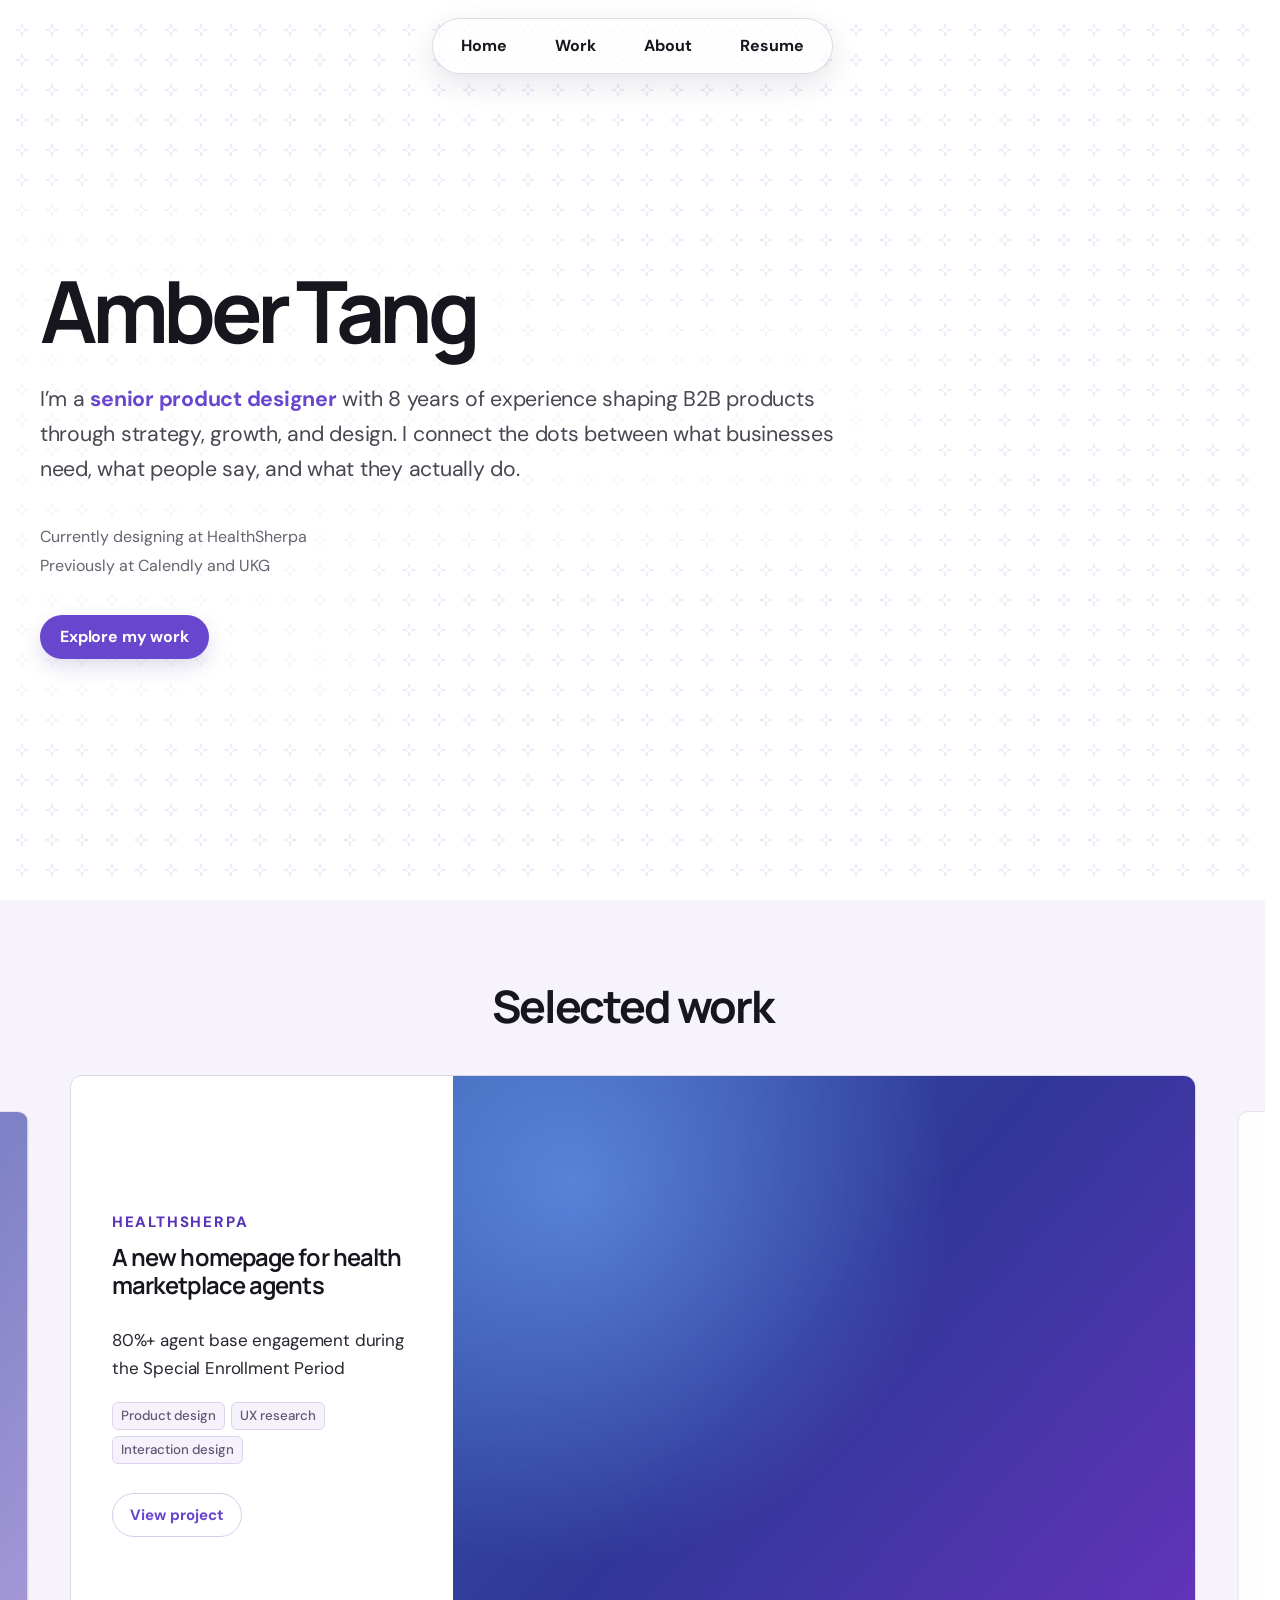
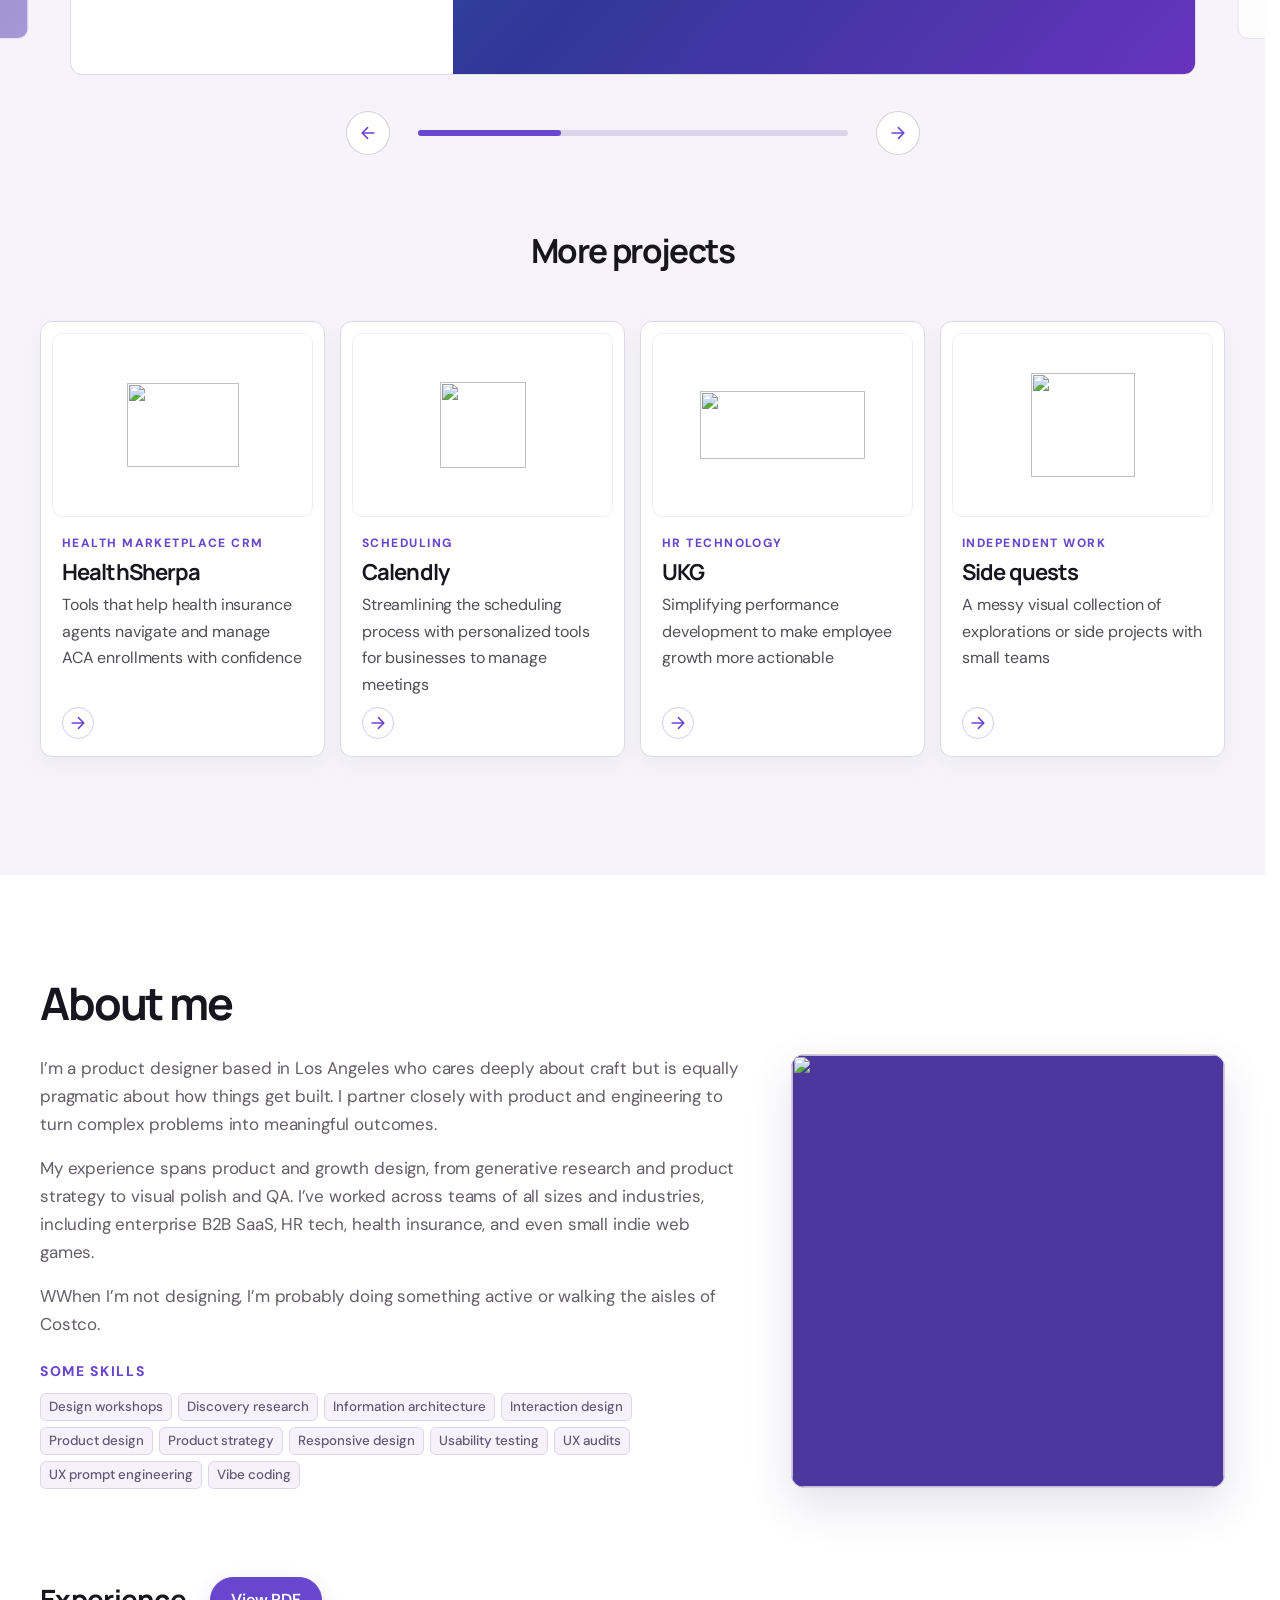
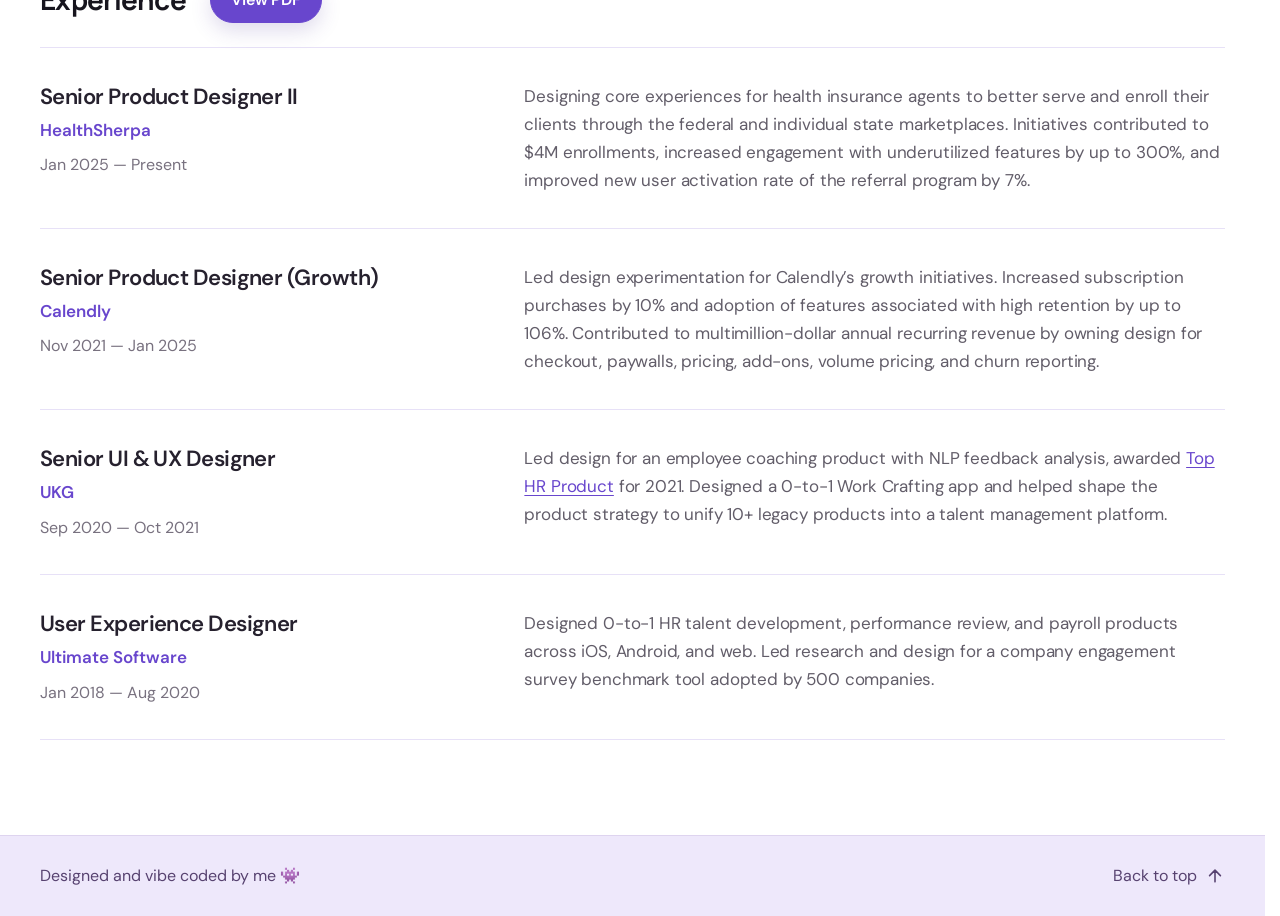
==== portfolio/index.html @ 9e01ca2f "Testing chat exp" ====
<!doctype html><html lang="en"><head><meta charset="UTF-8"><meta name="viewport" content="width=device-width, initial-scale=1"><meta name="theme-color" content="#f8f7fb"><link rel="icon" type="image/svg+xml" href="assets/favicon-sparkle.svg?v=2"><title>Amber Tang — Product Designer</title><meta name="description" content="Amber Tang is a senior product designer creating thoughtful experiences for complex B2B products."><link rel="preconnect" href="https://fonts.googleapis.com"><link rel="preconnect" href="https://fonts.gstatic.com" crossorigin><link href="https://fonts.googleapis.com/css2?family=DM+Sans:wght@400;500;600;700&family=Manrope:wght@400;500;600;700;800&display=swap" rel="stylesheet"><link rel="stylesheet" href="style.css?v=resume-close-centered-20261018"><script src="analytics.js?v=resume-close-centered-20261018" defer></script></head><body><div id="app"></div><script src="app.js?v=resume-close-centered-20261018" defer></script></body></html>
---- portfolio/style.css ----
:root{--ink:#17151e;--muted:#67636f;--purple:#6846cd;--lavender:#eae2ff;--line:#e6e3eb;--paper:#fbfafc}*{box-sizing:border-box}html{scroll-behavior:smooth}body{margin:0;background:var(--paper);color:var(--ink);font:16px/1.55 'DM Sans',sans-serif}button,input{font:inherit}button,a{-webkit-tap-highlight-color:transparent}a{color:inherit;text-decoration:none}button{cursor:pointer}.wrap{width:min(1240px,calc(100% - 80px));margin-inline:auto}.site-header{position:sticky;top:0;z-index:30;background:rgba(251,250,252,.77);backdrop-filter:blur(18px);-webkit-backdrop-filter:blur(18px);border-bottom:1px solid rgba(230,227,235,.65)}.nav{display:flex;align-items:center;justify-content:space-between;height:76px}.brand{font:800 24px 'Manrope',sans-serif;letter-spacing:-.08em}.brand-dot,.purple-period{color:var(--purple)}.nav-links{display:flex;align-items:center;gap:38px;font-size:16px;font-weight:600}.nav-links a:hover,.text-link:hover{color:var(--purple)}.nav-links a:last-child{border:1px solid #d8d1e4;border-radius:50px;padding:9px 16px}.hero{padding-top:114px;padding-bottom:95px;position:relative}.hero-kicker,.eyebrow,.overline{font-size:16px;letter-spacing:.16em;font-weight:800}.hero-kicker{color:var(--purple);display:flex;align-items:center;gap:9px}.sparkle{font-size:23px;line-height:1}.hero h1,.detail-intro h1,.case-head h1{font:800 clamp(58px,7.5vw,116px)/1.04 'Manrope',sans-serif;letter-spacing:-.075em;margin:25px 0 30px}.hero h1 em,.about h2 em{color:var(--purple);font-style:normal}.hero-intro{max-width:710px;color:#514d58;font-size:20px;line-height:1.6;margin:0}.hero-actions{display:flex;align-items:center;gap:28px;margin-top:32px}.button{display:inline-flex;align-items:center;gap:30px;border-radius:100px;padding:15px 21px;font-weight:700;font-size:16px}.button.primary{background:var(--ink);color:white}.button:hover{background:var(--purple)}.availability{font-size:16px;color:var(--muted)}.ask-teaser{display:flex;align-items:center;text-align:left;gap:18px;border:1px solid #d6cce8;background:linear-gradient(110deg,#fff 25%,#f2edff);border-radius:16px;padding:18px 20px;width:min(570px,100%);margin-top:80px;box-shadow:0 20px 55px rgba(68,40,114,.06);transition:transform .2s,box-shadow .2s}.ask-teaser:hover{transform:translateY(-3px);box-shadow:0 22px 45px rgba(68,40,114,.13)}.ask-teaser strong,.ask-teaser small{display:block}.ask-teaser strong{font-size:16px}.ask-teaser small{color:var(--muted);font-size:16px;margin-top:2px}.ask-icon{background:var(--purple);color:white;border-radius:10px;width:44px;height:44px;display:grid;place-items:center;font-size:23px;flex:none}.ask-arrow{margin-left:auto;font-size:22px;color:var(--purple)}.section{padding:95px 0}.section-head{display:flex;justify-content:space-between;align-items:end;gap:40px;margin-bottom:34px}.section-head h2,.about h2,.footer h2,.case-body h2{font:800 clamp(35px,4.5vw,59px)/1.14 'Manrope',sans-serif;letter-spacing:-.055em;margin:14px 0 0}.section-head p{max-width:330px;color:var(--muted);margin:0 0 7px}.selected{background:#f1eff5;overflow:hidden}.carousel{display:flex;gap:24px;overflow-x:auto;scroll-snap-type:x mandatory;scrollbar-width:none;padding:0 max(40px,calc((100vw - 1240px)/2)) 10px}.carousel::-webkit-scrollbar{display:none}.project-card{position:relative;overflow:hidden;min-height:500px;border-radius:13px;background:#5b4a7a var(--card-image) center/cover no-repeat;color:#fff;isolation:isolate}.carousel .project-card{flex:0 0 min(850px,75vw);height:530px;scroll-snap-align:center}.image-scrim{position:absolute;inset:0;background:linear-gradient(180deg,rgba(14,10,30,.22) 0%,rgba(16,11,36,.05) 38%,rgba(12,9,25,.87) 100%);z-index:-1}.project-top{display:flex;justify-content:space-between;align-items:center;padding:29px 32px}.pill{background:rgba(255,255,255,.18);backdrop-filter:blur(12px);border:1px solid rgba(255,255,255,.45);border-radius:99px;padding:7px 14px;font-size:16px;font-weight:700}.card-index{font-size:16px;letter-spacing:.14em}.project-bottom{position:absolute;bottom:0;left:0;right:0;display:flex;align-items:end;justify-content:space-between;gap:24px;padding:36px}.overline{color:#d8caff}.project-bottom h3{font:700 clamp(28px,3vw,43px)/1.13 'Manrope',sans-serif;letter-spacing:-.05em;max-width:510px;margin:8px 0 24px}.project-meta{display:flex;gap:48px}.project-meta div{display:flex;flex-direction:column;gap:3px;font-size:16px}.project-meta small,.case-facts small{font-size:16px;letter-spacing:.14em;font-weight:800;color:#c5b9db}.round-arrow{display:grid;place-items:center;flex:none;width:54px;height:54px;border-radius:50%;background:var(--purple);font-size:24px}.round-arrow:hover{background:white;color:var(--purple)}.carousel-controls{display:flex;align-items:center;justify-content:space-between;gap:30px;margin-top:18px}.carousel-track{position:relative;width:230px;height:4px;background:#d4cce0;border-radius:99px;cursor:pointer}.carousel-thumb{position:absolute;top:0;height:4px;left:0;background:var(--purple);border-radius:99px}.arrows{display:flex;gap:8px}.arrows button{width:42px;height:42px;border:1px solid #c8c1d2;background:transparent;border-radius:50%;font-size:20px}.arrows button:hover{background:var(--ink);color:white}.bordered{border-top:1px solid var(--line);padding-top:20px}.company-grid{display:grid;grid-template-columns:repeat(4,1fr);gap:15px}.company-card{min-height:330px;border-radius:11px;padding:23px;display:flex;flex-direction:column;justify-content:space-between;background:#e8e3ef;transition:transform .25s,background .25s}.company-card:hover{transform:translateY(-6px);background:#dfd5f3}.company-1{background:#ece9f2}.company-2{background:#e7e4ed}.company-3{background:#eeeaf4}.company-card-top{display:flex;justify-content:space-between;color:var(--purple);font-size:16px;letter-spacing:.1em;font-weight:800}.company-card-top span:last-child{font-size:24px;line-height:1}.company-sector{font-size:16px;color:var(--purple);font-weight:800;text-transform:uppercase;letter-spacing:.11em}.company-card h3{font:800 25px/1.2 'Manrope',sans-serif;letter-spacing:-.05em;margin:12px 0}.company-card p{font-size:16px;color:#5c5567;line-height:1.45;margin:0}.about{background:white}.about-grid{display:grid;grid-template-columns:1fr 1fr;gap:9%;align-items:center}.about-art{background:radial-gradient(circle at 75% 24%,#a889f5,transparent 35%),linear-gradient(145deg,#281a4d,#7051b2 70%,#af8bef);aspect-ratio:1/1;border-radius:13px;color:white;padding:38px;display:flex;flex-direction:column;justify-content:space-between;overflow:hidden}.about-art>span:first-child{font:800 clamp(24px,3vw,47px)/1.12 'Manrope',sans-serif;letter-spacing:-.055em}.art-mark{font-size:clamp(160px,27vw,400px);line-height:.7;align-self:end;opacity:.65;transform:rotate(-18deg) translate(12%,5%)}.about-copy p{color:#595563;font-size:17px;line-height:1.75;margin:27px 0}.skill-list{display:flex;flex-wrap:wrap;gap:9px;margin:28px 0 34px}.skill-list span{padding:9px 14px;border:1px solid #dcd6e8;border-radius:99px;font-size:16px}.text-link{display:inline-flex;gap:28px;align-items:center;border-bottom:1px solid var(--purple);padding-bottom:7px;color:var(--purple);font-weight:800}.footer{padding-top:105px}.footer h2{margin:15px 0 30px}.footer-bottom{margin-top:105px;border-top:1px solid var(--line);display:flex;justify-content:space-between;gap:20px;padding:25px 0;color:var(--muted);font-size:16px}.detail-intro,.case-head{padding-top:75px;padding-bottom:70px}.back-link{display:block;font-size:16px;font-weight:700;color:var(--purple);margin-bottom:72px}.detail-intro h1,.case-head h1{margin:16px 0}.detail-intro p,.case-head>p{font-size:20px;color:#5e5965;max-width:730px}.company-projects{display:grid;gap:28px}.company-projects .project-card{height:580px}.company-projects .project-bottom h3{font-size:46px}.next-work{border-top:1px solid var(--line);margin-top:100px;padding:25px 0 65px;display:flex;justify-content:space-between;gap:25px}.next-work span{font-size:16px;letter-spacing:.14em;color:var(--muted);font-weight:800}.next-work a{font:700 clamp(22px,3vw,36px) 'Manrope',sans-serif;letter-spacing:-.04em}.next-work a:hover{color:var(--purple)}.case-head{padding-bottom:45px}.case-head h1{max-width:1050px}.case-facts{border-top:1px solid var(--line);margin-top:55px;padding-top:22px;display:grid;grid-template-columns:repeat(4,1fr);gap:20px}.case-facts div{display:flex;flex-direction:column;gap:8px}.case-facts small{color:var(--purple)}.case-facts span{font-weight:700}.case-image img{width:100%;height:auto;max-height:720px;object-fit:cover;border-radius:14px;display:block}.case-body{padding-top:100px;padding-bottom:65px;display:grid;grid-template-columns:1fr 1fr;gap:9%}.case-body p{font-size:18px;line-height:1.75;color:#625d69;margin:0 0 22px}.case-body .text-link{margin-top:20px}.chat-overlay{position:fixed;inset:0;z-index:60;background:rgba(25,20,40,.44);opacity:0;pointer-events:none;transition:opacity .25s;display:grid;place-items:center;padding:30px}.chat-overlay.open{opacity:1;pointer-events:auto}.chat-panel{height:min(830px,92vh);width:min(1100px,100%);border-radius:18px;background:#fdfcff;box-shadow:0 35px 100px rgba(24,13,49,.2);display:flex;flex-direction:column;overflow:hidden;transform:translateY(20px) scale(.98);transition:transform .3s}.open .chat-panel{transform:none}.chat-bar{border-bottom:1px solid var(--line);padding:17px 25px;display:flex;align-items:center;justify-content:space-between}.chat-brand{color:var(--purple);font-size:22px;display:flex;align-items:center;gap:10px}.chat-brand strong{font-size:17px;color:var(--ink)}.chat-brand small{font-size:16px;color:var(--muted);border-left:1px solid var(--line);padding-left:12px}.chat-close{background:transparent;border:0;color:#463e50;font-size:30px;line-height:1;width:38px;height:38px}.chat-conversation{overflow-y:auto;padding:45px clamp(24px,10%,110px);flex:1;display:flex;flex-direction:column;gap:18px}.chat-message{max-width:650px;line-height:1.6}.chat-message.assistant{display:flex;gap:14px;align-self:flex-start}.chat-message p{background:#f1edf8;border-radius:5px 17px 17px 17px;padding:18px 21px;margin:0}.chat-avatar{flex:none;display:grid;place-items:center;background:var(--purple);color:white;width:34px;height:34px;border-radius:10px}.chat-message.user{align-self:flex-end;background:var(--purple);color:white;border-radius:17px 17px 5px 17px;padding:13px 18px}.chat-bottom{padding:18px clamp(24px,10%,110px) 25px;border-top:1px solid var(--line)}.prompts{display:flex;gap:8px;flex-wrap:wrap;margin-bottom:15px}.prompts button{border:1px solid #dcd2ed;background:white;border-radius:99px;padding:7px 13px;font-size:16px;color:var(--purple)}.prompts button:hover{background:var(--lavender)}#chat-form{border:1px solid #c9bfd8;border-radius:11px;display:flex;align-items:center;padding:7px 7px 7px 17px}#chat-form input{border:0;background:transparent;outline:0;flex:1;min-width:0}#chat-form button{border:0;background:var(--purple);color:white;border-radius:8px;width:36px;height:36px}#chat-form:focus-within{outline:2px solid #ad93e5}.chat-bottom>small{display:block;color:#8a8492;font-size:16px;margin-top:8px}a:focus-visible,button:focus-visible{outline:3px solid #9474e7;outline-offset:3px}@media(max-width:800px){.wrap{width:min(100% - 40px,1240px)}.nav{height:66px}.nav-links{gap:15px;font-size:16px}.nav-links a:last-child{padding:7px 10px}.hero{padding-top:78px;padding-bottom:65px}.hero h1{font-size:clamp(49px,10vw,82px)}.hero-intro{font-size:17px}.ask-teaser{margin-top:55px}.section{padding:70px 0}.section-head{align-items:start;flex-direction:column;gap:16px}.carousel{padding-inline:20px;gap:14px}.carousel .project-card{flex-basis:min(660px,87vw);height:500px}.company-grid{grid-template-columns:repeat(2,1fr)}.company-card{min-height:265px}.about-grid{gap:35px}.about-art{aspect-ratio:4/5}.company-projects .project-card{height:500px}.case-facts{grid-template-columns:repeat(2,1fr)}}@media(max-width:560px){.nav-links a:first-child{display:none}.nav-links{gap:13px}.hero h1{font-size:50px}.hero-actions{align-items:flex-start;flex-direction:column;gap:15px}.section-head h2,.about h2,.footer h2{font-size:37px}.carousel .project-card{height:480px}.project-top{padding:20px}.project-bottom{padding:24px;align-items:end}.project-bottom h3{font-size:30px}.project-meta{flex-direction:column;gap:10px}.project-meta div{font-size:16px}.round-arrow{width:44px;height:44px}.company-grid{gap:10px}.company-card{padding:17px;min-height:245px}.company-card h3{font-size:20px}.about-grid,.case-body{grid-template-columns:1fr}.about-art{aspect-ratio:4/3}.about-copy{padding-top:20px}.footer-bottom{flex-wrap:wrap}.detail-intro,.case-head{padding-top:45px}.back-link{margin-bottom:60px}.detail-intro h1,.case-head h1{font-size:48px;overflow-wrap:anywhere}.detail-intro p,.case-head>p{font-size:17px}.company-projects .project-card{height:490px}.company-projects .project-bottom h3{font-size:32px}.case-facts{gap:20px}.case-image{width:100%}.case-image img{border-radius:0}.case-body{padding-top:60px}.chat-overlay{padding:0}.chat-panel{width:100%;height:100dvh;border-radius:0}.chat-conversation{padding:25px 18px}.chat-bottom{padding:15px 18px 24px}}@media(prefers-reduced-motion:reduce){html{scroll-behavior:auto}*,*:before,*:after{transition:none!important;scroll-behavior:auto!important}}
/* Portfolio refinements */
:root{--purple:#7253b5;--lavender:#eee8fa;--paper:#fdfcfe}
body{background:var(--paper)}
#app{position:relative;z-index:1}
.mouse-glow{position:fixed;left:-280px;top:-280px;width:560px;height:560px;border-radius:50%;background:radial-gradient(circle,rgba(163,136,226,.15),rgba(163,136,226,.055) 37%,transparent 70%);pointer-events:none;z-index:0;transform:translate(-1000px,-1000px);transition:transform .12s ease-out}
.site-header{height:0;background:transparent;border:0;backdrop-filter:none;-webkit-backdrop-filter:none;display:flex;justify-content:center;pointer-events:none}
.nav{pointer-events:auto;position:relative;top:18px;width:auto;height:56px;padding:5px;display:flex;justify-content:center;gap:2px;border-radius:999px;background:rgba(255,255,255,.58);border:1px solid rgba(255,255,255,.9);box-shadow:0 9px 30px rgba(48,32,79,.1),inset 0 1px 0 rgba(255,255,255,.95);backdrop-filter:blur(24px) saturate(170%);-webkit-backdrop-filter:blur(24px) saturate(170%)}
.nav a{padding:11px 23px;border-radius:999px;font-size:16px;font-weight:700;transition:background .2s,color .2s}
.nav a:hover{background:rgba(114,83,181,.12);color:var(--purple)}
.hero{padding-top:194px}.hero h1{margin-top:0;font-size:clamp(74px,10vw,145px)}
.section-head{margin-bottom:36px}.section-head>div{width:100%}.section-head h2{margin-top:0}
.selected{background:#f4f1f8}.carousel{gap:24px;scroll-snap-type:x proximity;padding-inline:max(40px,calc((100vw - 1320px)/2))}
.carousel .project-card{flex-basis:min(1020px,84vw);height:610px;scroll-snap-align:center}
.project-card{display:block;cursor:pointer;transition:transform .25s,box-shadow .25s}
.project-card:hover{transform:translateY(-4px);box-shadow:0 18px 45px rgba(37,23,67,.2)}
.project-card .image-scrim{background:linear-gradient(180deg,rgba(25,16,48,.1) 0%,rgba(24,16,47,.06) 29%,rgba(19,13,34,.69) 66%,rgba(13,9,26,.96) 100%)}
.project-top,.project-bottom{display:flex}.project-bottom{padding:44px}.project-copy{display:block}
.project-title{display:block;font:700 clamp(32px,3.5vw,50px)/1.13 'Manrope',sans-serif;letter-spacing:-.05em;max-width:620px;margin:9px 0 27px}
.project-meta{display:flex;gap:45px}.project-meta>span{display:flex;flex-direction:column;gap:4px;font-size:16px}.project-meta small{display:block;color:#e8dafa}
.project-card:hover .round-arrow{background:white;color:var(--purple);transform:translate(2px,-2px)}.round-arrow{transition:transform .2s,background .2s}
.carousel-controls{justify-content:center;gap:22px;margin-top:24px}.carousel-controls>button{width:42px;height:42px;border:1px solid #c8bdd7;border-radius:50%;background:#fff;font-size:20px;flex:none}.carousel-controls>button:hover{background:var(--purple);border-color:var(--purple);color:#fff}.carousel-track{width:min(340px,36vw);height:5px;background:#dcd4e9}.carousel-thumb{height:5px}
.company-card-top span:last-child{font-size:23px;line-height:1}.company-card:hover .company-card-top span:last-child{transform:translateX(-4px)}.company-card-top span:last-child{transition:transform .2s}
.footer{border-top:1px solid var(--line);padding-top:25px;padding-bottom:30px;display:flex;justify-content:space-between;gap:20px;color:var(--muted);font-size:16px}
@media(max-width:800px){.hero{padding-top:160px}.carousel{padding-inline:20px}.carousel .project-card{flex-basis:88vw;height:560px}.project-bottom{padding:30px}}
@media(max-width:560px){.nav{top:11px;height:50px}.nav a{padding:9px 19px;font-size:16px}.hero{padding-top:145px}.hero h1{font-size:clamp(58px,14vw,78px)}.carousel .project-card{height:520px}.project-bottom{padding:24px}.project-title{font-size:32px}.project-meta{gap:12px;flex-direction:column}.project-meta>span{font-size:16px}.carousel-controls{gap:15px}.carousel-track{width:min(220px,50vw)}.company-projects .project-title{font-size:32px}}
@media(hover:none),(prefers-reduced-motion:reduce){.mouse-glow{display:none}}
/* Third-pass typography and interaction */
:root{--purple:#504b82;--lavender:#e9e7f2;--paper:#fff;--line:#d3cde3}
body{font-size:21.333px;line-height:1.55;background:#fff}
.hero{text-align:center;padding-top:175px;padding-bottom:100px}
.hero h1{font-size:clamp(68px,8vw,112px);margin-bottom:28px}
.hero-intro{font-size:21.333px;max-width:820px;margin:0 auto;line-height:1.58}
.hero-intro strong{color:var(--purple);font-weight:800}
.hero-actions{justify-content:center}.ask-teaser{margin-left:auto;margin-right:auto}
.selected,.about{background:#fff;border-top:1px solid var(--line)}
.companies{border-top:1px solid var(--line)}.bordered{border-top:0;padding-top:0}
.company-card,.company-1,.company-2,.company-3{background:#f8f8fa;border:1px solid #e8e5ee}
.company-card:hover{background:#f2f1f6;border-color:#c9c3db}
.about-art{background:#f6f6f8;color:#292738;border:1px solid #e8e5ee}
.art-mark{color:var(--purple);opacity:.32}
.section-head p,.about-copy p,.detail-intro p,.case-head>p,.case-body p,.company-card p{font-size:21.333px}
.company-card{min-height:380px}.company-card p{line-height:1.4;color:#504d57}
.case-facts,.next-work,.footer{border-top-color:var(--line)}
.mouse-glow{z-index:45;background:radial-gradient(circle,rgba(91,80,143,.09),rgba(91,80,143,.035) 35%,transparent 70%);width:500px;height:500px;left:-250px;top:-250px;transition:transform .08s linear}
.cursor-trail{position:fixed;inset:0;width:100vw;height:100vh;pointer-events:none;z-index:80}
.carousel{gap:34px;scroll-snap-type:none;cursor:grab;user-select:none;overscroll-behavior-inline:contain}
.carousel.dragging{cursor:grabbing;scroll-behavior:auto}
.carousel .project-card{flex-basis:min(980px,78vw);height:610px;scroll-snap-align:none}
.carousel-controls{gap:28px;margin-top:30px}
.carousel-controls>button{width:54px;height:54px;font-size:24px;border-color:#c6bfd6}
.carousel-track{width:min(430px,44vw);height:6px}.carousel-thumb{height:6px}
.project-card .image-scrim{background:linear-gradient(180deg,rgba(23,20,40,.04) 0%,rgba(23,20,40,.12) 28%,rgba(18,16,31,.73) 63%,rgba(11,10,20,.97) 100%)}
.project-bottom{padding:46px}
@media(max-width:800px){.hero{padding-top:160px}.hero h1{font-size:clamp(58px,10vw,82px)}.hero-intro{font-size:21.333px}.carousel .project-card{flex-basis:84vw;height:550px}.company-card{min-height:340px}.company-card p{font-size:18px}}
@media(max-width:560px){.hero{padding-top:145px;padding-bottom:75px}.hero h1{font-size:clamp(54px,13vw,70px)}.hero-intro{font-size:19px}.carousel{gap:18px}.carousel .project-card{flex-basis:88vw;height:500px}.carousel-controls{gap:15px}.carousel-controls>button{width:45px;height:45px}.carousel-track{width:min(210px,46vw)}.project-bottom{padding:22px}.company-card{min-height:270px}.company-card p{font-size:16px}.about-copy p,.detail-intro p,.case-head>p,.case-body p{font-size:19px}}
@media(hover:none),(prefers-reduced-motion:reduce){.cursor-trail{display:none}}
@media(max-width:560px){.hero-intro,.about-copy p,.detail-intro p,.case-head>p,.case-body p,.company-card p{font-size:21.333px}.company-grid{grid-template-columns:1fr}.company-card{min-height:260px}.company-card h3{font-size:25px}}
/* Glass surfaces and aligned section rhythm */
:root{--purple:#6846cd;--lavender:#ece5fb;--line:#ccbee7}
.hero{text-align:right}.hero h1{font-size:clamp(62px,7.2vw,100px);margin-bottom:24px}.hero h1 em{color:inherit}
.hero-intro{margin-left:auto;margin-right:0}.hero-actions{justify-content:flex-end}.ask-teaser{margin-left:auto;margin-right:0}
.section-head h2,.about h2,.case-body h2{font-size:clamp(33px,4vw,52px)}
.detail-intro h1,.case-head h1{font-size:clamp(52px,6vw,88px)}
.section{border-top:0}.selected,.about,.companies{border-top:0}
.selected.section::before,.companies.section::before,.about.section::before{content:"";display:block;width:min(1240px,calc(100% - 80px));height:1px;background:var(--line);margin:0 auto 22px}
.companies.wrap.section::before{width:100%}.section-head{margin-bottom:35px}.about-grid{align-items:start}.about-copy{padding-top:0}
.button.primary{background:rgba(104,70,205,.92);color:#fff;border:1px solid rgba(255,255,255,.55);box-shadow:inset 0 1px 0 rgba(255,255,255,.5),0 9px 24px rgba(71,45,139,.19);backdrop-filter:blur(16px) saturate(150%);-webkit-backdrop-filter:blur(16px) saturate(150%);font-size:18px;padding:16px 24px}
.button.primary:hover{background:#5637b1;box-shadow:0 12px 28px rgba(71,45,139,.25)}
.nav,.ask-teaser,.company-card,.about-art,.chat-panel,.prompts button,#chat-form,.carousel-controls>button,.round-arrow{backdrop-filter:blur(20px) saturate(165%);-webkit-backdrop-filter:blur(20px) saturate(165%)}
.nav{background:rgba(255,255,255,.62);border-color:rgba(255,255,255,.92);box-shadow:inset 0 1px 0 #fff,0 12px 35px rgba(47,35,80,.12)}
.ask-teaser{background:linear-gradient(120deg,rgba(255,255,255,.78),rgba(248,246,253,.65));border:1px solid rgba(202,189,229,.75);box-shadow:inset 0 1px 0 #fff,0 14px 38px rgba(61,46,95,.09)}
.company-card,.company-1,.company-2,.company-3{background:rgba(247,247,250,.66);border:1px solid rgba(217,210,230,.82);box-shadow:inset 0 1px 0 rgba(255,255,255,.95),0 8px 28px rgba(52,41,74,.05)}
.company-card:hover{background:rgba(240,237,248,.77);border-color:rgba(164,145,202,.75);box-shadow:inset 0 1px 0 #fff,0 15px 35px rgba(52,41,74,.11)}
.project-card{border:1px solid rgba(255,255,255,.55);box-shadow:inset 0 1px 0 rgba(255,255,255,.48),0 15px 35px rgba(31,20,50,.1)}
.pill{background:rgba(255,255,255,.23);border-color:rgba(255,255,255,.62);box-shadow:inset 0 1px 0 rgba(255,255,255,.45)}
.round-arrow{background:rgba(104,70,205,.88);border:1px solid rgba(255,255,255,.4);box-shadow:inset 0 1px 0 rgba(255,255,255,.35),0 6px 18px rgba(34,20,75,.18)}
.carousel-controls>button{display:grid;place-items:center;background:rgba(255,255,255,.73);border-color:rgba(198,181,222,.9);color:var(--purple);box-shadow:inset 0 1px 0 #fff,0 5px 15px rgba(54,40,90,.08)}
.about-art{background:rgba(247,247,250,.72);border-color:rgba(217,210,230,.82);box-shadow:inset 0 1px 0 #fff,0 12px 36px rgba(52,41,74,.06)}
.chat-panel{background:rgba(253,252,255,.9);border:1px solid rgba(255,255,255,.8);box-shadow:inset 0 1px 0 #fff,0 35px 100px rgba(24,13,49,.18)}
.chat-message.assistant p{background:rgba(239,234,249,.78);border:1px solid rgba(218,207,239,.65);backdrop-filter:blur(14px)}
.prompts button{font-size:16px;background:rgba(255,255,255,.67);border-color:rgba(194,178,223,.8);box-shadow:inset 0 1px 0 #fff}
#chat-form{background:rgba(255,255,255,.72);box-shadow:inset 0 1px 0 #fff}
#chat-form button{background:var(--purple);font-size:19px}
.ui-icon{width:20px;height:20px;display:inline-block;vertical-align:-.18em;flex:none}
.round-arrow .ui-icon{width:25px;height:25px}.company-card-top .ui-icon{width:23px;height:23px}.carousel-controls .ui-icon{width:23px;height:23px}
.ask-icon .ui-icon,.chat-brand .ui-icon{width:24px;height:24px}.ask-arrow .ui-icon{width:22px;height:22px}.chat-avatar .ui-icon{width:21px;height:21px}
.art-mark .ui-icon{width:clamp(140px,25vw,330px);height:clamp(140px,25vw,330px);stroke-width:.7}
.text-link .ui-icon,.next-work .ui-icon{width:21px;height:21px}.text-link{font-size:18px}
@media(max-width:800px){.selected.section::before,.about.section::before{width:calc(100% - 40px)}}
@media(max-width:560px){.hero h1{font-size:clamp(52px,12vw,68px)}.section-head h2,.about h2,.case-body h2{font-size:35px}.detail-intro h1,.case-head h1{font-size:clamp(44px,11vw,60px)}.about-grid{gap:30px}.art-mark .ui-icon{width:190px;height:190px}}
/* Left-aligned portfolio copy */
.hero{text-align:left}
.hero-intro{margin-left:0;margin-right:auto}
.hero-actions{justify-content:flex-start}
.ask-teaser{margin-left:0;margin-right:auto}
/* Smaller titles, quiet controls, centered featured card */
.hero h1{font-size:clamp(54px,6.7vw,90px)}
.section-head h2,.about h2,.case-body h2{font-size:clamp(31px,3.5vw,45px)}
.detail-intro h1,.case-head h1{font-size:clamp(44px,5.2vw,75px)}
.project-title{font-size:clamp(28px,2.7vw,38px);max-width:590px}
.company-projects .project-title{font-size:clamp(30px,3vw,40px)}
.company-card h3{font-size:22px}.about-art>span:first-child{font-size:clamp(22px,2.5vw,36px)}
.button.primary{border:0;background:var(--purple);box-shadow:0 8px 20px rgba(73,45,150,.17);padding:15px 24px}
.button.primary:hover{background:#5d3bb9;box-shadow:0 10px 23px rgba(73,45,150,.23)}
.ask-teaser{border:0;background:rgba(247,245,251,.82);box-shadow:0 11px 28px rgba(61,46,95,.08)}
.ask-teaser:hover{box-shadow:0 14px 31px rgba(61,46,95,.13)}
.carousel-controls>button{border:0;background:rgba(241,238,248,.85);box-shadow:0 5px 15px rgba(54,40,90,.08)}
.round-arrow{border:0;background:var(--purple);box-shadow:0 6px 17px rgba(34,20,75,.2)}
.prompts button{border:0;background:rgba(240,235,249,.8);box-shadow:none}
#chat-form button{border:0}.chat-close{border:0}
.carousel{position:relative;padding-top:48px;padding-bottom:48px;scroll-snap-type:none}
.carousel .project-card{transform:scale(.83);transform-origin:center;opacity:.7;filter:saturate(.8);transition:transform .42s cubic-bezier(.2,.7,.2,1),opacity .42s,filter .42s,box-shadow .25s,border-color .25s;box-shadow:0 12px 30px rgba(31,20,50,.08)}
.carousel .project-card.is-active{transform:scale(1);opacity:1;filter:none;box-shadow:0 20px 46px rgba(31,20,50,.17)}
.project-card:hover,.carousel .project-card:hover,.carousel .project-card.is-active:hover{transform:scale(1);border-color:rgba(211,191,244,.9);box-shadow:0 22px 48px rgba(36,23,68,.19)}
.carousel .project-card:not(.is-active):hover{transform:scale(.83);filter:saturate(.92) brightness(1.04);box-shadow:0 16px 35px rgba(31,20,50,.16)}
.project-card:hover .round-arrow{transform:none;background:#fff;color:var(--purple)}
.company-card:hover{transform:none;box-shadow:0 13px 30px rgba(52,41,74,.12)}
.company-card:hover .company-card-top span:last-child{transform:none}
@media(max-width:560px){.hero h1{font-size:clamp(47px,11vw,62px)}.section-head h2,.about h2,.case-body h2{font-size:31px}.detail-intro h1,.case-head h1{font-size:clamp(41px,10vw,55px)}.project-title,.company-projects .project-title{font-size:28px}.company-card h3{font-size:22px}.carousel{padding-top:32px;padding-bottom:32px}.carousel .project-card{transform:scale(.9)}.carousel .project-card:not(.is-active):hover{transform:scale(.9)}}
/* Soft white controls and a continuous work section */
.button.primary{background:rgba(255,255,255,.88);color:var(--purple);border:1px solid rgba(213,203,232,.86);box-shadow:0 7px 18px rgba(56,42,93,.09)}
.button.primary:hover{background:var(--purple);color:#fff;border-color:var(--purple);box-shadow:0 10px 24px rgba(73,45,150,.2)}
.carousel-controls>button{background:rgba(255,255,255,.9);color:var(--purple);border:1px solid rgba(216,208,231,.9);box-shadow:0 5px 13px rgba(54,40,90,.07)}
.carousel-controls>button:hover{background:var(--purple);color:#fff;border-color:var(--purple)}
.round-arrow{background:rgba(255,255,255,.92);color:var(--purple);border:1px solid rgba(255,255,255,.75);box-shadow:0 5px 14px rgba(34,20,75,.13)}
.project-card:hover .round-arrow{background:var(--purple);color:#fff;border-color:var(--purple)}
.ask-teaser{background:rgba(255,255,255,.84);border:1px solid rgba(220,213,233,.9);box-shadow:0 9px 24px rgba(61,46,95,.07)}
.ask-teaser:hover{background:rgba(246,243,252,.96);border-color:rgba(181,162,215,.9)}
.company-card,.company-1,.company-2,.company-3{background:rgba(255,255,255,.84);border:1px solid rgba(225,220,234,.95);box-shadow:0 8px 23px rgba(52,41,74,.045)}
.company-card:hover{background:rgba(248,245,253,.92);border-color:rgba(187,172,215,.9)}
.about-art,.chat-panel{border:1px solid rgba(225,220,234,.8)}
.prompts button{background:rgba(255,255,255,.91);color:var(--purple);border:1px solid rgba(220,213,233,.85)}
.prompts button:hover{background:var(--purple);color:#fff;border-color:var(--purple)}
#chat-form button{background:#fff;color:var(--purple);border:1px solid rgba(220,213,233,.85)}
#chat-form button:hover{background:var(--purple);color:#fff;border-color:var(--purple)}
.image-scrim::after{content:"";position:absolute;inset:0;background:#05030b;opacity:0;transition:opacity .28s ease}
.project-card:hover .image-scrim::after{opacity:.2}
.selected.section{padding-bottom:28px}.companies.section{padding-top:42px}.companies.section::before{display:none}
.companies .section-head{justify-content:center;text-align:center;margin-bottom:28px}
.companies .section-head h2{font-size:clamp(27px,3vw,36px)}
.companies .company-grid{margin-top:0}
.carousel{scroll-behavior:auto}.carousel.dragging{scroll-behavior:auto}
@media(max-width:560px){.selected.section{padding-bottom:20px}.companies.section{padding-top:34px}.companies .section-head h2{font-size:29px}}
/* Editorial type refinement */
.button.primary{background:var(--purple);color:#fff;border:0;box-shadow:0 8px 21px rgba(72,45,144,.17);font-weight:700;letter-spacing:-.01em}
.button.primary:hover{background:#5738b0;color:#fff;border:0;box-shadow:0 11px 25px rgba(72,45,144,.23)}
.hero h1,.detail-intro h1,.case-head h1{font-weight:700;letter-spacing:-.068em;line-height:1.08}
.hero h1 em{font-family:'Instrument Serif',Georgia,serif;font-weight:400;font-style:italic;letter-spacing:-.035em;color:var(--ink)}
.hero-intro{max-width:770px;line-height:1.65;letter-spacing:-.012em;color:#4a4651}
.hero-intro strong{font-weight:700}
.section-head h2,.about h2,.case-body h2{font-weight:700;letter-spacing:-.048em;line-height:1.18}
.about h2 em{font-family:'Instrument Serif',Georgia,serif;font-style:italic;font-weight:400;letter-spacing:-.025em;font-size:1.14em;line-height:1.04}
.project-title,.company-projects .project-title{font-weight:700;letter-spacing:-.038em;line-height:1.17}
.company-card h3{font-weight:700;letter-spacing:-.04em;line-height:1.24}
.company-card p,.about-copy p,.case-body p,.detail-intro p,.case-head>p{line-height:1.65;letter-spacing:-.009em}
.eyebrow,.overline{font-size:16px;letter-spacing:.12em;font-weight:700}
.project-meta small,.case-facts small{font-size:16px;letter-spacing:.1em}
.project-meta>span,.case-facts span{letter-spacing:-.01em}
.next-work a{letter-spacing:-.038em;font-weight:700}
.chat-message p{line-height:1.6;letter-spacing:-.005em}
@media(max-width:560px){.hero h1{line-height:1.12}.hero-intro{line-height:1.58}.about h2 em{font-size:1.1em}}
/* Consistent sans-serif typography and compact work continuation */
.hero h1 em{font-family:'Manrope',sans-serif;font-weight:700;font-style:normal;letter-spacing:-.068em;color:var(--ink)}
.about h2 em{font-family:'Manrope',sans-serif;font-weight:700;font-style:normal;letter-spacing:-.048em;font-size:1em;line-height:1.18;color:var(--purple)}
.button.primary{display:inline-flex;align-items:center;justify-content:center;min-height:44px;padding:10px 21px;font-size:16px;line-height:1.45;border-radius:999px}
.carousel-controls>button{width:44px;height:44px}.carousel-controls .ui-icon{width:20px;height:20px}
.round-arrow{width:44px;height:44px}.round-arrow .ui-icon{width:21px;height:21px}
.prompts button{min-height:40px;padding:9px 15px;font-size:16px}
#chat-form button{width:40px;height:40px}
.selected.section{padding-top:60px;padding-bottom:0}
.selected.section::before,.about.section::before{margin-bottom:42px}
.carousel{padding-top:23px;padding-bottom:12px}
.carousel-controls{margin-top:7px}
.companies.section{padding-top:20px;padding-bottom:85px}
.companies .section-head{margin-bottom:24px}
.companies .section-head h2{font-family:'DM Sans',sans-serif;font-size:16px;font-weight:700;letter-spacing:.12em;line-height:1.3;text-transform:uppercase;color:var(--purple)}
@media(max-width:560px){.selected.section{padding-top:45px;padding-bottom:0}.selected.section::before,.about.section::before{margin-bottom:36px}.carousel{padding-top:18px;padding-bottom:10px}.companies.section{padding-top:16px;padding-bottom:65px}.companies .section-head h2{font-size:16px}}
/* Full-page chapters and featured project controls */
html{scroll-snap-type:y mandatory;scroll-padding-top:0}
.hero,.work-chapter,.about,.footer{scroll-snap-align:start;scroll-snap-stop:normal}
.hero,.work-chapter,.about{min-height:100svh}
.work-chapter{background:#fff}
.footer{scroll-snap-align:end}
.carousel .project-card,.carousel .project-card.is-active,.carousel .project-card:hover,.carousel .project-card.is-active:hover,.carousel .project-card:not(.is-active):hover{box-shadow:none}
.carousel .project-card{border-color:rgba(224,215,236,.65)}
.carousel-controls{margin-top:38px}
.view-project{display:inline-flex;align-items:center;justify-content:center;flex:none;min-height:44px;padding:10px 18px;border-radius:999px;background:rgba(255,255,255,.92);color:var(--purple);font:700 16px/1.2 'DM Sans',sans-serif;white-space:nowrap;box-shadow:0 5px 16px rgba(15,10,29,.12);backdrop-filter:blur(18px);-webkit-backdrop-filter:blur(18px);transition:background .25s,color .25s}
.project-card:hover .view-project{background:var(--purple);color:#fff}
.companies.section{padding-top:76px}
.companies .section-head{margin-bottom:34px}
.companies .section-head h2{font:700 clamp(28px,3.4vw,38px)/1.2 'Manrope',sans-serif;letter-spacing:-.045em;text-transform:none;color:var(--purple)}
@media(max-width:800px){html{scroll-snap-type:y proximity}.companies.section{padding-top:62px}}
@media(max-width:560px){.carousel-controls{margin-top:26px}.companies.section{padding-top:55px}.companies .section-head h2{font-size:30px}.project-bottom{flex-wrap:wrap;gap:14px}.view-project{margin-left:auto}}
@media(prefers-reduced-motion:reduce){html{scroll-behavior:auto}}
/* Gentler chapter transitions and larger section label */
html{scroll-snap-type:y proximity}
.footer{scroll-snap-align:none}
.companies .section-head h2{font:700 clamp(23px,2.5vw,30px)/1.3 'DM Sans',sans-serif;letter-spacing:.1em;text-transform:uppercase;color:var(--purple)}
@media(max-width:560px){.companies .section-head h2{font-size:23px}}
/* Natural page scrolling */
html{scroll-snap-type:none}
.hero,.work-chapter,.about,.footer{scroll-snap-align:none;scroll-snap-stop:normal}

.carousel.rebasing .project-card{transition:none!important}

.nav{border:1px solid rgba(103,99,111,.24)}
.companies .section-head{justify-content:flex-start;text-align:left}
.companies .section-head{justify-content:center;text-align:center}
.ask-teaser,.ask-teaser:hover{transform:none}
.ask-teaser{transition:background .2s,border-color .2s,box-shadow .2s}
.nav{background:rgba(255,255,255,.42);border-color:rgba(103,99,111,.22);box-shadow:inset 0 1px 0 rgba(255,255,255,.95),inset 0 -1px 0 rgba(255,255,255,.42),0 10px 30px rgba(47,35,80,.12);backdrop-filter:blur(30px) saturate(190%);-webkit-backdrop-filter:blur(30px) saturate(190%)}
/* Keep section divider placement consistent across Work and About. */
.about.section{padding-top:60px}
@media(max-width:560px){.about.section{padding-top:45px}}
/* Quiet section surfaces in place of divider lines. */
.work-chapter{background:#f6f4fa}
.selected,.companies{background:transparent}
.about{background:#fff}
.selected.section::before,.about.section::before,.companies.section::before{display:none}
.selected.section,.about.section{padding-top:102px}
.footer{border-top:0}
@media(max-width:560px){.selected.section,.about.section{padding-top:81px}}
.hero{display:flex;flex-direction:column;justify-content:center;min-height:100svh;padding-top:112px;padding-bottom:88px}
@media(max-width:560px){.hero{min-height:100svh;padding-top:108px;padding-bottom:72px}}
.selected .section-head{justify-content:center;text-align:center}
.companies .section-head h2{font-size:clamp(21px,2.25vw,27px)}
.button.primary{min-height:40px;padding:8px 18px;font-size:16px}
.carousel-controls>button{width:40px;height:40px}
.view-project{min-height:40px;padding:8px 16px;font-size:16px}
@media(max-width:560px){.companies .section-head h2{font-size:21px}}
/* Controls share the navigation's rounded glass rhythm. */
.button.primary,.view-project,.carousel-controls>button{min-height:44px;font-size:16px;font-weight:700;border-radius:999px}
.button.primary{padding:10px 20px;background:var(--purple);color:#fff;border:0;box-shadow:0 8px 20px rgba(73,45,150,.17)}
.carousel-controls>button{width:44px;height:44px;background:rgba(255,255,255,.68);color:var(--purple);border:1px solid rgba(103,99,111,.22);box-shadow:inset 0 1px 0 rgba(255,255,255,.95),0 6px 16px rgba(47,35,80,.1);backdrop-filter:blur(24px) saturate(175%);-webkit-backdrop-filter:blur(24px) saturate(175%)}
.view-project{padding:10px 18px;background:rgba(255,255,255,.86);color:var(--purple);border:1px solid rgba(255,255,255,.72);box-shadow:inset 0 1px 0 #fff,0 6px 17px rgba(15,10,29,.13);backdrop-filter:blur(24px) saturate(175%);-webkit-backdrop-filter:blur(24px) saturate(175%)}
.project-card:hover .view-project{background:var(--purple);color:#fff;border-color:var(--purple)}
.view-project{background:#fff;border:0;box-shadow:0 5px 14px rgba(15,10,29,.14);backdrop-filter:none;-webkit-backdrop-filter:none}
.project-card:hover .view-project{background:var(--purple);border:0;color:#fff}
.footer{border-top:1px solid rgba(103,99,111,.18)}
@media(min-width:801px){.carousel{gap:14px}.carousel .project-card{flex-basis:min(1160px,88vw);transform:scale(.94)}.carousel .project-card:not(.is-active):hover{transform:scale(.94)}}
.carousel .project-card,.carousel .project-card.is-active,.carousel .project-card:hover,.carousel .project-card.is-active:hover{border:1px solid rgba(103,99,111,.28);box-shadow:none;backdrop-filter:none;-webkit-backdrop-filter:none}
.carousel .project-card:hover,.carousel .project-card.is-active:hover{border-color:rgba(104,70,205,.46)}
.carousel .pill{background:rgba(22,18,35,.78);border:1px solid rgba(255,255,255,.28);box-shadow:none;backdrop-filter:none;-webkit-backdrop-filter:none}

.selected .project-card .overline{display:block;color:#e9dcff;font:800 16px/1.25 'DM Sans',sans-serif;letter-spacing:.11em;text-transform:uppercase;margin-bottom:10px}

small{font-size:16px}
@media(max-width:560px){.project-meta{flex-wrap:wrap;gap:12px 24px}}
.carousel-controls>button{background:#fff;border:1px solid rgba(103,99,111,.28);box-shadow:none;backdrop-filter:none;-webkit-backdrop-filter:none;transition:background .2s,color .2s,border-color .2s}
.carousel-controls>button:hover{background:var(--purple);color:#fff;border-color:var(--purple);box-shadow:none;backdrop-filter:none;-webkit-backdrop-filter:none}
.carousel-thumb{transition:left .42s cubic-bezier(.22,.61,.36,1),width .3s ease}
@media(prefers-reduced-motion:reduce){.carousel-thumb{transition:none}}

.carousel-thumb{transition:none}
/* HealthSherpa case study: the portfolio's purple, outlined editorial system. */
.project-card.healthsherpa-card{background-color:#eaf1f9;background-position:center 16%;background-size:cover}
.project-card.healthsherpa-card .image-scrim{background:linear-gradient(180deg,rgba(17,24,46,.04) 0%,rgba(18,18,35,.09) 25%,rgba(16,13,32,.78) 69%,rgba(12,10,27,.98) 100%)}
.healthsherpa-card .project-meta>span:first-child{max-width:320px}
.hs-case{background:#fff}
.hs-intro{padding-top:100px;padding-bottom:47px}
.hs-intro .back-link{margin-bottom:58px}
.hs-intro .eyebrow,.hs-case .eyebrow{color:var(--purple)}
.hs-intro h1{font:700 clamp(47px,6vw,83px)/1.1 'Manrope',sans-serif;letter-spacing:-.06em;max-width:1050px;margin:20px 0 24px}
.hs-lede{font-size:clamp(19px,2.1vw,25px);color:#514d5d;line-height:1.55;max-width:860px;margin:0}
.hs-facts{display:grid;grid-template-columns:1.4fr 1fr 1fr;gap:24px;border-top:1px solid var(--line);margin-top:54px;padding-top:21px}
.hs-facts>div{display:grid;gap:8px}.hs-facts small,.hs-decision-grid small{font-size:14px;letter-spacing:.12em;font-weight:800;color:var(--purple)}
.hs-facts strong{font-size:16px;font-weight:600}.hs-visual{margin-block:0}.hs-visual img{display:block;width:100%;height:auto;border:1px solid #ded9e9;border-radius:13px;background:#f7f8fb}
.hs-hero-visual{padding-bottom:90px}.hs-hero-visual img{height:min(620px,60vw);object-fit:cover;object-position:top}
.hs-visual figcaption,.hs-layouts figcaption{font-size:14px;line-height:1.55;color:var(--muted);margin-top:12px}
.hs-section{padding-block:108px}.hs-tint,.hs-results-intro{background:#f6f4fa}.hs-section>.wrap{position:relative}
.hs-heading{max-width:860px}.hs-heading h2{font:700 clamp(34px,4.1vw,55px)/1.16 'Manrope',sans-serif;letter-spacing:-.055em;margin:16px 0 19px}
.hs-heading p,.hs-prose p,.hs-insights p,.hs-options p{font-size:18px;line-height:1.68;color:#514d5d;margin:0 0 20px}
.hs-split{display:grid;grid-template-columns:minmax(0,.9fr) minmax(0,1fr);gap:clamp(48px,8vw,130px)}
.hs-split .hs-heading{max-width:480px}.hs-prose p:first-child{margin-top:4px}.hs-callout{display:grid;gap:13px;background:#fff;border:1px solid #dad4e8;border-radius:13px;padding:26px 30px;margin-top:32px}
.hs-callout strong{font:700 21px/1.35 'Manrope',sans-serif;letter-spacing:-.025em;color:var(--purple)}.hs-callout span{font-size:17px;line-height:1.6;color:#514d5d}
.hs-wide{grid-template-columns:minmax(170px,.42fr) 1fr;gap:28px;background:#f9f8fc;margin-top:34px}
.hs-metrics{display:grid;grid-template-columns:repeat(4,1fr);gap:14px;margin-top:40px}.hs-metrics>div{border:1px solid #ded8e9;background:#fff;border-radius:13px;padding:26px;display:flex;flex-direction:column;gap:12px}
.hs-metrics strong{font:700 clamp(35px,3.7vw,52px)/1 'Manrope',sans-serif;letter-spacing:-.06em;color:var(--purple)}.hs-metrics span{font-size:16px;line-height:1.55;color:#514d5d}
.hs-note,.hs-aside{font-size:15px;line-height:1.6;color:#625d6a;margin:20px 0 0;max-width:920px}
.hs-insights,.hs-options{display:grid;grid-template-columns:repeat(3,1fr);gap:16px;margin-top:36px}.hs-insights article,.hs-options article{border:1px solid #ddd7e8;border-radius:13px;background:#fff;padding:27px}
.hs-insights article>span,.hs-options article>span{color:var(--purple);font-size:14px;letter-spacing:.12em;font-weight:800}.hs-insights h3,.hs-options h3{font:700 22px/1.25 'Manrope',sans-serif;letter-spacing:-.035em;margin:24px 0 10px}.hs-insights p,.hs-options p{font-size:16px;margin:0}
.hs-options article{background:#faf9fc}.hs-decision-grid{display:grid;gap:13px;margin-top:28px}.hs-decision-grid>div{border-top:1px solid #dcd5e8;padding-top:13px;display:grid;grid-template-columns:100px 1fr;gap:16px}.hs-decision-grid strong{font-size:16px;font-weight:600}
.hs-layouts{display:grid;grid-template-columns:repeat(3,minmax(0,1fr));gap:16px;margin-top:36px}.hs-layouts figure{margin:0;min-width:0}.hs-layouts img{display:block;width:100%;aspect-ratio:1.35;object-fit:cover;object-position:top left;background:#f5f5f8;border:1px solid #ddd7e8;border-radius:12px}.hs-layouts figcaption strong{display:block;color:var(--ink);font-size:16px;margin-bottom:3px}
.hs-final{margin-top:35px}.hs-final img{max-height:none}.hs-steps{display:flex;flex-wrap:wrap;gap:9px;margin-top:30px}.hs-steps span{border:1px solid #d8d1e5;border-radius:999px;padding:9px 14px;font-size:14px;font-weight:700;letter-spacing:.03em;color:var(--purple)}
.hs-case .next-work{margin-top:0}
@media(max-width:900px){.hs-metrics{grid-template-columns:repeat(2,1fr)}.hs-split{gap:42px}}
@media(max-width:700px){.hs-intro{padding-top:86px}.hs-intro .back-link{margin-bottom:48px}.hs-intro h1 br{display:none}.hs-facts{grid-template-columns:1fr 1fr;gap:21px}.hs-hero-visual{padding-bottom:48px}.hs-hero-visual img{height:330px}.hs-section{padding-block:72px}.hs-split,.hs-tint .hs-split{grid-template-columns:1fr;gap:25px}.hs-insights,.hs-options{grid-template-columns:1fr}.hs-layouts{grid-template-columns:1fr;gap:33px}.hs-layouts img{aspect-ratio:1.7}.hs-wide{grid-template-columns:1fr;gap:10px}.hs-heading h2{font-size:clamp(34px,7vw,46px)}}
@media(max-width:480px){.hs-intro{padding-top:78px}.hs-intro h1{font-size:clamp(42px,10vw,53px)}.hs-facts{grid-template-columns:1fr}.hs-hero-visual{width:calc(100% - 40px)}.hs-hero-visual img{height:250px}.hs-metrics{grid-template-columns:1fr}.hs-callout{padding:23px}.hs-decision-grid>div{grid-template-columns:1fr;gap:5px}.hs-case .next-work{flex-direction:column}}
/* One faithful desktop screen on a violet branded canvas. */
.project-card.healthsherpa-card{background:#30238c;border-radius:8px}
.hs-showcase{position:relative;overflow:hidden;width:100%;height:100%;border-radius:inherit;background:radial-gradient(circle at 42% 53%,rgba(146,93,255,.66),transparent 47%),radial-gradient(circle at 8% 13%,rgba(75,135,220,.7),transparent 49%),linear-gradient(128deg,#293c99 0%,#33239a 53%,#6130ca 100%)}
.hs-desktop-shot{position:absolute;top:12%;left:9%;width:82%;height:auto;overflow:hidden;border:0;border-radius:5px;background:#f3f8fc;box-shadow:0 29px 70px rgba(9,5,60,.38)}
.hs-desktop-shot img{display:block;width:100%;height:auto;max-height:none;object-fit:contain;object-position:top left;border:0;border-radius:0}
.project-card.healthsherpa-card .hs-showcase{position:absolute;inset:0;border-radius:0;z-index:-2}
.project-card.healthsherpa-card .image-scrim{z-index:-1;background:linear-gradient(180deg,rgba(15,10,44,.01) 0%,rgba(18,12,46,.06) 28%,rgba(19,11,46,.82) 76%,rgba(12,8,32,.98) 100%)}
.hs-hero-visual .hs-showcase{height:auto;aspect-ratio:auto;padding:5.5% 8% 7%;border:0;border-radius:8px}
.hs-hero-visual .hs-desktop-shot{position:relative;top:auto;left:auto;width:100%;height:auto}
@media(max-width:700px){.hs-desktop-shot{top:12%;left:6%;width:88%;height:auto}}
@media(max-width:480px){.project-card.healthsherpa-card .hs-desktop-shot{top:13%;left:5%;width:90%;height:auto}.project-card.healthsherpa-card .image-scrim{background:linear-gradient(180deg,transparent 0%,rgba(14,9,41,.05) 28%,rgba(16,10,40,.86) 66%,rgba(12,8,32,.99) 100%)}}
/* Source-rich case study: images retain the full concept and prototype screens. */
.hs-source-figure{padding-bottom:95px}
.hs-source-figure img{max-height:none;object-fit:contain;border-radius:8px}
.hs-source-figure figcaption,.hs-concept-gallery figcaption,.hs-layouts figcaption{max-width:900px;font-size:15px;line-height:1.55;color:var(--muted)}
.hs-source-figure figcaption strong,.hs-concept-gallery figcaption strong{color:var(--ink)}
.hs-research-map{display:grid;grid-template-columns:repeat(4,minmax(0,1fr));gap:12px;margin:39px 0 30px}
.hs-research-map>div{display:flex;flex-direction:column;gap:9px;background:#fff;border:1px solid #ded8e9;border-radius:10px;padding:24px}
.hs-research-map small,.hs-experience-grid small,.hs-waves small{font:800 13px/1.4 'DM Sans',sans-serif;letter-spacing:.12em;color:var(--purple)}
.hs-research-map strong{font:700 20px/1.25 'Manrope',sans-serif;letter-spacing:-.03em}
.hs-research-map span{font-size:15px;line-height:1.5;color:#625d6a}
.hs-concept-gallery{display:grid;grid-template-columns:1fr;gap:40px;margin-top:37px}
.hs-concept-gallery figure{min-width:0;margin:0}
.hs-concept-gallery .hs-concept-lead{grid-column:1/-1}
.hs-concept-gallery img,.hs-layouts img{display:block;width:100%;height:auto;max-height:none;aspect-ratio:auto;object-fit:contain;object-position:top left;border:1px solid #ddd7e8;border-radius:8px;background:#f5f8fa}
.hs-concept-gallery figcaption{margin-top:12px}.hs-concept-gallery figcaption strong{display:block;font-size:16px;margin-bottom:3px}
.hs-concept-gallery .hs-concept-lead img{width:100%}
.hs-layouts{grid-template-columns:1fr;gap:38px}
.hs-layouts figure:first-child{grid-column:1/-1}
.hs-layouts figure:first-child img{max-width:100%}
.hs-layouts img{aspect-ratio:auto}
.hs-sync-figure{margin-top:46px}.hs-sync-figure img{width:min(930px,100%);margin-inline:auto;max-height:none;object-fit:contain;border-radius:8px}
.hs-sync-figure figcaption{max-width:930px;margin-inline:auto}
.hs-experience-grid{display:grid;grid-template-columns:repeat(5,minmax(0,1fr));gap:12px;margin-top:34px}
.hs-experience-grid>div{border-top:1px solid #d8d1e5;padding-top:18px}
.hs-experience-grid strong{display:block;font:700 17px/1.3 'Manrope',sans-serif;margin-top:13px;letter-spacing:-.025em}
.hs-experience-grid p{font-size:15px;line-height:1.5;color:#625d6a;margin:8px 0 0}
.hs-waves{display:grid;grid-template-columns:repeat(3,minmax(0,1fr));gap:14px;margin-top:34px}
.hs-waves article{border:1px solid #ded8e9;background:#fff;border-radius:12px;padding:27px}
.hs-waves h3,.hs-evidence h3,.hs-outcome-list h3{font:700 21px/1.3 'Manrope',sans-serif;letter-spacing:-.035em;margin:17px 0 12px}
.hs-waves p,.hs-evidence p,.hs-outcome-list p{font-size:16px;line-height:1.6;color:#514d5d;margin:0}
.hs-evidence{display:grid;grid-template-columns:1.15fr .85fr;gap:40px;margin-top:45px;padding-top:35px;border-top:1px solid #ded8e9}
.hs-evidence h3{margin-bottom:22px}.hs-evidence p{margin-top:22px}
.hs-survey-bars{display:grid;gap:10px}
.hs-survey-bars>div{display:grid;grid-template-columns:18px 1fr 26px;gap:12px;align-items:center;font-size:15px;font-weight:700;color:var(--ink)}
.hs-survey-bars i{height:20px;display:block;position:relative;background:#e9e4f1;border-radius:4px;overflow:hidden}
.hs-survey-bars i::before{content:'';display:block;width:var(--bar);height:100%;background:#7654bf;border-radius:4px}
.hs-survey-bars>div:nth-last-child(-n+2) i::before{background:#6242b8}
.hs-survey-bars b{font-weight:700;text-align:right}
.hs-outcome-list{margin-top:33px;border-top:1px solid #ddd6e9}
.hs-outcome-list article{display:grid;grid-template-columns:minmax(160px,.32fr) 1fr;gap:28px;border-bottom:1px solid #ddd6e9;padding:29px 0}
.hs-outcome-list article>strong{font:700 clamp(38px,4.4vw,58px)/1 'Manrope',sans-serif;color:var(--purple);letter-spacing:-.06em}
.hs-outcome-list h3{margin:0 0 7px}.hs-outcome-list p{max-width:760px}
.hs-closing{background:#f6f4fa;border:1px solid #e2dceb;border-radius:12px;padding:clamp(28px,4vw,56px);margin-top:60px}
.hs-closing p{font:700 clamp(26px,3vw,42px)/1.3 'Manrope',sans-serif;letter-spacing:-.045em;max-width:980px;margin:20px 0 0;color:var(--purple)}
@media(max-width:900px){.hs-research-map{grid-template-columns:repeat(2,minmax(0,1fr))}.hs-experience-grid{grid-template-columns:repeat(3,minmax(0,1fr))}}
@media(max-width:700px){.hs-source-figure{padding-bottom:54px}.hs-concept-gallery,.hs-layouts,.hs-waves,.hs-evidence{grid-template-columns:1fr}.hs-concept-gallery .hs-concept-lead,.hs-layouts figure:first-child{grid-column:auto}.hs-evidence{gap:38px}.hs-experience-grid{grid-template-columns:repeat(2,minmax(0,1fr))}}
@media(max-width:480px){.hs-research-map{grid-template-columns:1fr}.hs-experience-grid{grid-template-columns:1fr 1fr}.hs-outcome-list article{grid-template-columns:1fr;gap:12px}.hs-source-figure{width:calc(100% - 40px)}.hs-source-figure img{border-radius:8px}}
/* Company marks and clearer descriptions in More projects. */
.company-card{min-height:420px;padding:25px}
.company-card-top{align-items:flex-start}
.company-mark{display:grid;place-items:center;width:78px;height:78px;flex:none;border:1px solid rgba(210,202,226,.9);border-radius:13px;background:#fff;box-shadow:0 7px 20px rgba(42,31,75,.06)}
.company-mark img{display:block;width:58px;height:58px;object-fit:contain}
.company-mark-healthsherpa{background:#eef6fc;border-color:#d5e8f5}
.company-mark-healthsherpa img{width:58px;height:45px}
.company-mark-calendly{background:#fff;border-color:#dce8fb}
.company-mark-calendly img{width:57px;height:57px}
.company-mark-ukg{width:112px;background:#e9f8f5;border-color:#cfeae5}
.company-mark-ukg img{width:94px;height:42px}
.side-quest-mark{background:#f1ebff;color:#7552be;border-color:#e1d6f5}
.side-quest-mark svg{display:block;width:54px;height:54px}
.company-card-arrow{display:grid;place-items:center;width:34px;height:34px;color:var(--purple)}
.company-card h3{font-size:clamp(21px,1.7vw,24px);line-height:1.25;margin:12px 0 10px}
.company-card p{font-size:17px;line-height:1.48;max-width:31ch;color:#504d57}
@media(max-width:800px){.company-card{min-height:370px}}
@media(max-width:560px){.company-card{min-height:315px;padding:23px}.company-card p{font-size:17px;max-width:36ch}}

/* More projects: quiet white cards with scalable brand marks */
.company-card,.company-1,.company-2,.company-3{
  min-height:415px;
  padding:11px 11px 17px;
  background:#fff;
  border:1px solid #ded9e8;
  border-radius:16px;
  display:flex;
  flex-direction:column;
  justify-content:flex-start;
  overflow:hidden;
}
.company-card:hover{
  background:#fff;
  border-color:#bba9db;
  box-shadow:0 13px 30px rgba(52,41,74,.09);
}
.company-card-media{
  height:184px;
  flex:none;
  display:grid;
  place-items:center;
  overflow:hidden;
  background:#fff;
  border:1px solid #efedf3;
  border-radius:10px;
}
.company-card .company-mark,.company-card .company-mark-ukg{
  width:100%;height:100%;border:0;border-radius:0;background:transparent;box-shadow:none;
}
.company-card .company-mark img{display:block;max-width:72%;max-height:72%;object-fit:contain;filter:none}
.company-card .company-mark-healthsherpa img{width:112px;height:84px}
.company-card .company-mark-calendly img{width:86px;height:86px}
.company-card .company-mark-ukg img{width:165px;height:68px}
.company-card .side-quest-mark img{width:104px;height:104px;max-width:72%;max-height:80%}
.company-card-content{padding:18px 10px 9px}
.company-card .company-sector{display:block;font-size:12px;line-height:1.4;letter-spacing:.105em}
.company-card h3{margin:7px 0 7px;font-size:22px;line-height:1.22}
.company-card p{margin:0;font-size:16px;line-height:1.43;max-width:none}
.company-card .company-card-arrow{
  width:32px;height:32px;margin:auto 0 0 10px;
  display:grid;place-items:center;color:var(--purple);
  border:1px solid transparent;border-radius:50%;
  transition:border-color .2s ease,background-color .2s ease
}
.company-card .company-card-arrow .ui-icon{width:20px;height:20px}
.company-card:hover .company-card-arrow,.company-card:focus-visible .company-card-arrow{border-color:#bba9db;background:#fff}
@media(max-width:800px){.company-card{min-height:400px}.company-card-media{height:178px}}
@media(max-width:560px){
  .company-card{min-height:0;padding:11px 11px 17px}
  .company-card-media{height:205px}
  .company-card-content{padding:18px 10px 9px}
  .company-card h3{font-size:22px}
  .company-card p{font-size:17px}
}
.companies.section{padding-bottom:118px}
@media(max-width:800px){.companies.section{padding-bottom:100px}}
@media(max-width:560px){.companies.section{padding-bottom:88px}}
.companies .section-head{margin-bottom:50px}
.companies .section-head h2{
  font:700 clamp(28px,2.6vw,34px)/1.2 'Manrope',sans-serif;
  letter-spacing:-.045em;
  text-transform:none;
  color:var(--ink)
}
@media(max-width:560px){
  .companies .section-head{margin-bottom:40px}
  .companies .section-head h2{font-size:28px}
}
/* Keep the featured card and its progress controls together on typical screens. */
.selected.section{padding-top:80px}
.selected .section-head{margin-bottom:24px}
.carousel{padding-top:18px}
.carousel-controls{margin-top:24px}
.carousel .project-card{height:clamp(440px,calc(100svh - 300px),640px)}
@media(max-width:800px){
  .carousel .project-card{height:clamp(420px,calc(100svh - 280px),590px)}
}
@media(max-width:560px){
  .selected.section{padding-top:64px}
  .carousel .project-card{height:clamp(360px,calc(100svh - 248px),520px)}
}
/* Company inventories use the same showcase frame as Selected work. */
.company-projects.wrap{gap:56px}
.company-projects .project-card{
  height:clamp(440px,calc(100svh - 300px),640px);
  border:1px solid rgba(103,99,111,.28);
  box-shadow:none;
  backdrop-filter:none;
  -webkit-backdrop-filter:none
}
.company-projects .project-card:hover{transform:none;border-color:rgba(104,70,205,.46);box-shadow:none}
.company-projects .pill{
  background:rgba(22,18,35,.78);
  border:1px solid rgba(255,255,255,.28);
  box-shadow:none;
  backdrop-filter:none;
  -webkit-backdrop-filter:none
}
@media(max-width:800px){
  .company-projects.wrap{gap:44px}
  .company-projects .project-card{height:clamp(420px,calc(100svh - 280px),590px)}
}
@media(max-width:560px){
  .company-projects.wrap{gap:34px}
  .company-projects .project-card{height:clamp(360px,calc(100svh - 248px),520px)}
}
/* Calendly managed-event case study */
.calendly-card{background:#41346c!important}
.calendly-card .image-scrim{z-index:1;background:linear-gradient(180deg,rgba(19,12,48,.05) 25%,rgba(17,12,34,.18) 43%,rgba(18,13,35,.96) 100%)}
.calendly-card .cal-showcase{position:absolute;inset:0;z-index:0;display:flex;align-items:flex-start;justify-content:center;padding:34px 35px 0;background:radial-gradient(circle at 57% 28%,#a38ae5 0%,#6b56a7 37%,#33264e 100%)}
.calendly-card .cal-showcase img{display:block;width:100%;height:auto;max-height:75%;object-fit:contain;object-position:top;filter:drop-shadow(0 18px 30px rgba(21,12,50,.3))}
.calendly-card .project-top,.calendly-card .project-bottom{position:relative;z-index:2}
.cal-case{overflow:hidden}.cal-case h1,.cal-case h2,.cal-case h3{font-family:'Manrope',sans-serif;letter-spacing:-.055em}.cal-case h2{font-size:clamp(34px,4.3vw,60px);line-height:1.11;margin:12px 0 22px}.cal-case p{color:#524d5d}.cal-case .eyebrow{color:var(--purple);font-size:13px;letter-spacing:.14em}.cal-intro{padding:62px 0 38px}.cal-intro .back-link{display:inline-flex;margin-bottom:42px}.cal-intro h1{font-size:clamp(48px,6.2vw,88px);line-height:1.07;letter-spacing:-.07em;margin:21px 0 20px}.cal-intro h1 em{font-style:normal;color:var(--purple)}.cal-lede{font-size:clamp(19px,2.2vw,26px);line-height:1.5;max-width:780px;margin:0}.cal-facts{display:flex;gap:46px;flex-wrap:wrap;margin-top:42px;border-top:1px solid var(--line);padding-top:23px}.cal-facts div{display:grid;gap:5px}.cal-facts small{font-size:12px;color:var(--purple);font-weight:800;letter-spacing:.11em}.cal-facts strong{font-size:15px}.cal-hero-art{margin-top:24px;margin-bottom:75px}.cal-hero-art .cal-figure{background:radial-gradient(circle at 55% 35%,#b7a3ee,#6b51ab 56%,#493477);padding:clamp(16px,3vw,44px);border-radius:17px}.cal-hero-art .cal-figure img{background:#fff;border-radius:8px;box-shadow:0 24px 55px rgba(27,11,72,.22)}.cal-hero-art figcaption{color:#f8f5ff}.cal-band{background:#eee9fa;padding:72px 0}.cal-band-grid{display:grid;grid-template-columns:1fr auto;gap:30px;align-items:center}.cal-band-grid p{max-width:720px;font-size:19px;line-height:1.65}.cal-big-number{font:800 clamp(82px,12vw,160px)/1 'Manrope',sans-serif;color:var(--purple);letter-spacing:-.095em}.cal-big-number span{font-size:.55em}.cal-small-note{font-size:14px!important;line-height:1.6;color:#6c6479!important;max-width:1000px}.cal-section{padding-top:100px;padding-bottom:100px}.cal-two{display:grid;grid-template-columns:.9fr 1.1fr;gap:clamp(40px,7vw,110px)}.cal-prose{font-size:18px;line-height:1.75}.cal-prose p:first-child{margin-top:0}.cal-callout{display:grid;gap:12px;padding:24px;border-left:3px solid var(--purple);background:#f1ebfb;margin-top:27px;font-size:16px;line-height:1.6}.cal-callout strong{color:var(--purple)}.cal-tint{background:#f5f2fa}.cal-heading{max-width:850px;margin-bottom:43px}.cal-heading p{font-size:19px;line-height:1.65}.cal-finding-grid{display:grid;grid-template-columns:repeat(3,1fr);gap:16px;margin:32px 0 48px}.cal-finding-grid article{border:1px solid #ded6eb;background:white;border-radius:13px;padding:25px}.cal-finding-grid small{font-size:12px;color:var(--purple);font-weight:800;letter-spacing:.13em}.cal-finding-grid h3{font-size:20px;margin:13px 0 9px}.cal-finding-grid p{margin:0}.cal-gallery{display:grid;grid-template-columns:1fr 1fr;gap:24px;margin:32px 0}.cal-figure{margin:0;min-width:0}.cal-figure img{display:block;width:100%;height:auto;object-fit:contain;background:white;border:1px solid #e4dfeb;border-radius:9px}.cal-figure figcaption{font-size:14px;line-height:1.5;color:#67616f;margin-top:13px}.cal-decision{display:flex;flex-wrap:wrap;gap:10px;margin-top:30px}.cal-decision span{font-size:13px;font-weight:800;letter-spacing:.06em;padding:10px 13px;border-radius:30px;border:1px solid #d8cbea;color:var(--purple)}.cal-results{display:grid;grid-template-columns:auto 1fr;gap:35px;align-items:center;border-top:1px solid #dcd3e9;margin-top:42px;padding-top:30px}.cal-results strong,.cal-stat-row strong{color:var(--purple);font:800 clamp(44px,5vw,72px)/1 'Manrope',sans-serif;letter-spacing:-.07em}.cal-results p{font-size:17px;max-width:770px;line-height:1.6}.cal-stat-row{display:grid;grid-template-columns:repeat(3,1fr);gap:18px;margin:42px 0 20px}.cal-stat-row.two{grid-template-columns:repeat(2,1fr)}.cal-stat-row>div{border-top:1px solid #cabfe0;padding:22px 0;display:grid;gap:13px}.cal-stat-row span{color:#524d5d;font-size:16px}.cal-quote{display:flex;gap:28px;align-items:center;padding:26px 30px;margin:40px 0;background:#e7def8;border-radius:13px;line-height:1.6}.cal-quote strong{font:800 26px/1.2 'Manrope',sans-serif;color:var(--purple);min-width:190px}.cal-final-image{margin:0 auto 90px}.cal-close p{max-width:850px;font-size:19px;line-height:1.7}.cal-close .text-link{display:inline-flex;margin-top:22px;color:var(--purple)}
@media(max-width:800px){.cal-two{grid-template-columns:1fr;gap:16px}.cal-band-grid{grid-template-columns:1fr}.cal-big-number{order:-1}.cal-finding-grid{grid-template-columns:1fr}.cal-finding-grid article{padding:20px}.calendly-card .cal-showcase{padding:26px 22px 0}}
@media(max-width:560px){.cal-intro{padding-top:40px}.cal-intro .back-link{margin-bottom:26px}.cal-facts{gap:18px;flex-direction:column}.cal-hero-art{margin-bottom:40px}.cal-section{padding-top:70px;padding-bottom:70px}.cal-band{padding:55px 0}.cal-gallery{grid-template-columns:1fr;gap:34px}.cal-stat-row,.cal-stat-row.two{grid-template-columns:1fr;gap:0}.cal-results{grid-template-columns:1fr;gap:0}.cal-quote{display:grid;gap:10px}.calendly-card .cal-showcase{padding:18px 13px 0}.calendly-card .cal-showcase img{max-height:68%}}
/* Match the Calendly hero framing to the HealthSherpa product showcase. */
.calendly-card .cal-showcase{
  inset:0;display:block;padding:0;overflow:hidden;
  background:radial-gradient(circle at 42% 53%,rgba(146,93,255,.66),transparent 47%),radial-gradient(circle at 8% 13%,rgba(75,135,220,.7),transparent 49%),linear-gradient(128deg,#293c99 0%,#33239a 53%,#6130ca 100%)
}
.calendly-card .cal-showcase img{
  position:absolute;top:12%;left:9%;width:82%;height:auto;max-height:none;
  object-fit:contain;object-position:top left;border:0;border-radius:5px;
  box-shadow:0 29px 70px rgba(9,5,60,.38);filter:none
}
.cal-hero-art .cal-figure{
  background:radial-gradient(circle at 42% 53%,rgba(146,93,255,.66),transparent 47%),radial-gradient(circle at 8% 13%,rgba(75,135,220,.7),transparent 49%),linear-gradient(128deg,#293c99 0%,#33239a 53%,#6130ca 100%);
  padding:5.5% 8% 4%;border-radius:8px
}
.cal-hero-art .cal-figure img{border:0;border-radius:5px;box-shadow:0 29px 70px rgba(9,5,60,.38)}
.cal-hero-art .cal-figure figcaption{margin-top:20px}
@media(max-width:700px){.calendly-card .cal-showcase img{top:12%;left:6%;width:88%}}
@media(max-width:480px){.calendly-card .cal-showcase img{top:13%;left:5%;width:90%}}
/* Restore the bottom-aligned card copy and crop the browser mockup to the product screen. */
.calendly-card .project-bottom{position:absolute;bottom:0;left:0;right:0;z-index:2}
.calendly-card .project-top{position:relative;z-index:2}
.calendly-card .cal-screen{position:absolute;top:12%;left:9%;width:82%}
.cal-screen{aspect-ratio:1.73;overflow:hidden;border-radius:5px;background:#fff;box-shadow:0 29px 70px rgba(9,5,60,.38)}
.calendly-card .cal-showcase .cal-screen img,.cal-hero-art .cal-screen img{
  position:absolute;top:-12%;left:-7%;width:109%;height:auto;max-width:none;max-height:none;
  border:0;border-radius:0;box-shadow:none;filter:none;object-fit:initial
}
.cal-hero-art .cal-figure{padding:5.5% 8% 4%}
.cal-hero-art .cal-screen{position:relative;width:100%;margin:0}
@media(max-width:700px){.calendly-card .cal-screen{left:6%;width:88%}}
@media(max-width:480px){.calendly-card .cal-screen{top:13%;left:5%;width:90%}}
/* Source-deck hero: crop the browser strip only, preserve the interface bottom. */
.cal-screen{aspect-ratio:1.7}
.calendly-card .cal-showcase .cal-screen img,.cal-hero-art .cal-screen img{
  top:-22.5%;left:-7.6%;width:159.4%;height:auto
}
.cal-hero-art .cal-figure{padding-bottom:5.5%}
/* Use Amber's supplied final product mockup without cropping. */
.cal-screen{aspect-ratio:1511 / 893;background:transparent;overflow:visible;box-shadow:none}
.calendly-card .cal-showcase .cal-screen img,.cal-hero-art .cal-screen img{
  position:static;display:block;top:auto;left:auto;width:100%;height:auto;
  max-width:100%;max-height:none;object-fit:contain;border:0;border-radius:0;
  box-shadow:none;filter:drop-shadow(0 24px 35px rgba(9,5,60,.28))
}
.cal-hero-art .cal-figure img{border:0;background:transparent}
/* Consistent card corners and a single-line project headline where space permits. */
.project-card,.project-card.healthsherpa-card,.company-card{border-radius:12px}
@media(min-width:1100px){
  .project-card:is(.healthsherpa-card,.calendly-card) .project-title{
    max-width:none;white-space:nowrap;font-size:clamp(25px,2.25vw,32px);letter-spacing:-.045em
  }
  .project-card:is(.healthsherpa-card,.calendly-card) .project-copy{min-width:0}
}
/* Four related but distinct gradients for the featured work, reused in company inventories. */
.project-card.healthsherpa-card .hs-showcase{
  background:radial-gradient(circle at 32% 28%,rgba(128,184,255,.46),transparent 48%),radial-gradient(circle at 75% 70%,rgba(158,99,244,.32),transparent 53%),linear-gradient(132deg,#273d95 0%,#4b32ab 62%,#703cc4 100%)
}
.project-card.calendly-card .cal-showcase{
  background:radial-gradient(circle at 62% 22%,rgba(212,186,255,.43),transparent 49%),radial-gradient(circle at 10% 72%,rgba(128,151,234,.25),transparent 56%),linear-gradient(130deg,#4b408d 0%,#6c4caf 56%,#8e61c6 100%)
}
.project-card.gradient-card{background:none}
.gradient-showcase{position:absolute;inset:0;z-index:-2;overflow:hidden}
.gradient-screen{position:absolute;top:12%;left:9%;width:82%;overflow:hidden;border-radius:5px;box-shadow:0 29px 70px rgba(9,5,60,.3)}
.gradient-screen img{display:block;width:100%;height:auto}
.project-card.company-ukg .gradient-showcase{
  background:radial-gradient(circle at 26% 30%,rgba(215,174,220,.38),transparent 48%),radial-gradient(circle at 81% 72%,rgba(142,127,208,.23),transparent 49%),linear-gradient(135deg,#554378 0%,#76517e 52%,#9b72a8 100%)
}
.project-card.company-side-quests .gradient-showcase{
  background:radial-gradient(circle at 70% 26%,rgba(241,195,225,.38),transparent 46%),radial-gradient(circle at 17% 72%,rgba(157,140,238,.3),transparent 49%),linear-gradient(135deg,#614c9c 0%,#8562ae 52%,#ad79b8 100%)
}
.project-card.gradient-card .image-scrim{background:linear-gradient(180deg,rgba(19,11,38,.02) 0%,rgba(24,12,43,.05) 29%,rgba(20,12,37,.84) 76%,rgba(12,8,30,.98) 100%)}
@media(max-width:700px){.gradient-screen{left:6%;width:88%}}
@media(max-width:480px){.gradient-screen{top:13%;left:5%;width:90%}}
.hs-hero-visual .hs-showcase{
  background:radial-gradient(circle at 32% 28%,rgba(128,184,255,.46),transparent 48%),radial-gradient(circle at 75% 70%,rgba(158,99,244,.32),transparent 53%),linear-gradient(132deg,#273d95 0%,#4b32ab 62%,#703cc4 100%)
}
.cal-hero-art .cal-figure{
  background:radial-gradient(circle at 62% 22%,rgba(212,186,255,.43),transparent 49%),radial-gradient(circle at 10% 72%,rgba(128,151,234,.25),transparent 56%),linear-gradient(130deg,#4b408d 0%,#6c4caf 56%,#8e61c6 100%)
}
/* Case study header hierarchy: return link above the category line. */
.cal-intro{padding-top:100px}
.cal-intro .back-link{display:flex;align-items:center;gap:8px;width:max-content;max-width:100%;margin-bottom:58px}
.cal-intro > .eyebrow{display:flex;flex-wrap:wrap;align-items:center;gap:8px}
@media(max-width:560px){.cal-intro{padding-top:62px}.cal-intro .back-link{margin-bottom:48px}}
/* Breadcrumbs follow the entry point used to open a case study. */
.case-breadcrumb{display:flex;flex-wrap:wrap;align-items:center;gap:8px;text-transform:uppercase;line-height:1.5}
.case-breadcrumb a{text-decoration:none}
.case-breadcrumb a:hover,.case-breadcrumb a:focus-visible{text-decoration:underline;text-underline-offset:4px}
.case-breadcrumb [aria-hidden="true"]{opacity:.48}
.case-breadcrumb [aria-current="page"]{color:var(--ink)}
/* Shared editorial scale and spacing across portfolio case studies. */
.hs-intro,.cal-intro,.case-head{padding-top:100px;padding-bottom:47px}
.hs-intro .back-link,.cal-intro .back-link,.case-head .back-link{
  display:flex;align-items:center;gap:8px;width:max-content;max-width:100%;margin-bottom:58px
}
.hs-case .eyebrow,.cal-case .eyebrow,.case-head .eyebrow{font-size:16px;letter-spacing:.14em;line-height:1.5;color:var(--purple)}
.hs-intro h1,.cal-intro h1,.case-head h1{
  font:700 clamp(47px,6vw,83px)/1.1 'Manrope',sans-serif;
  letter-spacing:-.06em;max-width:1100px;margin:20px 0 24px
}
.hs-lede,.cal-lede,.case-head>p{
  font-size:clamp(19px,2.1vw,25px);line-height:1.55;
  color:#514d5d;max-width:860px;margin:0
}
.hs-facts,.cal-facts{display:grid;grid-template-columns:1.4fr 1fr 1fr;gap:24px;border-top:1px solid var(--line);margin-top:54px;padding-top:21px}
.hs-facts>div,.cal-facts>div{display:grid;align-content:start;gap:8px}
.hs-facts small,.cal-facts small{font-size:16px;letter-spacing:.12em;font-weight:800;color:var(--purple)}
.hs-facts strong,.cal-facts strong{font-size:16px;font-weight:600;line-height:1.5}
.hs-hero-visual,.cal-hero-art{margin-top:24px;margin-bottom:0;padding-bottom:90px}
.hs-section,.cal-section{padding-top:100px;padding-bottom:100px}
.hs-case h2,.cal-case h2{font:700 clamp(34px,4.1vw,55px)/1.16 'Manrope',sans-serif;letter-spacing:-.055em;margin:16px 0 19px}
.hs-heading p,.hs-prose p,.cal-heading p,.cal-prose p,.cal-band-grid p,.cal-close p{
  font-size:18px;line-height:1.68;color:#514d5d;margin-bottom:20px
}
.hs-prose p:first-child,.cal-prose p:first-child{margin-top:0}
.hs-callout span,.cal-callout span{font-size:17px;line-height:1.6}
.hs-case small,.cal-case small,.hs-note,.hs-aside,.cal-small-note,
.hs-visual figcaption,.hs-concept-gallery figcaption,.hs-layouts figcaption,.cal-figure figcaption{
  font-size:16px!important;line-height:1.6
}
.hs-steps span,.cal-decision span{font-size:16px}
@media(max-width:700px){
  .hs-intro,.cal-intro,.case-head{padding-top:86px}
  .hs-intro .back-link,.cal-intro .back-link,.case-head .back-link{margin-bottom:48px}
  .hs-facts,.cal-facts{grid-template-columns:1fr 1fr;gap:21px}
  .hs-hero-visual,.cal-hero-art{padding-bottom:54px}
  .hs-section,.cal-section{padding-top:72px;padding-bottom:72px}
}
@media(max-width:480px){
  .hs-intro,.cal-intro,.case-head{padding-top:78px}
  .hs-intro h1,.cal-intro h1,.case-head h1{font-size:clamp(42px,10vw,53px)}
  .hs-intro h1 br,.cal-intro h1 br{display:none}
  .hs-facts,.cal-facts{grid-template-columns:1fr}
}
.cal-band{padding-block:100px}
@media(max-width:700px){.cal-band{padding-block:72px}}

/* Calendly case study: give each part of the story room to breathe. */
.cal-case .cal-heading{margin-bottom:56px}
.cal-case .cal-heading p{margin-bottom:0}
.cal-case .cal-two{gap:clamp(48px,7vw,110px)}
.cal-case .cal-prose p+p{margin-top:25px}
.cal-case .cal-callout{margin-top:36px;padding:30px}
.cal-case .cal-finding-grid{gap:22px;margin:0 0 52px}
.cal-case .cal-finding-grid article{padding:30px}
.cal-case .cal-gallery{gap:32px;margin:0 0 52px}
.cal-case .cal-figure figcaption{margin-top:17px}
.cal-case .cal-results{gap:44px;margin-top:56px;padding-top:38px}
.cal-case .cal-stat-row{gap:28px;margin:56px 0 28px}
.cal-case .cal-quote{margin:56px 0;padding:32px 36px}
.cal-case .cal-decision{margin-top:38px}
.cal-case .cal-final-image{margin-bottom:110px}
@media(max-width:800px){
  .cal-case .cal-two{gap:28px}
  .cal-case .cal-heading{margin-bottom:42px}
  .cal-case .cal-finding-grid{gap:16px;margin-bottom:40px}
  .cal-case .cal-gallery{gap:24px;margin-bottom:42px}
  .cal-case .cal-results{gap:26px;margin-top:44px;padding-top:30px}
  .cal-case .cal-stat-row{gap:18px;margin-top:44px}
  .cal-case .cal-quote{margin:44px 0;padding:26px}
}
@media(max-width:560px){
  .cal-case .cal-two{gap:22px}
  .cal-case .cal-heading{margin-bottom:34px}
  .cal-case .cal-finding-grid{margin-bottom:38px}
  .cal-case .cal-finding-grid article{padding:24px}
  .cal-case .cal-gallery{gap:36px;margin-bottom:38px}
  .cal-case .cal-results{gap:14px}
  .cal-case .cal-stat-row{gap:0}
  .cal-case .cal-final-image{margin-bottom:72px}
}

/* Activation case study follows the same editorial scale as the other projects. */
.project-card.activation-card .cal-showcase{background:radial-gradient(circle at 72% 18%,rgba(196,189,255,.4),transparent 43%),radial-gradient(circle at 15% 75%,rgba(111,152,241,.28),transparent 50%),linear-gradient(132deg,#364890 0%,#55439b 57%,#8053b6 100%)}
.activation-card .cal-screen{aspect-ratio:1803/1128}
.activation-case .activation-hero .cal-figure{padding:5.5% 8%;background:radial-gradient(circle at 72% 18%,rgba(196,189,255,.4),transparent 43%),radial-gradient(circle at 15% 75%,rgba(111,152,241,.28),transparent 50%),linear-gradient(132deg,#364890 0%,#55439b 57%,#8053b6 100%)}
.activation-case .activation-hero img{display:block;width:100%;height:auto;border-radius:5px;box-shadow:0 28px 60px rgba(9,5,60,.23)}
.activation-case .cal-intro h1{max-width:1120px}
.activation-case .cal-band-grid{grid-template-columns:minmax(0,1fr) auto}
.activation-case .cal-big-number{font-size:clamp(78px,10vw,137px);white-space:nowrap}
.activation-columns{display:grid;grid-template-columns:1fr 1fr;gap:32px;margin-top:48px}
.activation-columns>div{padding:32px;border:1px solid #ddd6ea;border-radius:12px;background:#fff}
.activation-columns h3{font:700 24px/1.3 'Manrope',sans-serif;letter-spacing:-.04em;margin:0 0 15px}
.activation-columns p,.activation-followup{font-size:18px;line-height:1.68;color:#514d5d;margin:0}
.activation-source-note{margin-top:28px;font-size:16px;line-height:1.6;color:#6b6577}
.activation-gallery{display:grid;gap:32px;margin:0 0 50px}
.activation-gallery.two{grid-template-columns:repeat(2,minmax(0,1fr))}
.activation-figure{min-width:0;margin:0}
.activation-figure img{display:block;width:100%;height:auto;border:1px solid #e4dfeb;border-radius:9px;background:#fff}
.activation-figure figcaption{font-size:16px;line-height:1.6;color:#67616f;margin-top:17px}
.activation-figure.activation-wide{margin:54px 0 0}
.activation-feedback{display:grid;grid-template-columns:220px 1fr;gap:42px;padding:34px 38px;background:#f2edfa;border:1px solid #e4d9f3;border-radius:12px;font-size:18px;line-height:1.6}
.activation-feedback strong{font:700 23px/1.3 'Manrope',sans-serif;color:var(--purple)}
.activation-feedback ul{margin:0;padding-left:22px;color:#514d5d}.activation-feedback li+li{margin-top:9px}
.activation-followup{margin-top:55px;max-width:830px}
.activation-comparison{display:grid;grid-template-columns:1fr 1fr 1.2fr;gap:32px;align-items:center;border-top:1px solid #dcd3e9;border-bottom:1px solid #dcd3e9;padding:38px 0;margin:50px 0 24px}
.activation-comparison>div{display:grid;gap:9px}.activation-comparison small{font-weight:800;letter-spacing:.12em;color:var(--purple)}
.activation-comparison strong{font:800 clamp(43px,5vw,70px)/1 'Manrope',sans-serif;letter-spacing:-.07em;color:var(--purple)}
.activation-comparison span,.activation-comparison p{font-size:17px;line-height:1.6;color:#514d5d;margin:0}
.activation-comparison p strong{font-family:inherit;font-weight:700;font-size:inherit;line-height:inherit;color:#2a2634;letter-spacing:normal}
.activation-case .cal-close p+p{margin-top:26px}
@media(max-width:800px){
  .activation-case .cal-band-grid{grid-template-columns:1fr}
  .activation-case .cal-big-number{order:0}
  .activation-gallery{gap:20px}
  .activation-comparison{grid-template-columns:1fr 1fr}.activation-comparison p{grid-column:1/-1}
}
@media(max-width:560px){
  .activation-card .cal-screen{aspect-ratio:1803/1128}
  .activation-case .cal-big-number{font-size:78px}
  .activation-columns,.activation-gallery.two{grid-template-columns:1fr}
  .activation-columns{gap:15px;margin-top:32px}.activation-columns>div{padding:24px}
  .activation-gallery{gap:35px;margin-bottom:38px}
  .activation-feedback{grid-template-columns:1fr;gap:14px;padding:25px}
  .activation-figure.activation-wide{margin-top:36px}
  .activation-followup{margin-top:38px}
  .activation-comparison{gap:20px;margin-top:36px;padding:27px 0}
}

/* Honest company destinations for work whose case studies are not ready yet. */
.company-empty{min-height:430px;margin-bottom:110px;padding:clamp(34px,6vw,76px);display:grid;grid-template-columns:minmax(150px,240px) minmax(0,1fr);align-items:center;gap:clamp(35px,7vw,105px);border:1px solid #ded9e8;border-radius:16px;background:linear-gradient(125deg,#fbfaff 0%,#f5f1fc 100%)}
.company-empty-mark{aspect-ratio:1;display:grid;place-items:center;border:1px solid #e8e2f1;border-radius:16px;background:#fff}
.company-empty-mark .company-mark{width:100%;height:100%;display:grid;place-items:center;border:0;background:transparent;box-shadow:none}
.company-empty-mark .company-mark img{display:block;width:auto;height:auto;max-width:60%;max-height:60%;object-fit:contain}
.company-empty-copy{max-width:610px}
.company-empty-copy h2{font:700 clamp(33px,4vw,52px)/1.15 'Manrope',sans-serif;letter-spacing:-.055em;margin:14px 0 20px}
.company-empty-copy p{font-size:19px;line-height:1.65;color:#514d5d;margin:0 0 30px}
.company-empty-copy .button{gap:13px}
@media(max-width:700px){.company-empty{grid-template-columns:1fr;gap:30px;min-height:0;margin-bottom:80px}.company-empty-mark{width:150px}.company-empty-copy p{font-size:18px}}

/* Side quests: an evolving bento collection of source visuals. */
.sq-collection{padding-bottom:100px}
.sq-group{padding:72px 0 96px;border-top:1px solid var(--line)}
.sq-group:first-child{padding-top:38px}
.sq-group-head{max-width:800px;margin-bottom:38px}
.sq-group-head h2{font:700 clamp(34px,4vw,52px)/1.16 'Manrope',sans-serif;letter-spacing:-.055em;margin:12px 0 14px}
.sq-group-head p{font-size:19px;line-height:1.65;color:#514d5d;margin:0}
.sq-grid{display:grid;grid-template-columns:repeat(12,minmax(0,1fr));grid-auto-flow:dense;gap:18px}
.sq-tile{min-width:0;display:flex;flex-direction:column;overflow:hidden;border:1px solid #e2dce9;border-radius:12px;background:#f8f7fb;transition:border-color .2s,box-shadow .2s}
.sq-tile:hover,.sq-tile:focus-visible{border-color:#ac97d2;box-shadow:0 13px 30px rgba(52,41,74,.12)}
.sq-feature{grid-column:span 8;aspect-ratio:1.5}
.sq-side{grid-column:span 4;aspect-ratio:.72}
.sq-half{grid-column:span 6;aspect-ratio:1.5}
.sq-third{grid-column:span 4;aspect-ratio:1.24}
.sq-wide{grid-column:span 12;aspect-ratio:2.18}
.sq-image{min-height:0;flex:1;display:grid;place-items:center;overflow:hidden}
.sq-image img{display:block;width:100%;height:100%;object-fit:contain}
.sq-side .sq-image{padding:20px;background:radial-gradient(circle at 65% 18%,rgba(214,200,250,.55),transparent 55%),linear-gradient(145deg,#ebe6f5,#d9d0ea)}
.sq-side .sq-image img{width:100%;height:auto;max-height:100%;box-shadow:0 15px 34px rgba(48,31,79,.16)}
.sq-caption{display:flex;align-items:center;justify-content:space-between;gap:15px;padding:13px 17px;background:#fff;border-top:1px solid #eeeaf3;font-size:16px;line-height:1.35;font-weight:700;color:#302c3a}
.sq-caption [aria-hidden]{color:var(--purple);font-size:20px;line-height:1}
.sq-portrait-panel{padding:18px;border:1px solid #e2dce9;border-radius:12px;background:#f7f5fa}
.sq-portrait-grid{display:grid;grid-template-columns:repeat(7,minmax(0,1fr));gap:12px}
.sq-portrait-grid img{width:100%;aspect-ratio:1;display:block;object-fit:cover;border-radius:7px;background:white}
@media(max-width:850px){
  .sq-feature,.sq-side,.sq-half,.sq-third{grid-column:span 6;aspect-ratio:1.1}
  .sq-wide{aspect-ratio:1.75}
  .sq-portrait-grid{grid-template-columns:repeat(5,minmax(0,1fr))}
}
@media(max-width:560px){
  .sq-collection{padding-bottom:60px}
  .sq-group{padding:54px 0 68px}.sq-group:first-child{padding-top:15px}
  .sq-group-head{margin-bottom:28px}.sq-group-head h2{font-size:33px}.sq-group-head p{font-size:18px}
  .sq-grid{gap:15px}
  .sq-feature,.sq-side,.sq-half,.sq-third,.sq-wide{grid-column:span 12;aspect-ratio:1.35}
  .sq-portrait-panel{padding:10px}.sq-portrait-grid{grid-template-columns:repeat(3,minmax(0,1fr));gap:8px}
}

/* A shared numbered journey for the sections after each case study's impact. */
.case-progress{display:flex;align-items:center;flex-wrap:wrap;gap:12px 18px;margin-bottom:13px}
.case-progress .eyebrow{margin:0}
.case-progress-track{display:flex;align-items:center;gap:7px}

/* Before / after: image alignment stays fixed as the reveal moves. */
.hs-comparison-section{padding-top:64px}
.hs-comparison-section .hs-heading{margin-bottom:28px;max-width:900px}
.comparison-slider{--position:50%;position:relative;width:100%;aspect-ratio:1.42;overflow:hidden;border:1px solid #d8cde6;border-radius:12px;background:#f6f4fa;touch-action:pan-y}
.comparison-slider:focus-within{outline:3px solid #9a7ed5;outline-offset:4px}
.comparison-base,.comparison-reveal img{display:block;position:absolute;inset:0;width:100%;height:100%;object-fit:cover;object-position:center top;max-width:none}
.comparison-reveal{position:absolute;inset:0;clip-path:inset(0 calc(100% - var(--position)) 0 0)}
.comparison-divider{position:absolute;z-index:2;top:0;bottom:0;left:var(--position);transform:translateX(-50%);width:3px;background:#fff;box-shadow:0 0 0 1px rgba(66,47,111,.25),0 0 16px rgba(31,20,60,.2);pointer-events:none}
.comparison-divider>span{position:absolute;top:50%;left:50%;transform:translate(-50%,-50%);display:grid;place-items:center;width:50px;height:50px;border:2px solid #fff;border-radius:50%;background:var(--purple);color:#fff;box-shadow:0 5px 22px rgba(27,18,58,.25);font:700 24px/1 'Manrope',sans-serif;white-space:nowrap}
.comparison-label{position:absolute;z-index:2;top:20px;padding:8px 12px;border:1px solid #e5dfeb;border-radius:999px;background:rgba(255,255,255,.94);font-size:16px;font-weight:700;color:#332d42;pointer-events:none}
.comparison-label-before{left:20px}.comparison-label-after{right:20px}
.comparison-range{position:absolute;z-index:3;inset:0;width:100%;height:100%;margin:0;opacity:0;cursor:ew-resize;appearance:none;-webkit-appearance:none}
.comparison-range::-webkit-slider-thumb{appearance:none;-webkit-appearance:none;width:48px;height:48px;cursor:ew-resize}
.comparison-range::-moz-range-thumb{width:48px;height:48px;cursor:ew-resize}
.comparison-links{display:flex;justify-content:center;flex-wrap:wrap;gap:12px;margin-top:24px}
.comparison-button{display:inline-flex;align-items:center;justify-content:center;min-height:44px;padding:10px 22px;border:1px solid #d8cde6;border-radius:999px;background:#fff;color:var(--purple);font-size:16px;font-weight:700;line-height:1.4;transition:background .2s,border-color .2s}.comparison-button:hover{background:#f2edfc;border-color:#b6a3df}.comparison-button:focus-visible{outline:3px solid #9a7ed5;outline-offset:3px}
.image-viewer{width:min(1200px,calc(100vw - 32px));height:min(92dvh,1000px);max-width:none;max-height:none;padding:0;border:1px solid #e6e0ed;border-radius:16px;background:#fbfafc;color:var(--ink);box-shadow:0 24px 90px rgba(31,21,54,.3);overflow:hidden}
.image-viewer[open]{display:flex;flex-direction:column}.image-viewer::backdrop{background:rgba(20,15,34,.72);backdrop-filter:blur(5px)}
.image-viewer-head{display:flex;align-items:center;justify-content:space-between;gap:12px;min-height:68px;padding:12px 20px;border-bottom:1px solid var(--line)}
.image-viewer-head strong{font-size:18px}.image-viewer-controls{display:flex;align-items:center;gap:8px}.image-viewer-controls button{display:grid;place-items:center;min-width:38px;height:38px;padding:0 10px;border:1px solid #d8cde6;border-radius:10px;background:#fff;color:var(--purple);font-size:20px;line-height:1}.image-viewer-controls button:hover{background:#f2edfc}.image-viewer-controls button:disabled{opacity:.4;cursor:default}.image-viewer-controls #viewer-reset{font-size:14px;font-weight:700}.image-viewer-controls #viewer-close{margin-left:8px;font-size:24px}.image-viewer-controls output{min-width:48px;text-align:center;font-size:14px;font-weight:700}
.image-viewer-scroll{flex:1;min-height:0;overflow:auto;overscroll-behavior:contain;cursor:grab;touch-action:pan-x pan-y}.image-viewer-scroll.panning{cursor:grabbing;user-select:none}.image-viewer-scroll img{display:block;width:calc(100% * var(--zoom,1));max-width:none;height:auto;margin:0 auto;user-select:none;-webkit-user-drag:none;pointer-events:none}
.hs-case img.zoomable-image,.cal-case img.zoomable-image{cursor:zoom-in}.hs-case img.zoomable-image:focus-visible,.cal-case img.zoomable-image:focus-visible{outline:3px solid #9a7ed5;outline-offset:4px}
@media(max-width:600px){.image-viewer{width:calc(100vw - 16px);height:92dvh;border-radius:12px}.image-viewer-head{padding:10px;flex-wrap:wrap}.image-viewer-controls{gap:5px}.image-viewer-controls button{min-width:34px;height:34px}}

/* Case study copy and section numbering use the same full content column. */
.hs-case .hs-heading,.hs-case .hs-split .hs-heading,.cal-case .cal-heading,.cal-case .cal-close p{max-width:none}
.hs-case .hs-split,.cal-case .cal-two{display:block}
.hs-case .hs-split .hs-prose,.cal-case .cal-two .cal-prose{margin-top:30px}
.case-progress{display:flex;align-items:center;width:100%;margin-bottom:22px}
.hs-case .hs-prose p,.cal-case .cal-prose p{max-width:none}

.hs-takeaways{margin-top:38px;padding:34px clamp(25px,4vw,55px);border-radius:13px;background:#352a97;color:white}
.hs-takeaways>strong{display:block;font:800 14px/1.4 'DM Sans',sans-serif;letter-spacing:.15em;margin-bottom:24px}
.hs-takeaways ol{list-style:none;counter-reset:takeaway;margin:0;padding:0;display:grid;gap:17px}
.hs-takeaways li{counter-increment:takeaway;display:grid;grid-template-columns:42px minmax(0,1fr);gap:14px;align-items:start;font-size:17px;line-height:1.6}
.hs-takeaways li::before{content:counter(takeaway,decimal-leading-zero);font-weight:800;letter-spacing:.09em;color:#d8cbff}
.hs-case .hs-concept-gallery figcaption{margin:0 0 15px;color:#514d5d}
.hs-case .hs-layouts{grid-template-columns:repeat(3,minmax(0,1fr));gap:18px;align-items:start}
.hs-case .hs-layouts figure:first-child{grid-column:auto}
.hs-case .hs-layouts img{width:100%;height:auto;aspect-ratio:auto;object-fit:contain}
.hs-case .hs-sync-figure img{width:100%;max-width:1120px;margin-inline:auto}

/* Isolated homepage details mirror the annotations in the case study deck. */
.hs-final-annotated{display:grid;gap:20px;margin-top:43px}
.hs-final-row{display:grid;grid-template-columns:minmax(270px,.62fr) minmax(0,1fr);gap:20px;align-items:start}
.hs-final-label-stack{display:grid;gap:14px}
.hs-final-label{padding:25px 28px;border-radius:10px;background:#352a97;color:#fff}
.hs-final-label strong{font:800 14px/1.4 'DM Sans',sans-serif;letter-spacing:.16em}
.hs-final-label p{font-size:16px;line-height:1.55;margin:9px 0 0;color:#fff}
.hs-final-crop{display:block;width:100%;padding:0;overflow:hidden;border:1px solid #ddd7e8;border-radius:10px;background:#fff;cursor:zoom-in}
.hs-final-crop:hover{border-color:#ac96d8}.hs-final-crop:focus-visible{outline:3px solid #9a7ed5;outline-offset:4px}
.hs-final-crop svg{display:block;width:100%;height:auto}
@media(max-width:800px){.hs-final-row{grid-template-columns:1fr;gap:10px}.hs-final-label{padding:22px 24px}}
@media(max-width:700px){.hs-case .hs-layouts{grid-template-columns:1fr}.hs-case .hs-split .hs-prose,.cal-case .cal-two .cal-prose{margin-top:18px}}

/* Keep the project facts balanced, with enough room for the team name. */
.hs-case .hs-facts{grid-template-columns:minmax(0,1.05fr) minmax(0,1.55fr) minmax(130px,.7fr);column-gap:clamp(28px,5vw,78px);row-gap:24px}
.hs-case .hs-facts>div{gap:6px}
@media(max-width:700px){.hs-case .hs-facts{grid-template-columns:repeat(2,minmax(0,1fr));column-gap:24px}}
@media(max-width:480px){.hs-case .hs-facts{grid-template-columns:1fr;row-gap:20px}}

.hs-case .hs-callout{background:#352a97;border-color:#352a97;color:#fff}
.hs-case .hs-callout strong,.hs-case .hs-callout span{color:#fff}
.hs-case .hs-insights article{background:#352a97;border-color:#352a97;color:#fff}
.hs-case .hs-insights article>span{color:#d8cbff}
.hs-case .hs-insights h3,.hs-case .hs-insights p{color:#fff}
.hs-case .hs-metrics>div{background:#352a97;border-color:#352a97;color:#fff}
.hs-case .hs-metrics strong,.hs-case .hs-metrics span{color:#fff}

.case-progress-track{gap:7px}
.case-progress-track svg{display:block;width:13px;height:13px;flex:none;color:#ded8e9}
.case-progress-track svg.done{color:var(--purple)}

/* Case study continuation: company inventory on the left, next case study on the right. */
.case-next-work{align-items:center}
.case-next-work .more-company-work{display:inline-flex;align-items:center;min-height:44px;padding:10px 18px;border:1px solid #d8cde6;border-radius:999px;background:#fff;color:var(--purple);font:800 14px/1.35 'DM Sans',sans-serif;letter-spacing:.08em}
.case-next-work .more-company-work:hover{background:#f2edfc;border-color:#b6a3df}
.case-next-work .next-project-link{display:grid;gap:5px;text-align:right}
.case-next-work .next-project-link strong{display:flex;align-items:center;justify-content:flex-end;gap:8px;font:700 clamp(22px,3vw,36px)/1.25 'Manrope',sans-serif}
.case-next-work .next-project-link small{font:500 16px/1.45 'DM Sans',sans-serif;letter-spacing:0;color:#625d6a}
@media(max-width:700px){.case-next-work{align-items:flex-start}.case-next-work .next-project-link{text-align:left}.case-next-work .next-project-link strong{justify-content:flex-start}}

/* Portrait reactions combine eye gestures with themed motifs. */
.about .portrait-card{position:relative;display:block;width:100%;aspect-ratio:1/1;padding:0;overflow:hidden;border:1px solid #d7c8f4;border-radius:13px;background:#4c379e;box-shadow:0 18px 45px rgba(46,28,105,.13);cursor:pointer;isolation:isolate;-webkit-tap-highlight-color:transparent}
.about .portrait-card:focus-visible{outline:3px solid #9a7ed5;outline-offset:4px}
.portrait-frame{position:absolute;inset:0;display:block;width:100%;height:100%;object-fit:cover;pointer-events:none;user-select:none}
.portrait-base{z-index:1}.portrait-blink{z-index:2;opacity:0}
.portrait-card::after{content:"";position:absolute;z-index:3;inset:0;background:radial-gradient(circle at 72% 26%,rgba(251,229,255,.22),transparent 48%);opacity:0;pointer-events:none}
.portrait-particle,.portrait-sparkle{position:absolute;z-index:4;opacity:0;pointer-events:none}
.portrait-particle{top:var(--particle-top,18%);left:var(--particle-left,13%);font-size:clamp(27px,4vw,43px);line-height:1;filter:drop-shadow(0 3px 7px rgba(25,12,69,.25))}
.portrait-sparkle{color:#fff5c9;filter:drop-shadow(0 0 8px rgba(255,239,168,.8))}.portrait-sparkle .ui-icon{display:block;width:42px;height:42px;stroke-width:1.7}
.portrait-sparkle-one{top:12%;right:13%}.portrait-sparkle-two{bottom:13%;right:13%}
.portrait-card:is([data-motif="moon"],[data-motif="alien"],[data-motif="ufo"],[data-motif="pig"],[data-motif="fire"],[data-motif="shrimp"],[data-motif="sun-face"],[data-motif="flying-money"]) .portrait-sparkle-one{right:auto;left:13%}
.portrait-card:is([data-motif="moon"],[data-motif="alien"],[data-motif="ufo"],[data-motif="pig"],[data-motif="fire"],[data-motif="shrimp"],[data-motif="sun-face"],[data-motif="flying-money"]) .portrait-sparkle-two{right:auto;left:13%}
.portrait-card[data-motif="moon"]{--particle-left:81%;--particle-top:15%}
.portrait-card[data-motif="planet"]{--particle-left:12%;--particle-top:64%}
.portrait-card[data-motif="alien"]{--particle-left:82%;--particle-top:58%}
.portrait-card[data-motif="ufo"]{--particle-left:80%;--particle-top:17%}
.portrait-card[data-motif="ice-cream"]{--particle-left:12%;--particle-top:57%}
.portrait-card[data-motif="pig"]{--particle-left:80%;--particle-top:64%}
.portrait-card[data-motif="heart"]{--particle-left:13%;--particle-top:28%}
.portrait-card[data-motif="fire"]{--particle-left:79%;--particle-top:27%}
.portrait-card[data-motif="croissant"]{--particle-left:12%;--particle-top:63%}
.portrait-card[data-motif="shrimp"]{--particle-left:80%;--particle-top:62%}
.portrait-card[data-motif="moon-face"]{--particle-left:13%;--particle-top:17%}
.portrait-card[data-motif="sun-face"]{--particle-left:79%;--particle-top:17%}
.portrait-card[data-motif="flying-money"]{--particle-left:79%;--particle-top:36%}
.portrait-card.portrait-reacting::after{animation:portrait-flash .9s ease-out both}
.portrait-card.portrait-reacting .portrait-particle{animation:portrait-icon-pop .94s cubic-bezier(.2,.82,.25,1) both}
.portrait-card.portrait-reacting .portrait-sparkle-one{animation:portrait-twinkle .9s ease-out both}
.portrait-card.portrait-reacting .portrait-sparkle-two{animation:portrait-twinkle .9s .08s ease-out both}
.portrait-card.portrait-reacting[data-expression="blink"] .portrait-blink{animation:eye-blink .85s ease-in-out both}
.portrait-card.portrait-reacting[data-expression="double-blink"] .portrait-blink{animation:eye-double-blink .92s ease-in-out both}
.portrait-card.portrait-reacting[data-expression="slow-blink"] .portrait-blink{animation:eye-slow-blink .95s ease-in-out both}
.portrait-card.portrait-reacting[data-expression="quick-blink"] .portrait-blink{animation:eye-quick-blink .8s ease-in-out both}
.portrait-card.portrait-reacting[data-expression="late-blink"] .portrait-blink{animation:eye-late-blink .95s ease-in-out both}
@keyframes eye-blink{0%,14%,55%,100%{opacity:0}26%,39%{opacity:1}}
@keyframes eye-double-blink{0%,9%,31%,42%,65%,100%{opacity:0}17%,23%,49%,56%{opacity:1}}
@keyframes eye-slow-blink{0%,14%,85%,100%{opacity:0}31%,66%{opacity:1}}
@keyframes eye-quick-blink{0%,9%,39%,100%{opacity:0}16%,29%{opacity:1}}
@keyframes eye-late-blink{0%,48%,83%,100%{opacity:0}58%,74%{opacity:1}}
@keyframes portrait-flash{0%,100%{opacity:0}22%,64%{opacity:1}}
@keyframes portrait-icon-pop{0%{opacity:0;transform:translateY(9px) scale(.6) rotate(-13deg)}19%{opacity:1;transform:translateY(-6px) scale(1.12) rotate(5deg)}39%,72%{opacity:1;transform:translateY(0) scale(1) rotate(0)}100%{opacity:0;transform:translateY(-9px) scale(.9) rotate(7deg)}}
@keyframes portrait-twinkle{0%,100%{opacity:0;transform:translateY(5px) scale(.45) rotate(-12deg)}22%,69%{opacity:1;transform:translateY(-4px) scale(1.18) rotate(8deg)}}
@media(prefers-reduced-motion:reduce){.portrait-card .portrait-frame,.portrait-card .portrait-particle,.portrait-card .portrait-sparkle,.portrait-card::after{animation:none!important}}

/* Square portrait and compact copy fit together on desktop. */
@media(min-width:801px){.about-grid{grid-template-columns:1.04fr 1fr;gap:3%;align-items:center}.about .portrait-card{height:auto;aspect-ratio:1/1;min-height:0}}
.about-copy p{font-size:17px;line-height:1.42;margin:11px 0}
.about-copy h2{margin:0 0 16px}
.skills-heading{font-size:14px;font-weight:800;letter-spacing:.11em;text-transform:uppercase;color:var(--purple);margin-top:23px}
.about-copy .skill-list{margin:10px 0 0;gap:6px}
.about-copy .skill-list span{padding:7px 10px;font-size:14px;white-space:nowrap;border:1px solid #b8a5dd;border-radius:7px;background:transparent;color:#625d69;font-weight:600}
@media(max-width:800px){.about-copy p{font-size:17px}.about .portrait-card{aspect-ratio:1/1}}
@media(min-width:561px) and (max-width:1100px){.about-grid{grid-template-columns:1fr;gap:32px}.about .portrait-card{width:min(100%,580px);margin-inline:auto}.about-copy{width:min(100%,680px);margin-inline:auto}}

/* Side Quests keeps each source image at its natural proportions. */
.sq-collection{padding-bottom:65px}
.sq-group{padding:0 0 34px;border:0}
.sq-group:first-child{padding-top:0}
.sq-grid{grid-auto-flow:row;align-items:start;gap:20px}
.sq-tile{grid-column:span 6;aspect-ratio:auto;padding:0;border:1px solid #e4dfeb;border-radius:12px;background:transparent;box-shadow:none;cursor:zoom-in;text-align:left}
.sq-tile img{display:block;width:100%;height:auto;object-fit:contain}
.sq-tile:hover,.sq-tile:focus-visible{border-color:#ab96d6;box-shadow:0 12px 28px rgba(52,41,74,.1)}
.sq-third{grid-column:span 4}.sq-wide{grid-column:span 12}
.sq-group-ai-master .sq-tile,.sq-group-colonist .sq-tile{background:transparent}
.sq-group-ai-master .sq-grid,.sq-group-audio .sq-grid{grid-template-columns:minmax(0,980px);justify-content:center}
.sq-group-ai-master .sq-tile,.sq-group-audio .sq-tile{grid-column:1}
.sq-group-ai-master .sq-grid{grid-template-columns:minmax(0,1120px)}
.sq-group-ai-master .sq-tile{padding:20px;overflow:visible;border:1px solid #cdbfe5;background:#f2eef9;box-shadow:0 12px 32px rgba(48,32,82,.08)}
.sq-group-ai-master .sq-tile img{width:100%;height:auto;max-width:none;object-fit:contain}
.sq-group-colonist .sq-tile:last-child,.sq-group-scheduling .sq-tile:first-child{grid-column:span 12;width:min(100%,1000px);justify-self:center}
.sq-group-scheduling .sq-tile:not(:first-child){grid-column:span 6}
.sq-group-games .sq-grid{grid-template-columns:minmax(0,980px);justify-content:center}
.sq-group-games .sq-tile{grid-column:1}
.sq-portrait-grid{grid-template-columns:repeat(7,minmax(0,1fr))}
.sq-portrait-grid .sq-tile{grid-column:auto;aspect-ratio:1;overflow:hidden}
.sq-portrait-grid .sq-tile img{height:100%;object-fit:cover}
@media(max-width:850px){.sq-feature,.sq-side,.sq-half,.sq-third,.sq-wide{grid-column:span 6;aspect-ratio:auto}.sq-portrait-grid{grid-template-columns:repeat(5,minmax(0,1fr))}}
@media(max-width:560px){.sq-group{padding:0 0 24px}.sq-grid{gap:12px}.sq-feature,.sq-side,.sq-half,.sq-third,.sq-wide,.sq-group-scheduling .sq-tile:not(:first-child){grid-column:span 12;aspect-ratio:auto}.sq-portrait-grid{grid-template-columns:repeat(3,minmax(0,1fr))}.sq-portrait-grid .sq-tile{aspect-ratio:1}}

/* Split project showcase, shared by Selected work and company inventories. */
.project-card.split-card,.project-card.split-card.healthsherpa-card,.project-card.split-card.calendly-card{display:grid;grid-template-columns:34% 66%;background:#fff!important;color:var(--ink);border:1px solid #ded9e7;isolation:isolate}
.split-card .project-info{display:flex;flex-direction:column;justify-content:center;min-width:0;padding:clamp(27px,3.2vw,48px);position:relative;z-index:1}
.split-card .project-copy{display:block;min-width:0}
.split-card .overline{display:block;color:#6846cd;font-size:15px;font-weight:800;letter-spacing:.17em;text-transform:uppercase;line-height:1.35;margin:0 0 15px}
.project-card.split-card .project-title{display:block;max-width:none;white-space:normal;font:800 clamp(25px,2.5vw,37px)/1.18 'Manrope',sans-serif;letter-spacing:-.055em;color:#19151f;margin:0 0 27px}
.split-card .project-meta{display:grid;gap:18px;margin:0}
.split-card .project-meta>span{display:block;max-width:none!important;font-size:17px;line-height:1.4;color:#29242f}
.split-card .project-meta small{display:block;margin-bottom:6px;color:#6846cd;font-size:14px;font-weight:800;letter-spacing:.17em}
.project-card.split-card .view-project{display:inline-flex;align-items:center;gap:8px;align-self:flex-start;margin-top:29px;padding:9px 13px;border:1px solid #d8cceb;border-radius:8px;background:#fff;color:#6846cd;font-size:15px;font-weight:750;box-shadow:none}
.project-card.split-card .view-project .ui-icon{width:17px;height:17px}
.project-card.split-card:hover .view-project{background:#6846cd;border-color:#6846cd;color:#fff}
.split-card .project-media{display:grid;place-items:center;min-width:0;min-height:0;padding:clamp(25px,3.6vw,54px);overflow:hidden;background:radial-gradient(circle at 16% 18%,rgba(113,171,255,.58),transparent 48%),linear-gradient(132deg,#3659a7 0%,#303798 46%,#6733bd 100%)}
.split-card.calendly-card .project-media{background:radial-gradient(circle at 77% 17%,rgba(255,194,228,.36),transparent 48%),linear-gradient(135deg,#5c317d 0%,#824594 51%,#a764b1 100%)}
.split-card.activation-card .project-media{background:radial-gradient(circle at 20% 77%,rgba(187,197,255,.52),transparent 52%),linear-gradient(130deg,#304887 0%,#5a63b6 50%,#9484d0 100%)}
.split-card .project-media img{display:block;max-width:100%;max-height:100%;width:auto;height:auto;object-fit:contain;border-radius:5px;box-shadow:0 22px 45px rgba(20,13,57,.25)}

@media(max-width:900px){.project-card.split-card,.project-card.split-card.healthsherpa-card,.project-card.split-card.calendly-card{grid-template-columns:41% 59%}.split-card .project-info{padding:25px}.project-card.split-card .project-title{font-size:26px}}
@media(max-width:700px){.carousel .project-card.split-card,.company-projects .project-card.split-card,.project-card.split-card.healthsherpa-card,.project-card.split-card.calendly-card{grid-template-columns:1fr;grid-template-rows:auto minmax(240px,1fr);height:690px}.split-card .project-info{padding:27px}.split-card .project-meta{gap:12px}.split-card .project-meta>span{font-size:15px}.project-card.split-card .project-title{font-size:26px;margin-bottom:18px}.project-card.split-card .view-project{margin-top:17px}.split-card .project-media{padding:26px}}
.project-copy{text-shadow:none}
.project-card.split-card .project-info .overline{color:#5935b7;font-size:15px;font-weight:800;letter-spacing:.12em;line-height:1.35}
.project-card.split-card .project-title{font-size:clamp(24px,2.2vw,32px);line-height:1.2}
@media(max-width:900px){.project-card.split-card .project-title{font-size:24px}}
@media(max-width:700px){.project-card.split-card .project-title{font-size:24px}}
.project-card.split-card .project-title{font-size:clamp(22px,1.85vw,27px);font-weight:650;letter-spacing:-.038em}
@media(max-width:700px){.project-card.split-card .project-title{font-size:23px}}

/* Outlined sparkles fill and send a small ripple through nearby stars. */
.hero{isolation:isolate}
.hero > :not(.hero-star-grid){position:relative;z-index:2}
.hero h1,.hero-actions{width:fit-content;max-width:100%}
.hero-star-grid{position:absolute;top:0;bottom:0;left:50%;width:100vw;transform:translateX(-50%);z-index:0;display:grid;align-items:center;justify-items:center;overflow:hidden;pointer-events:none}
.hero-grid-star{--ripple-delay:0s;--sparkle-scale:1.16;--rest-opacity:.2;--peak-opacity:.85;--ring-opacity:.24;position:relative;display:grid;place-items:center;width:23px;height:23px;color:#7852c7;opacity:var(--rest-opacity)}
.hero-grid-star svg{display:block;width:14px;height:14px;fill:transparent;overflow:visible}
.hero-grid-star::after{content:"";position:absolute;width:17px;height:17px;border:1px solid #a58ae1;border-radius:50%;opacity:0;pointer-events:none}
.hero-grid-star.ripple{animation:hero-sparkle-opacity .58s var(--ripple-delay) both}
.hero-grid-star.ripple svg{animation:hero-sparkle-fill .58s var(--ripple-delay) cubic-bezier(.19,.77,.28,1) both}
.hero-grid-star.ripple::after{animation:hero-sparkle-ring .58s var(--ripple-delay) ease-out both}
.hero-grid-star.ripple-origin{--sparkle-scale:var(--origin-scale,1.4)}
@keyframes hero-sparkle-opacity{0%,100%{opacity:var(--rest-opacity)}34%,65%{opacity:var(--peak-opacity)}}
@keyframes hero-sparkle-fill{0%,100%{fill:transparent;transform:scale(1)}36%{fill:#9673d7;transform:scale(var(--sparkle-scale))}67%{fill:#b49be6;transform:scale(1.06)}}
@keyframes hero-sparkle-ring{0%{opacity:0;transform:scale(.7)}32%{opacity:var(--ring-opacity)}100%{opacity:0;transform:scale(1.5)}}
@media(prefers-reduced-motion:reduce){.hero-grid-star.ripple,.hero-grid-star.ripple svg,.hero-grid-star.ripple::after{animation:none}}

/* One tracking value for uppercase UI labels across every page. */
.hero-kicker,.eyebrow,.overline,.card-index,.project-meta small,.case-facts small,.company-card-top,.company-sector,.next-work > span,.hs-facts small,.hs-decision-grid small,.hs-insights article > span,.hs-options article > span,.hs-research-map small,.hs-experience-grid small,.hs-waves small,.cal-facts small,.cal-finding-grid small,.activation-comparison small,.hs-takeaways > strong,.hs-final-label strong,.skills-heading,.company-card .company-sector,.selected .project-card .overline,.hs-case .eyebrow,.cal-case .eyebrow,.case-head .eyebrow,.case-next-work .more-company-work,.split-card .project-meta small,.project-card.split-card .project-info .overline{letter-spacing:.12em}
.companies .section-head h2{letter-spacing:-.048em}
.carousel .project-card.split-card .view-project,.carousel .project-card.split-card:not(.card-hovered):hover .view-project{background:#fff;color:#6846cd;border-color:#d8cceb;transition:background-color .2s ease,color .2s ease,border-color .2s ease}
.carousel .project-card.split-card.card-hovered .view-project,.carousel .project-card.split-card:focus-visible .view-project{background:#6846cd;color:#fff;border-color:#6846cd}
/* Side cards scale into place as the carousel scrolls, without hover movement. */
.carousel .project-card,.carousel .project-card:hover,.carousel .project-card:not(.is-active):hover{transform:scale(.88);opacity:.82;filter:none;transition:transform .42s cubic-bezier(.2,.7,.2,1),opacity .42s ease,border-color .22s ease,box-shadow .22s ease}
.carousel .project-card.is-active,.carousel .project-card.is-active:hover{transform:scale(1);opacity:1;filter:none}
@media(max-width:700px){.carousel .project-card,.carousel .project-card:hover,.carousel .project-card:not(.is-active):hover{transform:scale(.92)}}
@media(hover:hover){.carousel .project-card.split-card:hover{border-color:#8e68d4;box-shadow:none}}
.carousel .split-card .project-media img{box-shadow:none}
.nav .resume-link{display:inline-flex;align-items:center;gap:5px;white-space:nowrap}
.nav .resume-link svg{display:block;width:15px;height:15px;flex:none}
@media(max-width:560px){.nav a{padding-inline:10px}}




.hs-case .hs-concept-gallery,.hs-case .hs-layouts{margin-top:38px}
.hs-case .hs-insights{margin-bottom:44px}
.hs-case .hs-research-map{margin-top:38px}
.hs-case .hs-sync-figure{margin-top:55px}
@media(max-width:700px){
  .hs-comparison-section{padding-top:48px}
  .comparison-slider{aspect-ratio:1.4}
  .comparison-label{top:12px;font-size:14px;padding:6px 10px}
  .comparison-label-before{left:12px}.comparison-label-after{right:12px}
  .comparison-divider>span{width:44px;height:44px;font-size:21px}
  .case-progress-track{gap:6px}
}

/* Calendly managed events: the new six-section case study follows the site system. */
.mets-case .cal-intro h1{max-width:1200px}
.mets-case .cal-lede{max-width:1010px}
.mets-case .cal-facts{grid-template-columns:1.15fr 1.5fr .55fr}
.mets-case .cal-hero-art{margin-bottom:0}
.mets-case .cal-hero-art .mets-hero{padding:clamp(24px,4.6vw,64px);border-radius:14px;background:radial-gradient(circle at 78% 15%,rgba(230,199,255,.65),transparent 48%),linear-gradient(135deg,#48349c,#7e58c6 54%,#a87ad4)}
.mets-case .cal-hero-art .mets-hero img{width:100%;border:0;border-radius:5px;box-shadow:0 25px 65px rgba(35,22,82,.23)}
.mets-case .cal-section{padding-block:clamp(74px,8vw,116px)}
.mets-case .cal-heading{max-width:none;margin-bottom:44px}
.mets-case .cal-heading p{max-width:1150px;margin:0;font-size:clamp(17px,1.65vw,21px)}
.mets-case .cal-heading h2{max-width:1180px}
.mets-impact{margin-top:72px}
.mets-impact .cal-band-grid p{max-width:850px}
.mets-figure{min-width:0;margin:0}
.mets-figure img{display:block;width:100%;height:auto;border:1px solid #ddd5e9;border-radius:9px;background:#fff}
.mets-figure figcaption{margin-top:12px;color:#6c6479;font-size:14px;line-height:1.5}
.mets-metrics{display:grid;gap:16px;margin-top:38px}
.mets-metrics.two{grid-template-columns:repeat(2,minmax(0,1fr))}
.mets-metrics.three{grid-template-columns:repeat(3,minmax(0,1fr))}
.mets-metrics.four{grid-template-columns:repeat(4,minmax(0,1fr))}
.mets-metric{display:flex;flex-direction:column;justify-content:space-between;min-height:178px;padding:25px;border:1px solid #4733a1;border-radius:12px;background:#352a97;color:#fff}
.mets-metric strong{font:800 clamp(39px,4.1vw,62px)/1.05 'Manrope',sans-serif;letter-spacing:-.065em}
.mets-metric span{font-size:16px;line-height:1.45;margin-top:18px;color:#fff}
.mets-challenge{display:grid;gap:12px;margin-top:34px;padding:28px 32px;border-radius:12px;background:#352a97;color:#fff}
.mets-challenge strong,.mets-testing>strong{font-size:14px;letter-spacing:.12em}
.mets-challenge p{font:700 clamp(21px,2.2vw,30px)/1.35 'Manrope',sans-serif;color:#fff;margin:0}
.mets-discovery{display:grid;gap:26px}
.mets-discovery-row{display:grid;grid-template-columns:minmax(250px,.84fr) minmax(0,1.16fr);gap:20px;align-items:stretch}
.mets-discovery-row .mets-figure{display:flex;align-items:center;padding:18px;border:1px solid #e1d8ef;border-radius:12px;background:#eee8f7}
.mets-discovery-row .mets-figure img{border-radius:6px}
.mets-insight{display:flex;flex-direction:column;justify-content:center;min-height:230px;padding:clamp(24px,3vw,42px);border-radius:12px;background:#352a97;color:#fff}
.mets-insight>span{color:#d7c8ff;font-size:14px;font-weight:800;letter-spacing:.12em}
.mets-insight h3{font-size:clamp(23px,2.5vw,34px);margin:12px 0}
.mets-insight p{font-size:17px;line-height:1.55;color:#fff;margin:0}
.mets-wide{margin-top:34px}
.mets-results-heading{display:flex;align-items:baseline;justify-content:space-between;gap:20px;margin-top:56px;padding-top:22px;border-top:1px solid #d9d0e6}
.mets-results-heading strong{font:750 20px/1.3 'Manrope',sans-serif}
.mets-results-heading span{color:#6d6476;font-size:15px}
.mets-results-heading+.mets-metrics{margin-top:20px}
.mets-pair-block{margin-top:50px}
.mets-pair-block h3{font-size:clamp(22px,2.2vw,30px);margin:0 0 20px}
.mets-image-pair{display:grid;grid-template-columns:repeat(2,minmax(0,1fr));gap:20px;align-items:start}
.mets-note{margin:18px 0 0;font-size:16px}
.mets-design-rationale{display:grid;grid-template-columns:.65fr 1.35fr;align-items:center;gap:34px;margin:52px 0}
.mets-design-rationale h3{font-size:clamp(25px,2.6vw,34px);margin:0 0 15px}
.mets-design-rationale p{font-size:18px;line-height:1.65}
.mets-testing{padding:30px 36px;border-radius:12px;background:#352a97;color:#fff}
.mets-testing>strong span{font-weight:500;letter-spacing:0;color:#dfd6fa}
.mets-testing ol{display:grid;grid-template-columns:repeat(2,minmax(0,1fr));gap:19px 38px;padding-left:28px;margin:22px 0 0}
.mets-testing li{padding-left:6px;font-size:17px;line-height:1.45}
.mets-testing li::marker{font-weight:800;color:#d6c9fb}
.mets-comparison{margin:55px 0 0;padding:clamp(20px,3.5vw,44px);border:1px solid #d6c9e9;border-radius:14px;background:#eee8f8}
.mets-comparison h3{font-size:clamp(27px,3vw,40px);margin:0 0 8px}
.mets-comparison p{margin:0 0 22px;font-size:16px;line-height:1.5}
.mets-comparison .comparison-slider{aspect-ratio:1.75;background:#fff}
.mets-comparison .comparison-base,.mets-comparison .comparison-reveal img{object-fit:contain;background:#fff}
.mets-shipped-row{margin-top:34px}
.mets-shipped-label{display:flex;align-items:baseline;justify-content:space-between;gap:14px;padding:18px 24px;border-radius:10px 10px 0 0;background:#352a97;color:#fff}
.mets-shipped-label strong{font:750 20px/1.3 'Manrope',sans-serif}
.mets-shipped-label span{font-size:15px;line-height:1.45;color:#e9e3fb}
.mets-shipped-row .mets-figure{padding:20px;border:1px solid #ded3ed;border-top:0;border-radius:0 0 10px 10px;background:#eee8f8}
.mets-shipped-duo{display:grid;grid-template-columns:repeat(2,minmax(0,1fr));gap:22px}
@media(max-width:850px){.mets-case .cal-facts{grid-template-columns:repeat(2,minmax(0,1fr))}.mets-metrics.four{grid-template-columns:repeat(2,minmax(0,1fr))}.mets-discovery-row{grid-template-columns:1fr}.mets-insight{min-height:0}.mets-design-rationale{grid-template-columns:1fr}.mets-shipped-label{display:block}.mets-shipped-label span{display:block;margin-top:5px}}
@media(max-width:600px){.mets-case .cal-facts{grid-template-columns:1fr}.mets-case .cal-hero-art{margin-bottom:0}.mets-impact{margin-top:42px}.mets-metrics.two,.mets-metrics.three,.mets-metrics.four,.mets-image-pair,.mets-shipped-duo,.mets-testing ol{grid-template-columns:1fr}.mets-metric{min-height:150px}.mets-results-heading{display:grid;gap:7px}.mets-comparison .comparison-slider{aspect-ratio:1.4}.mets-discovery-row .mets-figure,.mets-shipped-row .mets-figure{padding:10px}.mets-testing{padding:24px}.mets-shipped-label{padding:16px}}

/* Calendly case-study refinements to match the supplied PDF. */
.mets-case .cal-lede,.mets-case .cal-heading h2,.mets-case .cal-heading p,.mets-case .cal-band-grid p{max-width:none}
.mets-case .cal-heading p{width:100%}
.mets-problem-metrics{margin-top:28px;gap:14px}
.mets-problem-metrics .mets-metric{min-height:0;justify-content:flex-start;padding:22px 24px;gap:0}
.mets-problem-metrics .mets-metric small{color:#e4dcff;font:800 13px/1.4 'DM Sans',sans-serif;letter-spacing:.12em;text-transform:uppercase}
.mets-problem-metrics .mets-metric strong{margin-top:13px;font-size:clamp(37px,3.8vw,55px)}
.mets-problem-metrics .mets-metric span{margin-top:9px;line-height:1.42}
.mets-case .mets-challenge{display:grid;gap:10px;margin-top:32px;padding:26px 30px;border:1px solid #352a97;border-radius:13px;background:#352a97}
.mets-case .mets-challenge strong{font:700 21px/1.35 'Manrope',sans-serif;letter-spacing:-.025em;color:#fff}
.mets-case .mets-challenge span{font-size:17px;line-height:1.6;color:#fff}
.mets-discovery-row{grid-template-columns:minmax(0,.7fr) minmax(0,1.3fr);gap:24px;align-items:stretch}
.mets-insight-stack{display:grid;gap:16px}
.mets-insight{min-height:0;padding:22px 26px;justify-content:center}
.mets-insight>span{font-size:12px}
.mets-insight h3{font:800 15px/1.35 'DM Sans',sans-serif;letter-spacing:.12em;text-transform:uppercase;margin:8px 0}
.mets-insight p{font-size:16px;line-height:1.5}
.mets-discovery-row .mets-figure{padding:10px}
.mets-reference-crop{aspect-ratio:1.7;overflow:hidden;border:1px solid #ddd5e9;border-radius:9px;background:#fff}
.mets-reference-crop img{height:100%;object-fit:cover;object-position:left center;border:0;border-radius:0}
.mets-reference-crop figcaption{position:absolute;left:-9999px}
.mets-shipped-duo .mets-shipped-row{display:flex;flex-direction:column}
.mets-component-crop{display:grid;place-items:start center;flex:1;width:100%;min-height:430px;padding:22px;background:#eee8f8;border:1px solid #ded3ed;border-top:0;border-radius:0 0 10px 10px;cursor:zoom-in}
.mets-component-crop svg{display:block;width:auto;max-width:100%;height:min(540px,46vw);background:#fff;border:1px solid #e6e0eb;border-radius:5px;box-shadow:0 8px 26px rgba(29,20,58,.08)}
.mets-component-crop:focus-visible{outline:3px solid #9a7ed5;outline-offset:4px}
@media(max-width:850px){.mets-discovery-row{grid-template-columns:1fr}.mets-component-crop svg{height:min(500px,65vw)}}
@media(max-width:600px){.mets-problem-metrics .mets-metric{padding:22px}.mets-insight-stack{gap:12px}.mets-component-crop{min-height:0}.mets-component-crop svg{height:min(420px,110vw)}}
.mets-reference-crop{aspect-ratio:auto;overflow:visible;border:0;background:transparent}
.mets-reference-crop img{aspect-ratio:1.7;height:auto;object-fit:cover;object-position:left center;border:1px solid #ddd5e9;border-radius:9px}
.mets-reference-crop figcaption{position:static;left:auto}
/* Evidence cards hug their copy while the screenshots keep their natural height. */
.mets-case .mets-discovery-row{align-items:start}
.mets-case .mets-insight-stack{align-self:start}
.mets-case .mets-insight{display:block;align-self:start;height:auto;min-height:0}
.mets-case .mets-discovery-row .mets-figure{display:block;align-self:start}
.mets-case .mets-discovery-row .mets-figure img{width:100%;height:auto}
/* The editor reference is shown in full; the final component crops use larger source assets. */
.mets-case .mets-wide:not(.mets-reference-crop) img{height:auto;aspect-ratio:auto;object-fit:contain}
/* Activation remains a visible draft in the Calendly inventory. */
.company-projects .project-card.work-in-progress-card{cursor:default}
.company-projects .project-card.work-in-progress-card:hover{border-color:#ded9e7;box-shadow:none;transform:none}
.work-in-progress-card .project-media img,.work-in-progress-card:hover .project-media img{transform:none;filter:none}
.work-in-progress-card .work-in-progress-label{display:block;align-self:flex-start;margin-top:29px;color:#625d6a;font:600 16px/1.4 'DM Sans',sans-serif}
.work-in-progress-card .work-in-progress-label em{font-style:italic}
/* Recenter the landing content after removing the temporary chat entry point. */
.hero.hero-without-chat{justify-content:center}
.hero.hero-without-chat .hero-intro{max-width:800px}
.hero.hero-without-chat .hero-actions{margin-top:38px}
@media(max-width:700px){.work-in-progress-card .work-in-progress-label{margin-top:17px}.hero.hero-without-chat{padding-top:100px;padding-bottom:80px}}

/* Experience follows the About introduction in the same section. */
.experience-timeline{margin-top:88px}
.experience-heading{display:flex;align-items:center;justify-content:space-between;gap:24px;padding-bottom:24px}
.experience-heading h2{font-size:28px;line-height:1.25;margin:0;letter-spacing:-.025em}
.experience-resume{display:inline-flex;align-items:center;gap:8px;color:var(--purple);font-size:16px;font-weight:600;line-height:1.5}
.experience-resume:hover{text-decoration:underline;text-underline-offset:5px}
.experience-resume:focus-visible{outline:2px solid var(--purple);outline-offset:6px;border-radius:3px}
.experience-list{list-style:none;padding:0;margin:0;border-top:1px solid rgba(104,70,205,.16)}
.experience-row{display:grid;grid-template-columns:210px minmax(0,1fr);gap:40px;padding:34px 0;border-bottom:1px solid rgba(104,70,205,.16)}
.experience-date{font-size:16px;line-height:1.55;color:#78717f;padding-top:3px;font-variant-numeric:tabular-nums}
.experience-detail h3{font-size:22px;line-height:1.4;font-weight:600;letter-spacing:-.025em;margin:0 0 5px;color:#26212e}
.experience-company{display:block;font-size:17px;line-height:1.5;color:var(--purple);font-weight:600}
.experience-progression{font-size:16px;font-weight:400;color:#78717f}
.experience-detail p{font-size:17px;line-height:1.65;color:#625d69;max-width:790px;margin:15px 0 0}
@media(max-width:800px){.experience-timeline{margin-top:60px}.experience-row{grid-template-columns:170px minmax(0,1fr);gap:24px}.experience-detail h3{font-size:20px}}
@media(max-width:560px){.experience-heading{align-items:flex-start;flex-direction:column;gap:12px;padding-bottom:20px}.experience-heading h2{font-size:26px}.experience-row{grid-template-columns:1fr;gap:10px;padding:26px 0}.experience-date{padding:0}.experience-detail p{margin-top:12px}.experience-progression{display:block}}

.experience-heading{justify-content:flex-start;gap:24px;flex-wrap:wrap}
.experience-heading .experience-resume{background:var(--purple);color:#fff;min-height:44px;padding:10px 20px;border:1px solid var(--purple);border-radius:999px;font-size:16px;font-weight:600;line-height:1.5;text-decoration:none}
.experience-heading .experience-resume:hover{background:#5736b8;border-color:#5736b8;color:#fff;text-decoration:none}
.experience-heading .experience-resume:focus-visible{outline:2px solid var(--purple);outline-offset:4px;border-radius:999px}
@media(max-width:560px){.experience-heading{flex-direction:row;align-items:center;gap:16px}.experience-heading .experience-resume{font-size:16px;padding:9px 16px}}

.experience-heading .experience-resume{transform:none;transition:background-color .18s ease,color .18s ease,border-color .18s ease;box-shadow:0 8px 20px rgba(73,45,150,.17)}
.experience-heading .experience-resume:hover,.experience-heading .experience-resume:active{border:1px solid #5736b8;transform:none;box-shadow:0 8px 20px rgba(73,45,150,.17)}

#experience{scroll-margin-top:110px}

.experience-award{color:var(--purple);text-decoration:underline;text-underline-offset:3px;text-decoration-thickness:1px}
.experience-award:hover{color:#5736b8}
.experience-award:focus-visible{outline:2px solid var(--purple);outline-offset:4px;border-radius:2px}
@media(min-width:1101px){.about-grid{grid-template-columns:1fr 1.04fr}}

.experience-row{grid-template-columns:minmax(260px,.9fr) minmax(0,1.5fr);gap:64px;align-items:start}
.experience-role h3{font-size:22px;line-height:1.4;font-weight:600;letter-spacing:-.025em;margin:0 0 5px;color:#26212e}
.experience-role .experience-date{margin-top:10px;padding:0}
.experience-detail p{margin:0}
@media(max-width:800px){.experience-row{grid-template-columns:minmax(220px,.9fr) minmax(0,1.3fr);gap:32px}.experience-role h3{font-size:20px}}
@media(max-width:560px){.experience-row{grid-template-columns:1fr;gap:16px}.experience-role .experience-date{margin-top:7px}.experience-detail p{margin:0}}

/* Revised new-user activation case study: original assets and PDF sequence. */
.activation-revised .cal-heading{width:100%;max-width:none}
.activation-revised .cal-heading p,.activation-revised .nu-subsection>p{max-width:none}
.activation-revised .nu-hero{margin:0;padding:clamp(20px,4.5vw,62px);border-radius:14px;background:radial-gradient(circle at 80% 10%,rgba(206,171,250,.55),transparent 52%),linear-gradient(130deg,#5b449c,#443099 65%,#7854b5)}
.activation-revised .nu-hero img{display:block;width:100%;height:auto;border-radius:6px;border:0;box-shadow:0 18px 46px rgba(35,22,82,.2)}
.activation-revised .nu-impact{margin-top:70px}
.nu-figure{margin:0;min-width:0}
.nu-figure img{display:block;width:100%;height:auto;max-width:100%;object-fit:contain;border:1px solid #e1d9ec;border-radius:8px;background:#fff}
.nu-figure figcaption{font-size:16px;color:#6c6479;line-height:1.5;margin-top:12px}
.nu-subsection{margin-top:48px}
.nu-subsection>h3,.nu-outcomes>h3{font:700 clamp(23px,2.3vw,31px)/1.35 'Manrope',sans-serif;letter-spacing:-.035em;color:var(--purple);margin:0 0 16px}
.nu-subsection>p,.nu-outcomes>p{font-size:clamp(17px,1.65vw,21px);line-height:1.65;margin:0 0 28px;color:#514b5b}
.nu-subsection>.nu-figure+.nu-figure{margin-top:24px}
.nu-gallery{display:grid;gap:20px;align-items:start;margin-block:28px}
.nu-gallery.two{grid-template-columns:repeat(2,minmax(0,1fr))}
.nu-gallery.three{grid-template-columns:repeat(3,minmax(0,1fr))}
.nu-experiments{display:grid;grid-template-columns:repeat(3,minmax(0,1fr));gap:20px;margin-top:28px}
.nu-experiments article{padding:24px;border-radius:12px;background:#352a97;color:#fff}
.nu-experiments span{font-size:14px;font-weight:800;letter-spacing:.12em}
.nu-experiments p{font-size:17px;margin:12px 0 0;line-height:1.5}
.nu-comparison{margin-top:34px}
.nu-comparison-heading{font-size:16px;letter-spacing:.1em;text-transform:uppercase;font-weight:800;color:var(--purple);margin:0 0 18px}
.nu-before-after{display:grid;grid-template-columns:repeat(2,minmax(0,1fr));gap:20px;padding:22px;border-radius:14px;background:linear-gradient(125deg,#5a479d,#443198)}
.nu-before-after>div{min-width:0}
.nu-screen-label{display:block;font-size:16px;font-weight:700;color:#fff;margin-bottom:12px}
.nu-before-after .nu-figure img{border:0;border-radius:6px;height:auto}
.nu-guide-gallery{gap:24px;margin-top:34px}
.nu-admin-gallery{grid-template-columns:minmax(0,3fr) minmax(0,1fr);gap:24px;align-items:start}
.nu-outcomes{margin-top:48px}
.nu-outcomes>p{font-size:17px;margin-bottom:18px}
.nu-outcomes .mets-metrics{margin-top:0}
.nu-outcomes .mets-metrics.one{grid-template-columns:minmax(0,350px)}
.activation-revised .mets-metric{justify-content:flex-start;min-height:0;gap:14px;padding:26px}
.activation-revised .mets-metric span{margin:0}
.activation-revised .mets-metric small{font-size:14px;letter-spacing:.12em;font-weight:800}
.nu-pattern-callout{display:flex;align-items:baseline;gap:24px;margin:30px 0 20px;padding:22px 24px;border-radius:12px;background:#352a97;color:#fff}
.nu-pattern-callout strong{font-size:14px;letter-spacing:.12em;flex-shrink:0}
.nu-pattern-callout span{font-size:17px;line-height:1.5}
.nu-pattern-grid{display:grid;grid-template-columns:repeat(3,minmax(0,1fr));gap:16px}
.nu-pattern-grid>div{display:grid;gap:16px;align-content:start;min-width:0}
@media(max-width:850px){.nu-pattern-callout{display:grid;gap:12px}.nu-gallery.three,.nu-pattern-grid{gap:12px}.nu-before-after{padding:16px;gap:16px}}
@media(max-width:600px){.activation-revised .nu-impact{margin-top:44px}.nu-gallery.two,.nu-gallery.three,.nu-admin-gallery,.nu-experiments,.nu-pattern-grid,.nu-before-after{grid-template-columns:1fr}.nu-gallery{gap:22px}.nu-guide-gallery .nu-figure{width:min(100%,300px);margin-inline:auto}.nu-admin-gallery .nu-figure:last-child{width:min(100%,300px);margin-inline:auto}.nu-before-after{padding:16px;gap:24px}.nu-outcomes .mets-metrics.one{grid-template-columns:1fr}.activation-revised .mets-metric strong{font-size:44px}.nu-subsection{margin-top:36px}.nu-comparison-heading{line-height:1.5}.nu-pattern-grid{gap:30px}}

/* Halve the visible gap, including space created by the smaller peeking cards. */
.carousel{gap:7px}
.carousel .project-card{margin-inline:calc(-1 * min(17.4px,1.32vw))}
@media(max-width:800px){.carousel{gap:17px}.carousel .project-card{margin-inline:-1.26vw}}
@media(max-width:700px){.carousel .project-card{margin-inline:-.84vw}}
@media(max-width:560px){.carousel{gap:9px}.carousel .project-card{margin-inline:-.88vw}}

/* Activation case study refinements. */
.activation-revised .cal-intro h1,.activation-revised .cal-lede{max-width:none;width:100%}
.activation-revised .nu-hero{background:radial-gradient(circle at 20% 77%,rgba(187,197,255,.52),transparent 52%),linear-gradient(130deg,#304887 0%,#5a63b6 50%,#9484d0 100%)}
.activation-revised .nu-impact .mets-metric span{font-size:22px;line-height:1.4;max-width:26ch;text-wrap:balance}
.activation-revised .nu-experiments p{color:#fff}
.activation-revised .nu-before-after{align-items:start}
.activation-revised .nu-before-after .nu-figure{height:390px;display:flex;align-items:flex-start;justify-content:center}
.activation-revised .nu-before-after .nu-figure img{width:auto;height:auto;max-height:100%;max-width:100%;object-fit:contain}
.activation-revised .nu-comparison-heading{font:700 clamp(23px,2.3vw,31px)/1.35 'Manrope',sans-serif;letter-spacing:-.035em;text-transform:none}
.activation-revised .comparison-slider{aspect-ratio:1.65}
.activation-revised .comparison-base,.activation-revised .comparison-reveal img{object-fit:contain;background:#fff}
.activation-revised .nu-outcome-metric h4{font:700 18px/1.4 'Manrope',sans-serif;letter-spacing:0;margin:0;color:#fff}
.activation-revised .nu-outcomes{padding:28px;border:1px solid #ded5ee;border-radius:14px;background:#f5f2fa}
.activation-revised .nu-outcomes .mets-metrics.one{grid-template-columns:1fr}
.activation-revised .nu-outcomes .mets-metrics.one .mets-metric{flex-direction:row;align-items:center;justify-content:space-between;gap:24px}
@media(max-width:600px){.activation-revised .nu-before-after .nu-figure{height:auto;max-height:390px}.activation-revised .nu-before-after .nu-figure img{max-height:390px}.activation-revised .nu-outcomes{padding:20px}.activation-revised .nu-impact .mets-metric span{font-size:20px}}

/* Reuse the homepage comparison and metric heading treatments. */
.activation-revised .nu-comparison{padding-top:0;margin-top:40px}
.activation-revised .nu-comparison .hs-heading{max-width:none;margin-bottom:28px}
.activation-revised .nu-comparison .hs-heading p{font-size:19px;line-height:1.65;margin:8px 0 0}
.activation-revised .nu-outcomes{padding:0;border:0;border-radius:0;background:transparent}
.activation-revised .nu-outcome-metric h4,.activation-revised .mets-metric small{font-size:16px;font-weight:800;letter-spacing:.14em;line-height:1.5;text-transform:uppercase}
.activation-revised .comparison-base,.activation-revised .comparison-reveal img{border:0;border-radius:0;box-shadow:none;object-fit:contain;object-position:center;background:#fff}
.activation-revised .comparison-slider{aspect-ratio:1.6;border-radius:12px;background:#fff}
/* Trim only the exported outer edge so baked-in corner/shadow treatments don't mismatch. */
.activation-revised .comparison-base,.activation-revised .comparison-reveal img{clip-path:inset(1%);transform:scale(1.021)}

/* Consistent activation metrics and undistorted comparison screenshots. */
.activation-revised .mets-metric span,
.activation-revised .nu-impact .mets-metric span,
.activation-revised .mets-metric small,
.activation-revised .nu-outcome-metric h4{
  font:700 16px/1.5 'DM Sans',sans-serif;
  letter-spacing:.14em;text-transform:uppercase;color:#fff;
  max-width:none;margin:0;text-wrap:pretty
}
.activation-revised .nu-outcomes .mets-metrics.one{grid-template-columns:minmax(0,350px)}
.activation-revised .nu-outcomes .mets-metrics.one .mets-metric{
  flex-direction:column;align-items:flex-start;justify-content:flex-start;gap:14px
}
.activation-revised .comparison-base,
.activation-revised .comparison-reveal img{
  width:100%;height:auto;max-width:100%;max-height:100%;
  inset:auto;left:50%;top:50%;object-fit:contain;
  transform:translate(-50%,-50%);clip-path:none
}
@media(max-width:600px){.activation-revised .nu-outcomes .mets-metrics.one{grid-template-columns:1fr}}
.activation-revised .comparison-base,.activation-revised .comparison-reveal img{width:auto;height:auto;max-width:100%;max-height:100%}

/* Body captions remain distinct from the all-caps metric headings. */
.activation-revised .mets-metric span,
.activation-revised .nu-impact .mets-metric span{
  font:400 16px/1.55 'DM Sans',sans-serif;
  letter-spacing:0;text-transform:none;color:#fff;margin:0;text-wrap:pretty
}
.activation-revised .mets-metric small,
.activation-revised .nu-outcome-metric h4{
  font:800 16px/1.5 'DM Sans',sans-serif;letter-spacing:.14em;text-transform:uppercase
}
/* An opaque reveal prevents the after screen showing through unused image space. */
.activation-revised .comparison-reveal{background:#fff;z-index:1}
.activation-revised .comparison-slider .comparison-base,
.activation-revised .comparison-slider .comparison-reveal img{
  position:absolute;inset:0;width:100%;height:100%;max-width:none;max-height:none;
  object-fit:contain;object-position:center;transform:none;clip-path:none;
  border:0;border-radius:0;box-shadow:none;background:#fff
}
.activation-revised .nu-comparison:has(img[src="/assets/calendly-nu-14.png"]) .comparison-slider{aspect-ratio:1.42}

/* Renewals uses the same editorial, callout, metric, and comparison system. */
.renewals-case .hs-intro h1,.renewals-case .hs-lede,.renewals-case .hs-heading{max-width:none}
.renewals-case .hs-intro h1 em{font-style:normal;color:var(--purple)}
.renewal-hero{margin-bottom:75px;padding:clamp(20px,4.5vw,62px);border-radius:14px;background:radial-gradient(circle at 18% 75%,rgba(169,147,236,.48),transparent 58%),linear-gradient(120deg,#5944a6,#32258f)}
.renewal-figure{margin:0;min-width:0}
.renewal-figure img{display:block;width:100%;height:auto;max-width:100%;object-fit:contain;border:0;border-radius:6px}
.renewal-hero .renewal-figure{max-width:980px;margin-inline:auto}
.renewal-impact-heading{display:grid;grid-template-columns:1fr auto;gap:36px;align-items:center}
.renewal-impact-heading .hs-heading{margin-bottom:0}
.renewal-impact-number{font:800 clamp(64px,9vw,120px)/1.1 'Manrope',sans-serif;letter-spacing:-.06em;color:var(--purple)}
.renewals-case .renewal-metrics{grid-template-columns:repeat(4,minmax(0,1fr));margin-top:38px}
.renewals-case .renewal-metrics strong{font-size:clamp(26px,3vw,42px);white-space:nowrap}
.renewals-case .renewal-metrics span{font:400 16px/1.55 'DM Sans',sans-serif}
.renewal-callout{margin-top:28px;margin-bottom:24px}
.renewals-case .hs-final-label strong{font-size:16px;letter-spacing:.12em}
.renewals-case .hs-final-label p{font-weight:400;line-height:1.65}
.renewal-insights{margin-top:32px;align-items:start}
.renewal-insights article{height:auto}
.renewal-sequence{display:grid;gap:20px;margin:30px 0 42px}
.renewal-comparison{padding-top:0;margin-top:30px;margin-bottom:46px}
.renewals-case .renewal-comparison .hs-heading{max-width:none}
.renewals-case .comparison-slider{aspect-ratio:1.5;background:#fff}
.renewals-case .comparison-reveal{background:#fff;z-index:1}
.renewals-case .comparison-slider img{position:absolute;inset:0;width:100%;height:100%;object-fit:contain;object-position:center;background:#fff;border:0;border-radius:0;transform:none}
.renewal-feature-pair{margin-top:30px}
.renewal-image-pair{display:grid;grid-template-columns:1fr 1fr;gap:24px;margin-top:20px;align-items:start}
.renewals-case .hs-final-row .renewal-callout{margin:0}
.renewal-handoff{margin-top:48px}
.renewal-handoff h3{font:700 clamp(22px,2.3vw,30px)/1.4 'Manrope',sans-serif;letter-spacing:-.03em;margin:0 0 28px}
.split-card.renewals-card .project-media{background:radial-gradient(circle at 18% 75%,rgba(169,147,236,.48),transparent 58%),linear-gradient(120deg,#5944a6,#32258f)}
@media(max-width:900px){.renewals-case .renewal-metrics{grid-template-columns:repeat(2,minmax(0,1fr))}.renewal-impact-heading{grid-template-columns:1fr;gap:20px}.renewal-impact-number{font-size:80px}}
@media(max-width:600px){.renewal-hero{margin-bottom:44px}.renewal-image-pair{grid-template-columns:1fr}.renewals-case .renewal-metrics{grid-template-columns:1fr}.renewals-case .renewal-metrics strong{font-size:42px}.renewal-impact-number{font-size:64px}.renewal-comparison{margin-bottom:34px}}

/* A warmer lavender/plum gradient distinguishes renewals from the homepage. */
.renewal-hero,.split-card.renewals-card .project-media{background:radial-gradient(ellipse at 82% 16%,rgba(223,187,248,.65),transparent 54%),radial-gradient(ellipse at 14% 85%,rgba(139,121,224,.5),transparent 60%),linear-gradient(135deg,#66509e 0%,#8a65b3 48%,#b590cd 100%)}

/* Consistent image framing across the renewals story. */
.renewals-case .renewal-figure{
  padding:12px;border:1px solid #ddd5e9;border-radius:10px;
  background:#fff;overflow:hidden
}
.renewals-case .renewal-figure img{
  display:block;width:100%;height:auto;object-fit:contain;
  border:0;border-radius:6px;box-shadow:none
}
.renewals-case .renewal-hero .renewal-figure{
  padding:0;border-color:rgba(221,213,233,.65);border-radius:10px
}
.renewals-case .comparison-slider{
  border:1px solid #ddd5e9;border-radius:10px;overflow:hidden
}
.renewals-case .comparison-slider img{border:0;border-radius:0;box-shadow:none}
@media(max-width:600px){.renewals-case .renewal-figure{padding:8px}}

/* Align the new-feature email comparison without stretching either screenshot. */
.renewals-case .renewal-feature-pair .renewal-image-pair{grid-template-columns:repeat(2,minmax(0,1fr));align-items:start}
.renewals-case .renewal-feature-pair .renewal-figure{height:clamp(320px,48vw,620px);display:flex;align-items:center;justify-content:center}
.renewals-case .renewal-feature-pair .renewal-figure img{width:auto;height:auto;max-width:100%;max-height:100%;object-fit:contain}
@media(max-width:600px){.renewals-case .renewal-feature-pair .renewal-image-pair{grid-template-columns:1fr}.renewals-case .renewal-feature-pair .renewal-figure{height:440px}}
.renewals-case .renewal-feature-pair .renewal-figure{height:min(500px,calc((100vw - 160px)/2))}
@media(max-width:600px){.renewals-case .renewal-feature-pair .renewal-figure{height:min(440px,calc(100vw - 100px))}}

/* Equal-height discovery cards within each responsive grid row. */
.renewals-case .renewal-insights{align-items:stretch}
.renewals-case .renewal-insights article{height:100%}
/* UKG mobile case study: shared portfolio framing, preserved screen proportions. */
.ukg-mobile-case .hs-heading,.ukg-mobile-case .hs-heading p,.ukg-mobile-case .hs-lede{max-width:none;width:100%}
.ukg-mobile-case .hs-intro h1{max-width:none}
.ukg-hero{margin-bottom:70px}
.ukg-figure{margin:28px 0;padding:12px;border:1px solid #ddd5e9;border-radius:10px;background:#fff;overflow:hidden}
.ukg-figure img{display:block;width:100%;height:auto;object-fit:contain;border:0;border-radius:6px;box-shadow:none}
.ukg-hero .ukg-figure{padding:0}
.ukg-metrics{grid-template-columns:repeat(2,minmax(0,1fr))}
.ukg-mobile-case .hs-final-label{margin:28px 0;align-self:start}
.ukg-mobile-case .hs-final-label p:empty{display:none}
.ukg-mobile-case .hs-final-label ol{margin:18px 0 0;padding-left:24px;font-size:16px;line-height:1.7}
.ukg-mobile-case .hs-final-label li+li{margin-top:10px}
.ukg-annotated{display:grid;grid-template-columns:minmax(230px,.65fr) minmax(0,1.65fr);gap:30px;align-items:start;margin-top:35px}
.ukg-annotated .ukg-figure,.ukg-annotated .hs-final-label{margin-top:0}
.ukg-subsection{margin-top:52px}
.ukg-subsection>p{font-size:19px;line-height:1.7;margin-bottom:24px}
.ukg-before-after{display:grid;grid-template-columns:1fr 1fr;gap:28px;align-items:start;margin-top:28px}
.ukg-before-after .ukg-figure{height:540px;display:flex;align-items:flex-start;justify-content:center}
.ukg-before-after .ukg-figure img{width:auto;max-width:100%;height:auto;max-height:100%;object-fit:contain}
.ukg-phone img{max-height:560px;max-width:100%;width:auto;margin-inline:auto}
.ukg-comparison-help{color:#66616e;font-size:16px!important}
.ukg-shipped-grid{display:grid;grid-template-columns:.7fr 1.2fr 1.2fr;gap:26px;align-items:start}
.ukg-shipped-pair{display:grid;grid-template-columns:1fr 1.4fr;gap:26px;align-items:start}
.ukg-card .project-media{background:linear-gradient(135deg,#8075b8,#6557a7 50%,#a58bc9)}
.ukg-card .project-media img{object-fit:contain;width:100%;height:100%}
@media(max-width:760px){.ukg-annotated,.ukg-shipped-grid,.ukg-shipped-pair{grid-template-columns:1fr;gap:16px}.ukg-before-after{gap:12px}.ukg-before-after .ukg-figure{height:360px;padding:8px}.ukg-figure{padding:8px}.ukg-metrics{grid-template-columns:1fr}.ukg-subsection{margin-top:36px}.ukg-hero{margin-bottom:40px}}
@media(max-width:420px){.ukg-before-after .ukg-figure{height:290px;padding:5px}}
/* One continuous UKG hero surface; plum complements the teal-green UI. */
.ukg-hero .ukg-figure,.split-card.ukg-card .project-media{background:radial-gradient(ellipse at 82% 15%,rgba(219,188,220,.32),transparent 62%),linear-gradient(135deg,#725381 0%,#97729f 52%,#b998bc 100%)}
.ukg-hero .ukg-figure{padding:0;border:0;border-radius:10px}
.ukg-hero .ukg-figure img{border-radius:0;background:transparent;box-shadow:none}
.split-card.ukg-card .project-media{padding:0}
.split-card.ukg-card .project-media img{width:100%;height:100%;max-width:100%;max-height:100%;object-fit:contain;border-radius:0;box-shadow:none;background:transparent}
/* Keep the case-study hero close to the source screens' native resolution. */
.ukg-mobile-case .ukg-hero .ukg-figure{max-width:1000px;margin-inline:auto}
/* Case-study hero backgrounds align with their surrounding content containers. */
.hs-hero-visual .hs-showcase,.cal-hero-art>.mets-hero,.cal-hero-art>.nu-hero{width:100%;max-width:none;margin-inline:0}
.ukg-mobile-case .ukg-hero .ukg-figure{width:100%;max-width:none;margin-inline:0}
.ukg-mobile-case .ukg-hero .ukg-figure img{width:100%;max-width:1000px;margin-inline:auto}
/* Match UKG purple annotations and research lists to the existing case-study components. */
.ukg-mobile-case .hs-final-label strong{display:block;font:800 16px/1.4 'DM Sans',sans-serif;letter-spacing:.12em;text-transform:uppercase;color:#fff}
.ukg-mobile-case .hs-final-label p{font-size:16px;font-weight:400;line-height:1.65;color:#fff}
.ukg-mobile-case .hs-takeaways>strong{text-transform:uppercase}
.ukg-mobile-case .hs-takeaways{margin-block:28px}
/* Calendly monetization uses the portfolio's shared case-study components. */
.monetization-case .hs-intro h1,.monetization-case .hs-heading,.monetization-case .hs-heading p,.monetization-case .hs-lede{max-width:none}
.mon-hero,.split-card.monetization-card .project-media{background:radial-gradient(ellipse at 82% 12%,rgba(224,189,233,.32),transparent 56%),linear-gradient(135deg,#493271,#77528f 54%,#b18cba 100%)}
.mon-hero{border-radius:10px;margin-bottom:75px;overflow:hidden}
.mon-hero img{display:block;width:100%;max-width:1120px;height:auto;margin-inline:auto;border:0;border-radius:0;background:transparent;box-shadow:none}
.split-card.monetization-card .project-media{padding:0}
.split-card.monetization-card .project-media img{width:100%;height:100%;object-fit:contain;border-radius:0;box-shadow:none}
.mon-figure{margin:28px 0;padding:12px;border:1px solid #ddd5e9;border-radius:10px;background:#fff;overflow:hidden}
.mon-figure img{display:block;width:100%;height:auto;object-fit:contain;border:0;border-radius:6px;box-shadow:none}
.mon-subsection{margin-top:48px}
.mon-subsection>h3,.mon-outcome h3{font:700 clamp(25px,2.8vw,35px)/1.35 'Manrope',sans-serif;letter-spacing:-.03em;margin:0 0 16px}
.mon-subsection>p,.mon-outcome p{font-size:19px;line-height:1.7;margin:0 0 25px}
.mon-annotated{display:grid;grid-template-columns:minmax(230px,.65fr) minmax(0,1.65fr);gap:30px;align-items:start;margin-top:36px}
.mon-annotated .mon-figure{margin:0}
.monetization-case .hs-final-label{align-self:start}
.monetization-case .hs-final-label strong{display:block;font:800 16px/1.4 'DM Sans',sans-serif;letter-spacing:.12em;text-transform:uppercase;color:#fff}
.monetization-case .hs-final-label p{font-size:16px;line-height:1.65;font-weight:400;color:#fff}
.monetization-case .hs-final-label p:empty{display:none}
.mon-three,.mon-two{display:grid;gap:24px;grid-template-columns:repeat(3,minmax(0,1fr))}
.mon-two{grid-template-columns:repeat(2,minmax(0,1fr))}
.mon-impact-metrics{grid-template-columns:repeat(2,minmax(0,1fr))}
.mon-outcome{display:grid;grid-template-columns:minmax(0,1fr) minmax(220px,300px);gap:30px;align-items:center;margin-top:46px}
.mon-outcome .hs-metrics{grid-template-columns:1fr;margin:0}
.mon-outcome .hs-metrics small{font-size:16px;color:#fff;letter-spacing:.12em}
.monetization-case .mon-comparison{padding-top:0;margin-top:20px}
.mon-comparison .hs-heading{margin-bottom:20px}
.monetization-case .comparison-slider{aspect-ratio:1.63;border:1px solid #ddd5e9;border-radius:10px;background:#fff;overflow:hidden}
.monetization-case .comparison-slider img{position:absolute;inset:0;width:100%;height:100%;object-fit:contain;object-position:center;background:#fff;border:0;border-radius:0;box-shadow:none;transform:none}
@media(max-width:760px){.mon-annotated,.mon-three,.mon-two,.mon-outcome{grid-template-columns:1fr;gap:20px}.mon-hero{margin-bottom:44px}.mon-subsection{margin-top:36px}.mon-figure{padding:8px}.mon-outcome .hs-metrics{max-width:350px}.mon-impact-metrics{grid-template-columns:1fr}}

/* Keep smaller supplied screenshots at their native width rather than enlarging them. */
.monetization-case .mon-figure img{max-width:var(--native-image-width,100%);margin-inline:auto}

/* Shorter final pricing preview; the image modal retains the complete screenshot. */
.mon-pricing-preview{width:100%;max-width:795px;aspect-ratio:795/1388;margin-inline:auto;overflow:hidden;border-radius:6px}
.monetization-case .mon-pricing-preview img{width:100%;height:auto;border-radius:0}

/* Keep career context together above the homepage action. */
.hero .hero-actions{flex-direction:column;align-items:flex-start;gap:36px}
.hero-career{display:flex;flex-direction:column;gap:4px;text-align:left}

/* Mobile work is a readable list; desktop retains the looping carousel. */
@media(max-width:800px){
 .selected .carousel{display:grid;grid-template-columns:minmax(0,1fr);width:min(1240px,calc(100% - 40px));margin-inline:auto;gap:28px;padding:0;overflow:visible;scroll-snap-type:none;touch-action:pan-y;cursor:auto}
 .selected .carousel [data-carousel-copy]:not([data-carousel-copy="0"]){display:none}
 .selected .carousel-controls{display:none}
 .carousel .project-card.split-card,.carousel .project-card.split-card:hover,.carousel .project-card.split-card:not(.is-active):hover,.company-projects .project-card.split-card,.project-card.split-card.healthsherpa-card,.project-card.split-card.calendly-card,.project-card.split-card.ukg-card{display:grid;grid-template-columns:minmax(0,1fr);grid-template-rows:auto auto;height:auto;min-height:0;width:100%;max-width:none;transform:none;opacity:1;filter:none;flex-basis:auto}
 .project-card.split-card .project-media{grid-column:1;grid-row:1;aspect-ratio:4/3;padding:24px;min-height:0}
 .project-card.split-card .project-media img{max-width:100%;max-height:100%;object-fit:contain}
 .project-card.split-card.ukg-card .project-media,.project-card.split-card.monetization-card .project-media{padding:0}
 .project-card.split-card .project-info{grid-column:1;grid-row:2;padding:24px;align-items:flex-start;text-align:left}
 .project-card.split-card .project-title{font-size:23px;margin-bottom:20px}
 .project-card.split-card .project-meta{gap:16px}
 .project-card.split-card .project-meta>span{font-size:16px}
 .project-card.split-card .view-project{align-self:flex-start;margin:24px 0 0;position:static;inset:auto;transform:none}
 .about .about-grid{display:grid;grid-template-columns:minmax(0,1fr);gap:28px}
 .about .portrait-card{grid-column:1;grid-row:1;width:min(100%,480px);height:auto;aspect-ratio:1;min-height:0;margin-inline:auto}
 .about .about-copy{grid-column:1;grid-row:2;width:100%;padding-top:0}
 .companies .company-grid{grid-template-columns:minmax(0,1fr);gap:14px}
 .companies .company-card{display:grid;grid-template-columns:64px minmax(0,1fr) 24px;align-items:center;gap:12px;min-height:0;height:auto;padding:16px;border-radius:16px}
 .companies .company-card-media{width:64px;height:64px;aspect-ratio:1;border-radius:10px}
 .companies .company-card-media .company-mark{width:100%;height:100%;min-width:0}
 .companies .company-card-media .company-mark img{width:auto;height:auto;max-width:80%;max-height:80%;object-fit:contain}
 .companies .company-card-content{padding:0;min-width:0}
 .companies .company-card h3{font-size:19px;line-height:1.25;margin:5px 0 7px;white-space:normal}
 .companies .company-card p{font-size:16px;line-height:1.45}
 .companies .company-card .company-sector{font-size:12px;line-height:1.4}
 .companies .company-card .company-card-arrow{width:24px;height:32px;margin:0;align-self:center}
}

/* Mobile cards use the full card as the link. */
@media(max-width:800px){
 .project-card.split-card .view-project,.companies .company-card .company-card-arrow{display:none}
 .companies .company-card{grid-template-columns:64px minmax(0,1fr)}
}

/* Match company arrows to the outlined project action treatment. */
.company-card .company-card-arrow{border-color:#d8cceb;background:#fff;color:#6846cd;transition:background-color .2s ease,color .2s ease,border-color .2s ease}
.company-card:hover .company-card-arrow,.company-card:focus-visible .company-card-arrow{border-color:#6846cd;background:#6846cd;color:#fff}

/* Compact metadata and skill labels shared by carousel and company cards. */
.project-card.split-card .view-project{border-radius:999px;padding:10px 17px}
.split-card .project-meta{gap:20px}
.split-card .project-meta .project-impact{font-weight:400;line-height:1.5}
.split-card .project-meta .project-skills{display:flex;flex-direction:row;flex-wrap:wrap;gap:6px;align-items:flex-start}
.project-card.split-card .project-skill{display:inline-flex;flex:0 1 auto;width:auto;padding:4px 8px;border:1px solid #ded4ef;border-radius:6px;background:#f6f2fc;color:#625774;font-size:10pt;font-weight:500;line-height:1.35;letter-spacing:0;max-width:100%}

/* About skills share the compact project-chip styling. */
.about-copy .skill-list{display:flex;flex-direction:row;flex-wrap:wrap;gap:6px;align-items:flex-start}
.about-copy .skill-list span{display:inline-flex;flex:0 1 auto;width:auto;max-width:100%;padding:4px 8px;border:1px solid #ded4ef;border-radius:6px;background:#f6f2fc;color:#625774;font-size:10pt;font-weight:500;line-height:1.35;letter-spacing:0;white-space:normal}

/* Mobile About order and larger company artwork with a narrow-card fallback. */
@media(max-width:800px){
 .about .about-copy{display:contents}
 .about .about-copy>h2{grid-column:1;grid-row:1;margin:0}
 .about .portrait-card{grid-column:1;grid-row:2}
 .about .about-body{grid-column:1;grid-row:3;min-width:0}
 .companies .company-grid{container-type:inline-size}
 .companies .company-card{grid-template-columns:152px minmax(0,1fr);gap:16px}
 .companies .company-card-media{width:152px;height:100%;min-height:152px;aspect-ratio:auto;align-self:stretch}
 .companies .company-card-media .company-mark img{width:auto;height:auto;max-width:88%;max-height:152px}
 @container(max-width:336px){
  .companies .company-card{grid-template-columns:minmax(0,1fr);gap:18px}
  .companies .company-card-media{width:100%;height:180px;min-height:0;aspect-ratio:auto}
  .companies .company-card-media .company-mark img{max-width:140px;max-height:140px}
  .companies .company-card-content{padding:0 4px 4px}
 }
}

/* Use the same body typography across the biography and experience. */
.about-copy p,.experience-detail p{font-family:'DM Sans',sans-serif;font-size:17px;font-weight:400;line-height:1.65;letter-spacing:-.009em;color:#625d69}
.about-copy .about-body>p{margin:0 0 16px}
.about-copy .about-body>p:last-of-type{margin-bottom:0}
@media(min-width:1101px){
 .about .portrait-card{width:min(100%,480px,var(--about-copy-height,480px));height:auto;aspect-ratio:1;min-height:0;justify-self:center;margin-inline:0}
}
@media(max-width:1100px){.about .portrait-card{width:min(100%,420px);height:auto;aspect-ratio:1}}

/* Tablet and desktop share a body-aligned, responsive portrait. */
@media(min-width:768px){
 .about .about-grid{display:grid;grid-template-columns:minmax(0,1fr) minmax(0,1fr);column-gap:clamp(28px,4vw,56px);row-gap:24px;align-items:start}
 .about .about-copy{display:contents}
 .about .about-copy>h2{grid-column:1;grid-row:1;margin:0}
 .about .about-body{grid-column:1;grid-row:2;min-width:0;width:100%}
 .about .portrait-card{grid-column:2;grid-row:2;align-self:start;justify-self:start;width:min(100%,var(--about-body-height,100%));max-width:100%;height:auto;min-height:0;aspect-ratio:1;margin:0}
}

/* A shared reading rhythm for descriptive copy; headings and chips keep their scale. */
main p,main figcaption,.split-card .project-meta .project-impact,.hs-metrics>div>span,.mets-metric>span,.mets-shipped-label>span,.activation-comparison>span,.hs-takeaways li{line-height:1.65!important;letter-spacing:-.009em}
.about-copy .about-prose>p{margin:0 0 16px}
.about-copy .about-prose>p:last-child{margin-bottom:0}
@media(min-width:768px) and (max-width:1100px){
 .about .about-body{display:contents}
 .about .about-prose{grid-column:1;grid-row:2;min-width:0}
 .about .about-skills{grid-column:1/-1;grid-row:3;min-width:0}
 .about .about-skills .skills-heading{margin-top:0}
}

/* Consistent return actions and continuous previous/next navigation. */
.back-link.back-all-work{display:inline-flex;align-items:center;gap:8px;width:fit-content;max-width:100%;padding:10px 18px;border:1px solid #d8cceb;border-radius:999px;background:#fff;color:var(--purple);font-size:16px;line-height:1.5;transition:background-color .2s,color .2s,border-color .2s}
.back-link.back-all-work:hover{background:var(--purple);border-color:var(--purple);color:#fff}
.experience-resume .ui-icon{width:19px;height:19px;flex:none}
.next-work.inventory-navigation,.case-next-work .inventory-navigation{display:grid;grid-template-columns:minmax(0,1fr) minmax(0,1fr);gap:28px;width:100%}
.next-work.inventory-navigation.wrap{width:min(1240px,calc(100% - 80px))}
.inventory-navigation a{display:flex;align-items:center;gap:12px;min-width:0;font:600 clamp(19px,2.2vw,28px)/1.4 'Manrope',sans-serif;letter-spacing:-.03em}
.inventory-navigation .ui-icon{width:22px;height:22px;flex:none}
.inventory-navigation .inventory-next{justify-content:flex-end;text-align:right}
.inventory-navigation a:hover{color:var(--purple)}
.case-next-work{display:flex;flex-direction:column;align-items:flex-start;gap:28px}
@media(max-width:800px){.next-work.inventory-navigation.wrap{width:calc(100% - 40px)}.inventory-navigation a{font-size:18px;gap:8px}.inventory-navigation{gap:20px}}

/* About fills the shared section container, without a separate portrait size cap. */
.about .portrait-card{width:100%;max-width:none;height:auto;aspect-ratio:1}
.about .about-body,.about .about-prose{max-width:none}
@media(min-width:768px){.about .about-grid{grid-template-columns:minmax(0,1.15fr) minmax(0,.85fr)}.about .portrait-card{width:100%;max-width:none;justify-self:stretch}}
/* Company return actions match the case-study footer pills. */
.back-link.more-company-work{display:inline-flex;align-items:center;min-height:44px;width:fit-content;max-width:100%;padding:10px 18px;border:1px solid #d8cde6;border-radius:999px;background:#fff;color:var(--purple);font:800 14px/1.35 'DM Sans',sans-serif;letter-spacing:.12em}
.back-link.more-company-work:hover{background:#f2edfc;border-color:#b6a3df}
.inventory-navigation a{font:700 clamp(24px,3vw,36px)/1.3 'Manrope',sans-serif;letter-spacing:-.03em}
.inventory-navigation .ui-icon{width:28px;height:28px}
@media(max-width:800px){.inventory-navigation a{font-size:21px}.inventory-navigation .ui-icon{width:22px;height:22px}}

/* The square cannot grow taller than its adjacent body content. */
.about .portrait-card{width:min(100%,var(--portrait-content-height,100%));max-width:100%;height:auto;aspect-ratio:1;align-self:start}
@media(min-width:768px){.about .about-grid{grid-template-columns:minmax(0,1fr) minmax(0,var(--portrait-column-width,42.5%))}.about .portrait-card{justify-self:stretch}}

/* Shared project and case-study header geometry prevents navigation jumps. */
.detail-intro,.hs-intro,.cal-intro,.case-head{padding-top:75px}
.detail-intro .back-link,.hs-intro .back-link,.cal-intro .back-link,.case-head .back-link{display:inline-flex;align-items:center;gap:8px;width:fit-content;max-width:100%;min-height:44px;padding:10px 18px;margin:0 0 40px;border:1px solid #d8cceb;border-radius:999px;background:#fff;color:var(--purple);font:600 16px/1.5 'DM Sans',sans-serif;letter-spacing:0}
.detail-intro .back-link:hover,.hs-intro .back-link:hover,.cal-intro .back-link:hover,.case-head .back-link:hover{background:var(--purple);border-color:var(--purple);color:#fff}
.detail-intro .back-link .ui-icon,.hs-intro .back-link .ui-icon,.cal-intro .back-link .ui-icon,.case-head .back-link .ui-icon{width:20px;height:20px;flex:none}
.detail-intro h1,.hs-intro h1,.cal-intro h1,.case-head h1{font:700 clamp(44px,5.2vw,75px)/1.08 'Manrope',sans-serif;letter-spacing:-.068em;margin:16px 0;max-width:none}
.hs-intro h1 em,.cal-intro h1 em,.case-head h1 em{font:inherit;color:inherit}
/* Nested text inherits the large navigation type rather than the small eyebrow style. */
.inventory-navigation a>span{font:inherit;letter-spacing:inherit;color:inherit}
.next-work.case-forward-work{display:flex;flex-direction:row;align-items:flex-start;justify-content:space-between;gap:32px}
.case-forward-work .case-forward-link{display:flex;align-items:center;justify-content:flex-end;gap:16px;max-width:75%;text-align:right;font:700 clamp(24px,3vw,36px)/1.3 'Manrope',sans-serif;letter-spacing:-.038em}
.case-forward-work .case-forward-link>span{font:inherit;letter-spacing:inherit;color:inherit}
.case-forward-work .case-forward-link .ui-icon{width:28px;height:28px;flex:none}
.case-forward-work .footer-next-label{font-size:14px;letter-spacing:.12em;white-space:nowrap;padding-top:9px}
@media(max-width:560px){
 .detail-intro,.hs-intro,.cal-intro,.case-head{padding-top:45px}
 .detail-intro h1,.hs-intro h1,.cal-intro h1,.case-head h1{font-size:clamp(41px,10vw,55px)}
 .next-work.case-forward-work{flex-direction:column;gap:16px}
 .case-forward-work .case-forward-link{max-width:100%;justify-content:flex-start;text-align:left;font-size:26px}
 .case-forward-work .footer-next-label{padding-top:0}
}

/* Case-study footer: a matching return pill plus the original continuation hierarchy. */
.next-work.case-footer-actions{display:flex;flex-direction:row;align-items:center;justify-content:space-between;gap:32px}
.case-footer-actions .back-link.back-all-work{flex:none;margin:0;min-height:44px;padding:10px 18px;font:600 16px/1.5 'DM Sans',sans-serif;letter-spacing:0;border:1px solid #d8cceb;border-radius:999px;background:#fff;color:var(--purple)}
.case-footer-actions .back-link.back-all-work .ui-icon{width:20px;height:20px;flex:none}
.case-footer-actions .back-link.back-all-work:hover{background:var(--purple);border-color:var(--purple);color:#fff}
.case-footer-actions .next-project-link{display:grid;gap:7px;text-align:right;max-width:55%;color:var(--ink)}
.case-footer-actions .next-project-link strong{display:flex;justify-content:flex-end;align-items:center;gap:10px;font:700 clamp(26px,3vw,36px)/1.25 'Manrope',sans-serif;letter-spacing:-.038em;color:var(--ink)}
.case-footer-actions .next-project-link small{font:400 16px/1.65 'DM Sans',sans-serif;letter-spacing:-.009em;color:#625d69;text-transform:none}
.case-footer-actions .next-project-link:hover strong{color:var(--purple)}
@media(max-width:600px){.next-work.case-footer-actions{flex-direction:column;align-items:flex-start;gap:28px}.case-footer-actions .next-project-link{align-self:flex-end;max-width:100%;text-align:right}.case-footer-actions .next-project-link strong{justify-content:flex-end}}

/* Footer color and separators reach the viewport edges; copy stays on the page grid. */
.footer{display:block;width:100%;max-width:none;margin:0;padding:0;border-top:1px solid #ded4ef;background:#eee8fb;color:#574270}
.footer .footer-inner{display:flex;justify-content:space-between;align-items:center;gap:20px;padding-block:28px;font-size:16px;line-height:1.5}
.footer a{display:inline-flex;align-items:center;gap:8px;flex:none}
.footer a .ui-icon{width:20px;height:20px}
.footer a:hover{color:var(--purple)}
.case-footer-band{width:100%;background:#eee8fb;border-top:1px solid #ded4ef}
.case-footer-band .case-footer-actions{border-top:0;margin-top:0;padding-top:25px;padding-bottom:35px}
.case-footer-actions .next-project-link{gap:3px}
.case-footer-actions .next-project-link strong{font-size:24px;line-height:1.2}
.case-footer-actions .next-project-link small{font-size:14px;line-height:1.5}
.case-footer-actions .next-project-link strong .ui-icon{width:20px;height:20px}
@media(hover:hover){.company-projects a.project-card.split-card:hover{border-color:#8e68d4;box-shadow:inset 0 0 0 1px #8e68d4;transform:none}}
.company-projects a.project-card.split-card:focus-visible{outline:2px solid #8e68d4;outline-offset:3px}
@media(max-width:560px){.footer .footer-inner{flex-wrap:wrap;gap:14px;padding-block:24px}}

/* Scattered stars brighten and share the hover effect’s expanding ring. */
.hero-grid-star.ambient-twinkle:not(.ripple){animation:hero-night-twinkle var(--ambient-duration,2600ms) ease-in-out both}
.hero-grid-star.ambient-twinkle:not(.ripple) svg{animation:hero-night-fill var(--ambient-duration,2600ms) ease-in-out both}
@keyframes hero-night-twinkle{0%,100%{opacity:var(--rest-opacity)}40%{opacity:var(--ambient-peak,.55)}65%{opacity:var(--ambient-peak,.55)}}
@keyframes hero-night-fill{0%,100%{fill:transparent;transform:scale(1)}45%,60%{fill:rgba(169,139,221,.8);transform:scale(1.224)}}
@media(prefers-reduced-motion:reduce){.hero-grid-star.ambient-twinkle,.hero-grid-star.ambient-twinkle svg{animation:none!important}}

.hero-grid-star.ambient-twinkle:not(.ripple)::after{animation:hero-night-ring var(--ambient-duration,2200ms) ease-out both}
@keyframes hero-night-ring{0%{opacity:0;transform:scale(.7)}35%{opacity:var(--ambient-ring-opacity,.32)}100%{opacity:0;transform:scale(1.4)}}
@media(prefers-reduced-motion:reduce){.hero-grid-star.ambient-twinkle::after{animation:none!important}}

/* Resume stays in the page, in a native PDF reader inside a modal dialog. */
html{scrollbar-gutter:stable}
.resume-viewer{width:min(1120px,calc(100vw - 40px));height:92dvh;max-width:none;max-height:none;padding:0;border:1px solid #ded4ef;border-radius:16px;background:#fbfafc;color:var(--ink);box-shadow:0 24px 90px rgba(31,21,54,.25);overflow:hidden}
.resume-viewer[open]{display:flex;flex-direction:column}
.resume-viewer::backdrop{background:rgba(25,18,40,.65);backdrop-filter:blur(4px)}
.resume-viewer-head{display:flex;align-items:center;justify-content:space-between;gap:16px;padding:14px 20px;border-bottom:1px solid #ded4ef;flex:none}
.resume-viewer-head h2{margin:0;font:600 20px/1.4 'Manrope',sans-serif;letter-spacing:-.03em}
.resume-viewer-actions{display:flex;align-items:center;gap:12px}
.resume-download{padding:8px 14px;border:1px solid #ded4ef;border-radius:999px;background:white;color:var(--purple);font:500 14px/1.4 'DM Sans',sans-serif}
.resume-download:hover{background:var(--purple);color:white;border-color:var(--purple)}
.resume-close{display:grid;place-items:center;flex:0 0 38px;align-self:center;box-sizing:border-box;width:38px;height:38px;margin:0;padding:0;border:1px solid #ded4ef;border-radius:999px;background:white;color:var(--purple);line-height:0;appearance:none;cursor:pointer}.resume-close svg{display:block;width:18px;height:18px;margin:0}
.resume-close:hover{background:#eee8fb}
.resume-viewer :is(button,a):focus-visible{outline:2px solid var(--purple);outline-offset:3px}
.resume-document{flex:1;min-height:0;background:#eae6ef}
.resume-document iframe{display:block;width:100%;height:100%;border:0}
.resume-document{overflow:auto;overscroll-behavior:contain;padding:16px;position:relative}
.resume-page-host{width:max-content;min-width:100%}
.resume-page-host canvas{display:block;margin:0 auto;background:white;box-shadow:0 2px 16px rgba(35,20,55,.1)}
#resume-pdf-status{margin:28px auto;max-width:440px;text-align:center;color:#625d69;font:400 16px/1.65 'DM Sans',sans-serif}
.resume-pdf-toolbar{display:flex;justify-content:space-between;align-items:center;gap:12px;flex-wrap:wrap;padding:9px 16px;background:#f6f2fc;border-bottom:1px solid #ded4ef;flex:none}
.resume-page-controls,.resume-zoom-controls{display:flex;align-items:center;gap:8px}
.resume-pdf-toolbar button{height:34px;min-width:34px;padding:0 9px;border:1px solid #ded4ef;border-radius:7px;background:white;color:var(--purple);font:500 16px/1 'DM Sans',sans-serif;cursor:pointer}
.resume-pdf-toolbar button:hover:not(:disabled){background:#eee8fb}
.resume-pdf-toolbar button:disabled{opacity:.4;cursor:default}
.resume-pdf-toolbar output{font:400 14px/1.5 'DM Sans',sans-serif;color:#625d69;min-width:44px;text-align:center}
#resume-fit{font-size:13px}
@media(max-width:450px){.resume-pdf-toolbar{padding:8px 10px;gap:6px}.resume-page-controls,.resume-zoom-controls{gap:4px}.resume-pdf-toolbar button{padding:0 7px;min-width:30px}.resume-pdf-toolbar output{font-size:12px;min-width:34px}}
.resume-viewer .resume-viewer-help{margin:0;padding:9px 16px;font:400 12px/1.5 'DM Sans',sans-serif;color:#625d69;text-align:center;background:#fbfafc;flex:none}
.resume-viewer-help a{color:var(--purple);text-decoration:underline;text-underline-offset:3px}
@media(max-width:600px){.resume-viewer{width:calc(100vw - 16px);height:94dvh;border-radius:12px}.resume-viewer-head{padding:10px 12px}.resume-viewer-actions{gap:8px}.resume-download{padding:8px 10px}.resume-viewer .resume-viewer-help{padding:8px 12px}}
.resume-page-host img{display:block;max-width:none;margin:0 auto;background:white;box-shadow:0 2px 16px rgba(35,20,55,.1)}
.resume-zoom-controls button{height:34px;min-width:34px;padding:0 10px;border:1px solid #ded4ef;border-radius:7px;background:white;color:var(--purple);font:500 14px/1 'DM Sans',sans-serif;cursor:pointer;white-space:nowrap}
.resume-zoom-controls button:hover:not(:disabled),.resume-zoom-controls button[aria-pressed="true"]{background:#eee8fb}
.resume-zoom-controls button:disabled{opacity:.4;cursor:default}
.resume-zoom-controls output{font:400 13px/1.5 'DM Sans',sans-serif;color:#625d69;min-width:40px;text-align:center}
.resume-viewer-actions{flex-wrap:wrap;justify-content:flex-end}
.resume-viewer-head h2{flex:none}
#resume-fit,#resume-fit-height{font-size:13px}
@media(max-width:650px){.resume-viewer-head{align-items:flex-start;gap:8px}.resume-viewer-actions{gap:8px;flex:1}.resume-zoom-controls{order:3;flex-basis:100%;justify-content:flex-end;gap:5px}.resume-viewer-head h2{padding-top:5px}.resume-zoom-controls button{padding:0 9px}.resume-zoom-controls output{min-width:34px}}
/* Optional analytics stays quiet and follows the portfolio's outlined controls. */
.footer-links{display:flex;align-items:center;justify-content:flex-end;gap:20px;flex-wrap:wrap}
.footer-links button{padding:0;border:0;background:none;color:inherit;font:400 13px/1.5 'DM Sans',sans-serif;cursor:pointer}
.footer-links button:hover{color:var(--purple);text-decoration:underline;text-underline-offset:3px}
.analytics-consent[hidden]{display:none!important}
.analytics-consent{position:fixed;z-index:1000;bottom:20px;left:50%;transform:translateX(-50%);width:min(850px,calc(100% - 32px));display:flex;align-items:center;gap:24px;padding:20px 24px;border:1px solid #ded4ef;border-radius:16px;background:#fff;box-shadow:0 8px 36px rgba(40,25,65,.12);color:#28232f}
.analytics-consent-copy{flex:1}.analytics-consent-copy strong{font:600 16px/1.5 'Manrope',sans-serif;letter-spacing:-.02em}
.analytics-consent-copy p{margin:5px 0 0;font:400 14px/1.65 'DM Sans',sans-serif;color:#625d69}
.analytics-consent-copy button{border:0;background:none;padding:0;color:var(--purple);font:inherit;text-decoration:underline;cursor:pointer}
.analytics-consent-actions{display:flex;gap:8px;flex-shrink:0}
.analytics-consent-actions button,.analytics-manage{border:1px solid #ded4ef;border-radius:999px;background:#f6f2fc;color:var(--purple);padding:10px 15px;font:500 14px/1.5 'DM Sans',sans-serif;cursor:pointer}
.analytics-consent-actions button:hover,.analytics-manage:hover{background:#eee8fb;border-color:#b9a1dc}
#portfolio-privacy-ui :is(button,a):focus-visible,.footer-links button:focus-visible{outline:2px solid var(--purple);outline-offset:4px}
.analytics-privacy-dialog{width:min(680px,calc(100vw - 32px));max-height:88dvh;overflow:auto;border:1px solid #ded4ef;border-radius:16px;padding:0;background:#fbfafc;color:#28232f}
.analytics-privacy-dialog::backdrop{background:rgba(25,18,40,.65);backdrop-filter:blur(4px)}
.analytics-privacy-head{display:flex;align-items:center;justify-content:space-between;gap:16px;padding:20px 24px;border-bottom:1px solid #ded4ef}
.analytics-privacy-head h2{font:600 22px/1.35 'Manrope',sans-serif;letter-spacing:-.04em;margin:0}
.analytics-privacy-head button{width:34px;height:34px;border:1px solid #ded4ef;border-radius:999px;background:white;color:var(--purple);font-size:24px;cursor:pointer;flex:none}
.analytics-privacy-copy{padding:8px 24px 24px}.analytics-privacy-copy p{font:400 15px/1.65 'DM Sans',sans-serif;color:#625d69;margin:16px 0}.analytics-privacy-copy a{color:var(--purple);text-decoration:underline;text-underline-offset:3px}
@media(max-width:700px){.analytics-consent{bottom:12px;padding:18px;flex-direction:column;align-items:stretch;gap:14px}.analytics-consent-actions button{flex:1}.footer-links{justify-content:flex-start;gap:16px}.analytics-privacy-head{padding:16px}.analytics-privacy-copy{padding-inline:16px}}
.analytics-preferences-dialog{width:min(600px,calc(100vw - 32px));max-height:88dvh;overflow:auto;border:1px solid #ded4ef;border-radius:16px;padding:0;background:#fbfafc;color:#28232f}
.analytics-preferences-dialog::backdrop{background:rgba(25,18,40,.65);backdrop-filter:blur(4px)}
.analytics-preference-actions{display:flex;flex-wrap:wrap;gap:10px;margin-top:20px}
.analytics-preference-actions button{border:1px solid #ded4ef;border-radius:999px;background:#f6f2fc;color:var(--purple);padding:10px 15px;font:500 14px/1.5 'DM Sans',sans-serif;cursor:pointer}
.analytics-preference-actions button:hover{background:#eee8fb;border-color:#b9a1dc}

/* Café embedded case-study only: remove parent site navigation and footer controls. */
.cafe-embed .site-header,.cafe-embed .footer,.cafe-embed .back-link,.cafe-embed .case-breadcrumb,.cafe-embed .case-footer-band,.cafe-embed .case-next-work,.cafe-embed .case-footer-actions{display:none!important}
.cafe-embed{scroll-padding-top:0!important}
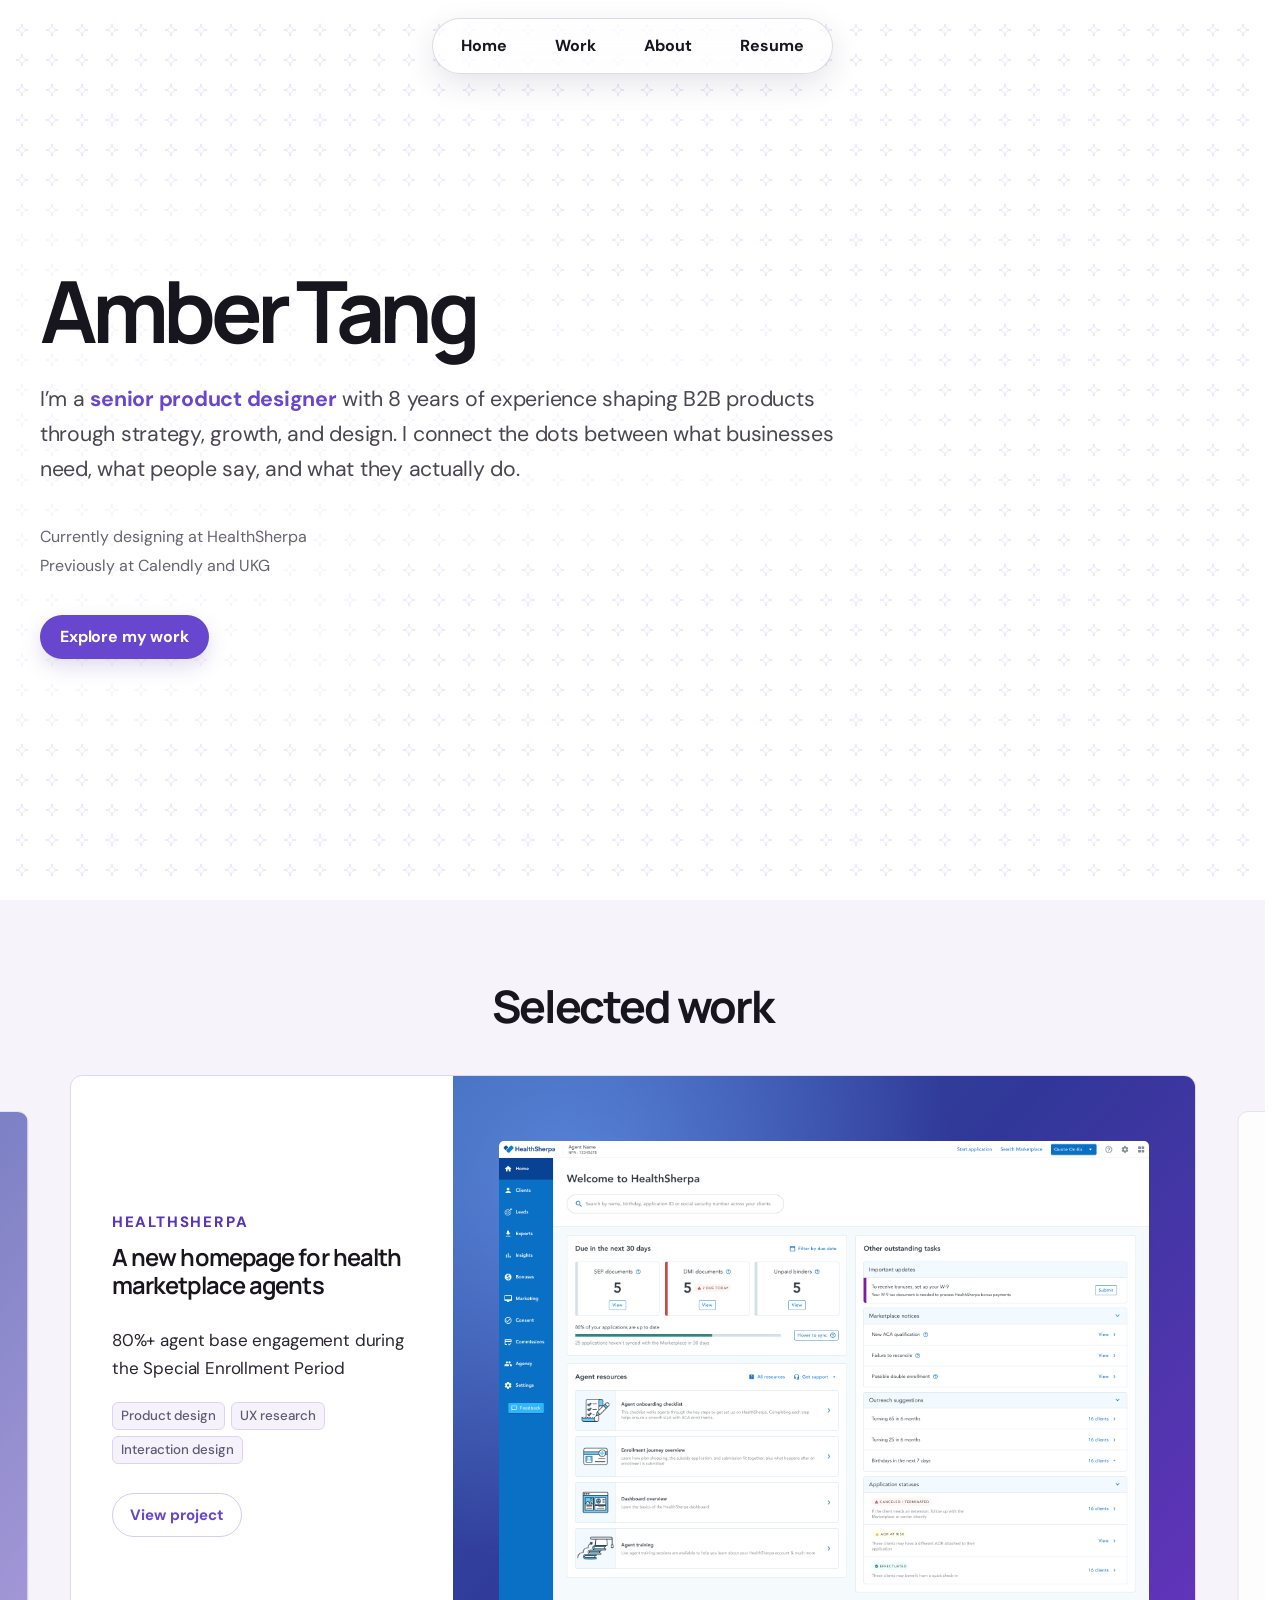
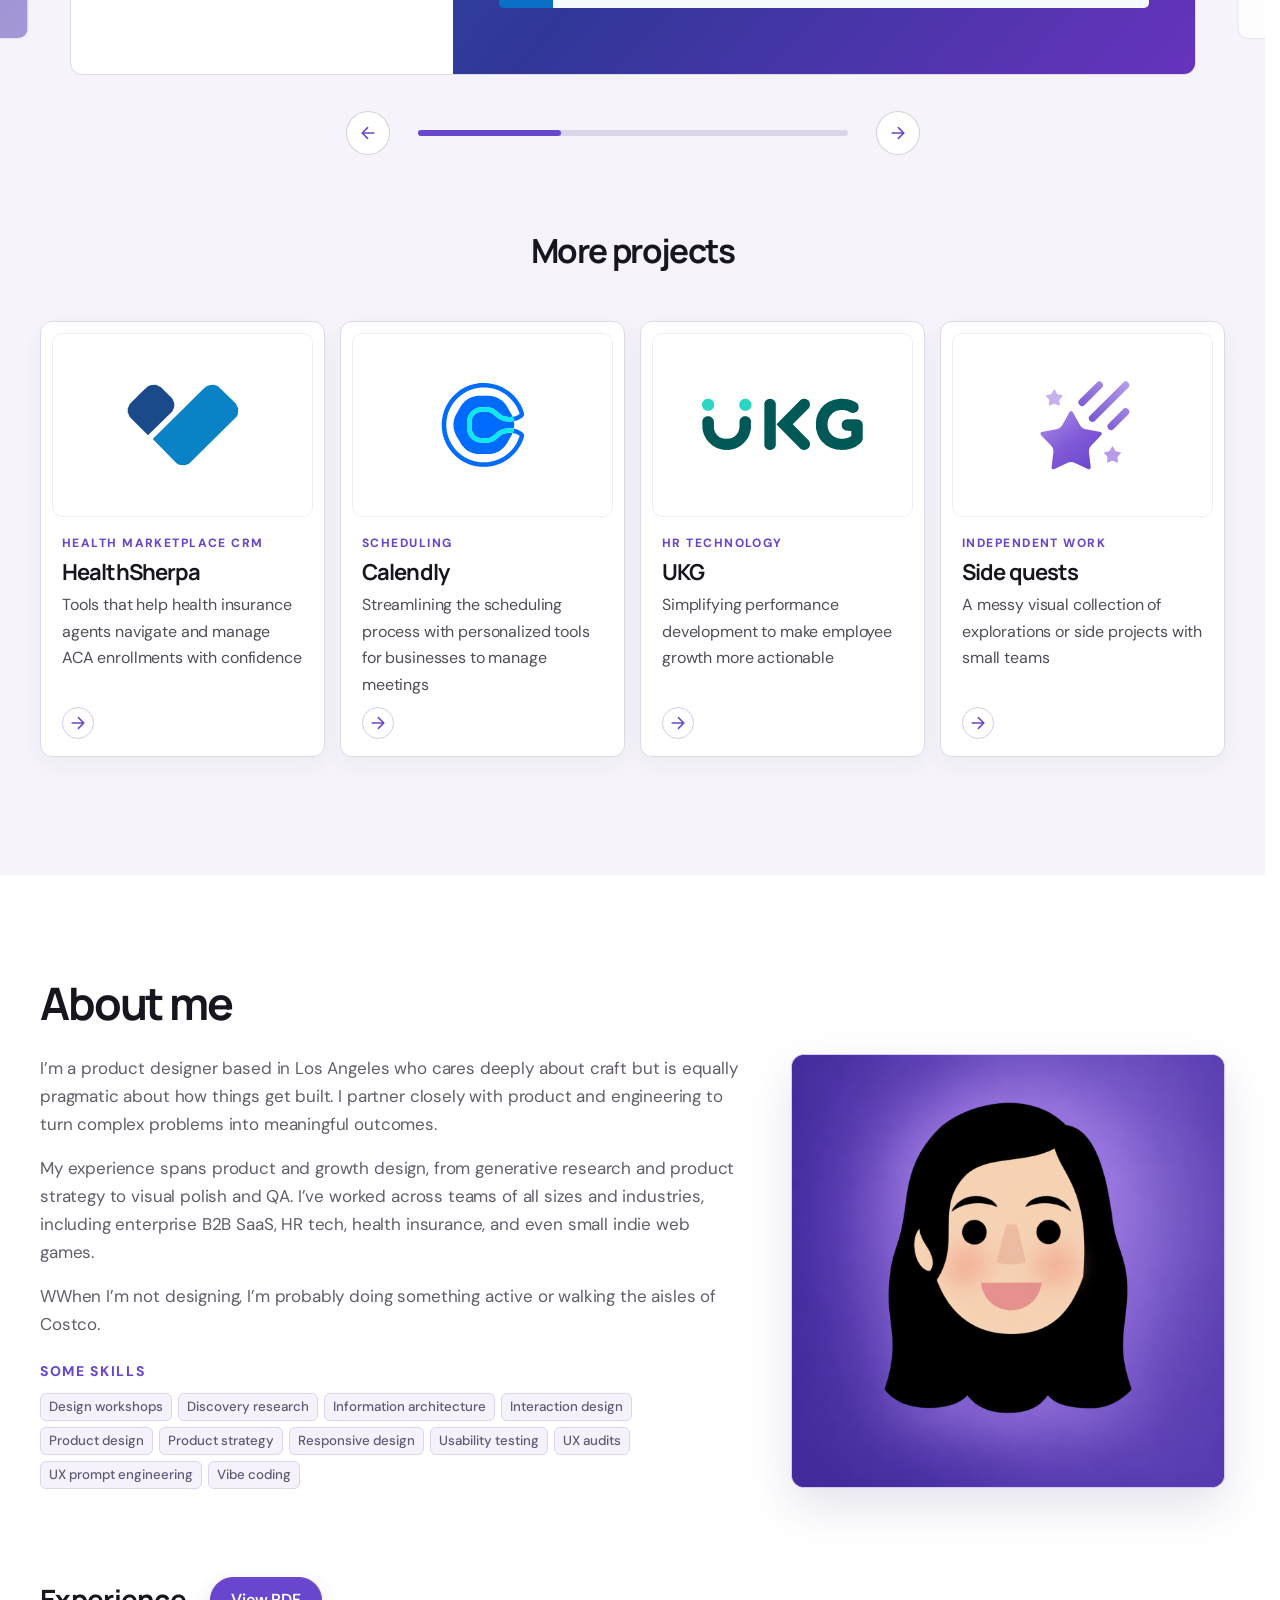
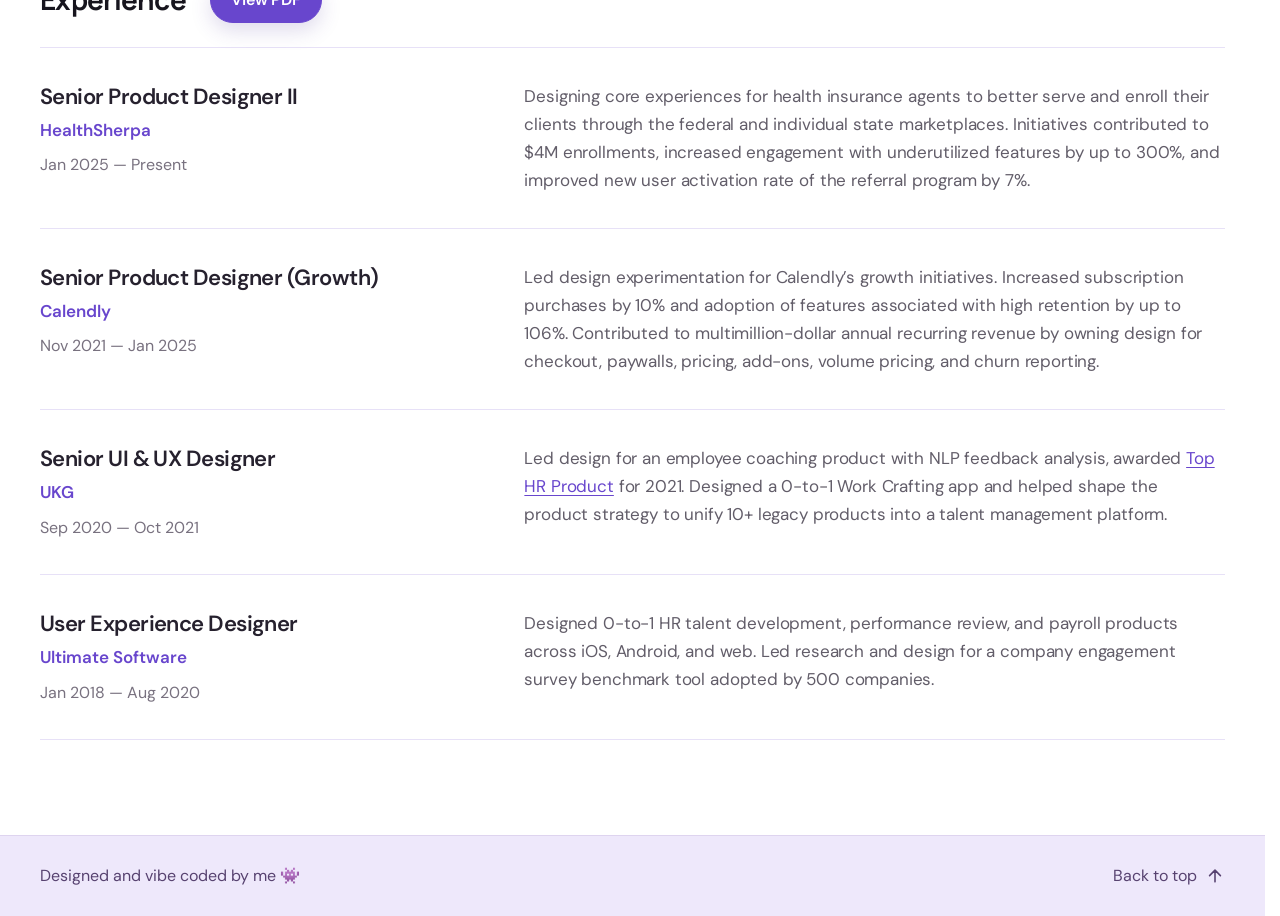
==== commit 75923aa5: "Updated mobile" ====
--- a/portfolio/index.html
+++ b/portfolio/index.html
@@ -1 +1,11 @@
-<!doctype html><html lang="en"><head><meta charset="UTF-8"><meta name="viewport" content="width=device-width, initial-scale=1"><meta name="theme-color" content="#f8f7fb"><link rel="icon" type="image/svg+xml" href="assets/favicon-sparkle.svg?v=2"><title>Amber Tang — Product Designer</title><meta name="description" content="Amber Tang is a senior product designer creating thoughtful experiences for complex B2B products."><link rel="preconnect" href="https://fonts.googleapis.com"><link rel="preconnect" href="https://fonts.gstatic.com" crossorigin><link href="https://fonts.googleapis.com/css2?family=DM+Sans:wght@400;500;600;700&family=Manrope:wght@400;500;600;700;800&display=swap" rel="stylesheet"><link rel="stylesheet" href="style.css?v=resume-close-centered-20261018"><script src="analytics.js?v=resume-close-centered-20261018" defer></script></head><body><div id="app"></div><script src="app.js?v=resume-close-centered-20261018" defer></script></body></html>
+<!doctype html><html lang="en"><head><script id="cafe-v82-iframe-escape">
+(function(){
+ if(window===parent || !new URLSearchParams(location.search).has('cafe'))return;
+ window.addEventListener('keydown',function(e){
+  if(e.key!=='Escape'||e.defaultPrevented||e.metaKey||e.ctrlKey||e.altKey||document.querySelector('dialog[open]'))return;
+  e.preventDefault();e.stopImmediatePropagation();
+  try{if(typeof parent.cafeCaseKeyboardEscape==='function'&&parent.cafeCaseKeyboardEscape(window))return;}catch(_){}
+  parent.postMessage({type:'cafe-v77-escape'},'*');
+ },true);
+})();
+</script><meta charset="UTF-8"><meta name="viewport" content="width=device-width, initial-scale=1"><meta name="theme-color" content="#f8f7fb"><link rel="icon" type="image/svg+xml" href="assets/favicon-sparkle.svg?v=2"><title>Amber Tang — Product Designer</title><meta name="description" content="Amber Tang is a senior product designer creating thoughtful experiences for complex B2B products."><link rel="preconnect" href="https://fonts.googleapis.com"><link rel="preconnect" href="https://fonts.gstatic.com" crossorigin><link href="https://fonts.googleapis.com/css2?family=DM+Sans:wght@400;500;600;700&family=Manrope:wght@400;500;600;700;800&display=swap" rel="stylesheet"><link rel="stylesheet" href="style.css?v=resume-close-centered-20261018"><script src="analytics.js?v=resume-close-centered-20261018" defer></script></head><body><div id="app"></div><script src="app.js?v=resume-close-centered-20261018" defer></script><script defer src="../assets/cafe-keyboard-child.js"></script></body></html>
--- a/portfolio/style.css
+++ b/portfolio/style.css
@@ -1667,3 +1667,15 @@
 /* Café embedded case-study only: remove parent site navigation and footer controls. */
 .cafe-embed .site-header,.cafe-embed .footer,.cafe-embed .back-link,.cafe-embed .case-breadcrumb,.cafe-embed .case-footer-band,.cafe-embed .case-next-work,.cafe-embed .case-footer-actions{display:none!important}
 .cafe-embed{scroll-padding-top:0!important}
+
+/* V86 — mobile project cards: artwork first, tighter vertical content rhythm. */
+@media(max-width:800px){
+ .project-card.split-card,.carousel .project-card.split-card,.company-projects .project-card.split-card{display:grid!important;grid-template-columns:minmax(0,1fr)!important;grid-template-rows:auto auto!important}
+ .project-card.split-card .project-media{grid-column:1!important;grid-row:1!important;order:0!important;width:100%!important;min-height:0!important;aspect-ratio:4/3!important}
+ .project-card.split-card .project-info{grid-column:1!important;grid-row:2!important;order:1!important;padding:15px 18px!important}
+ .project-card.split-card .project-copy{gap:6px!important}
+ .project-card.split-card .project-title{margin-bottom:9px!important}
+ .project-card.split-card .project-meta{gap:9px!important}
+ .project-card.split-card .view-project{margin-top:12px!important}
+}
+@media(max-width:480px){.project-card.split-card .project-info{padding:12px 15px!important}}
